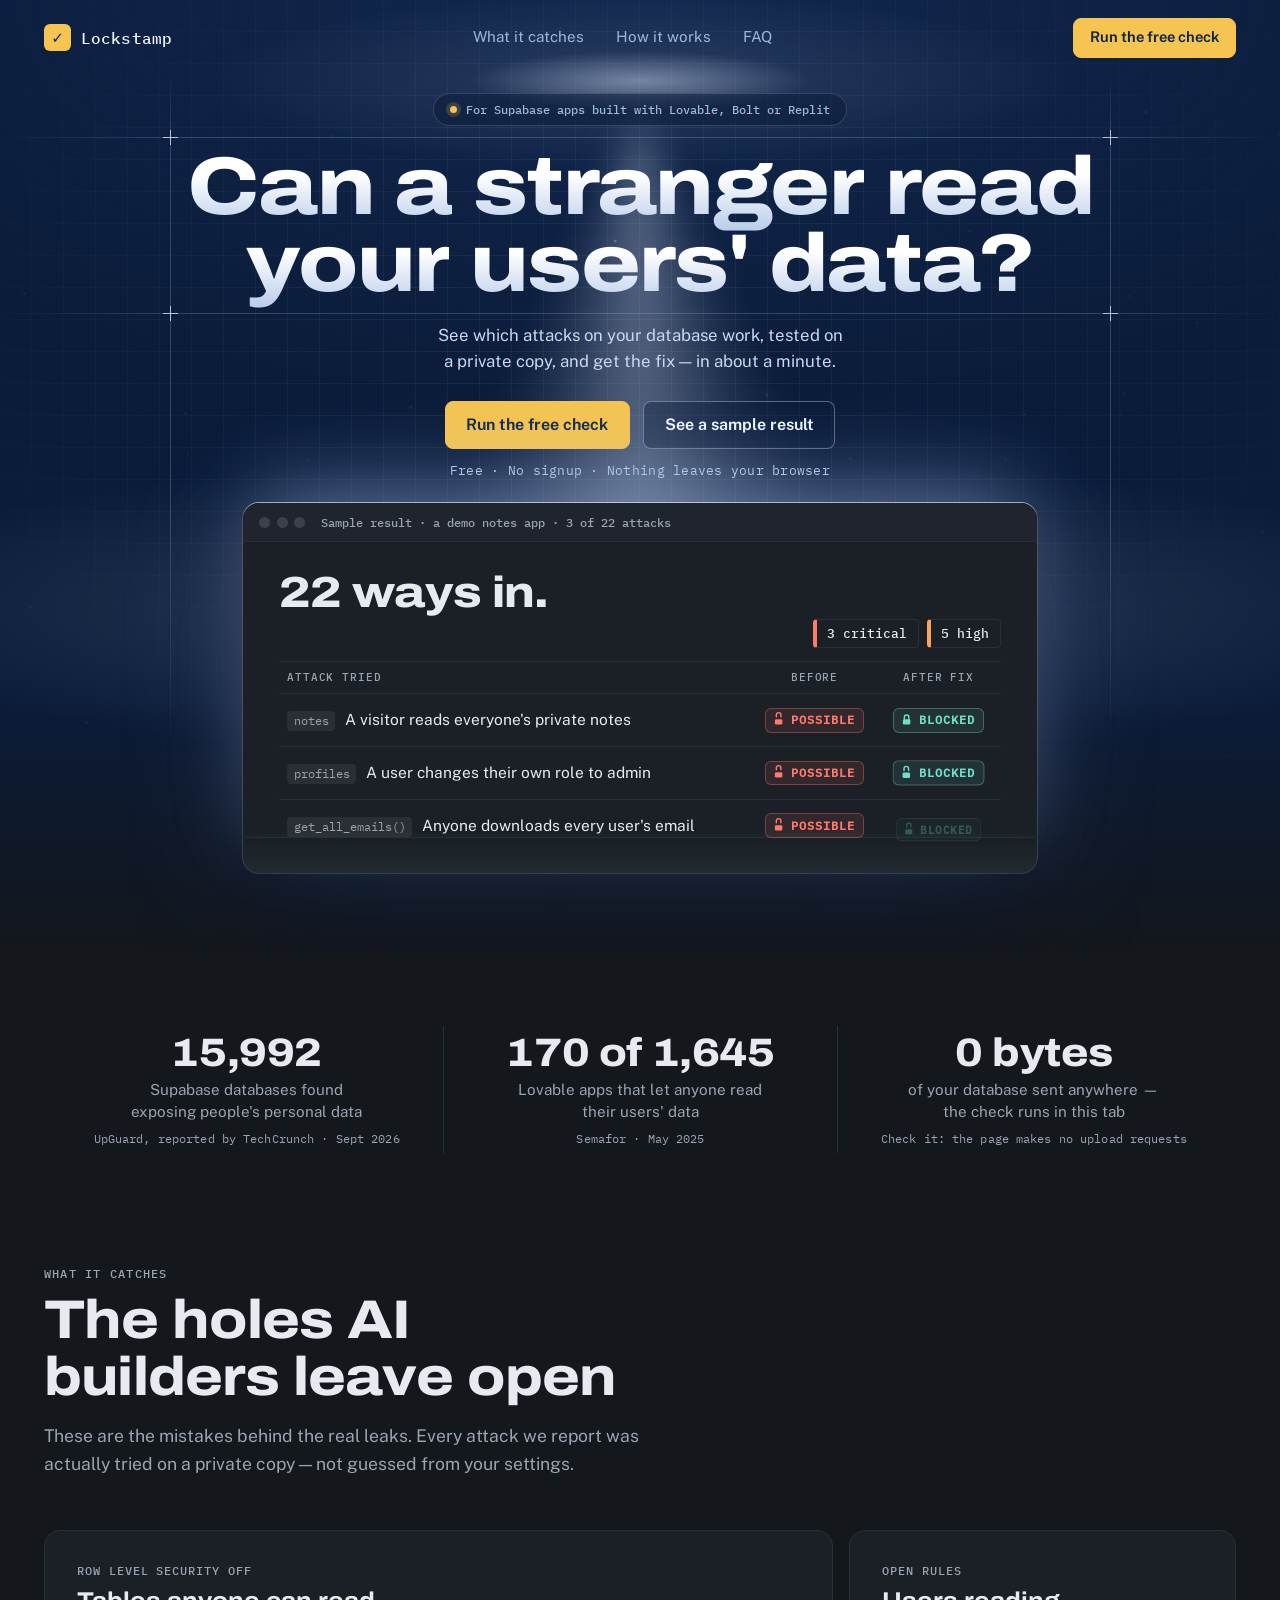
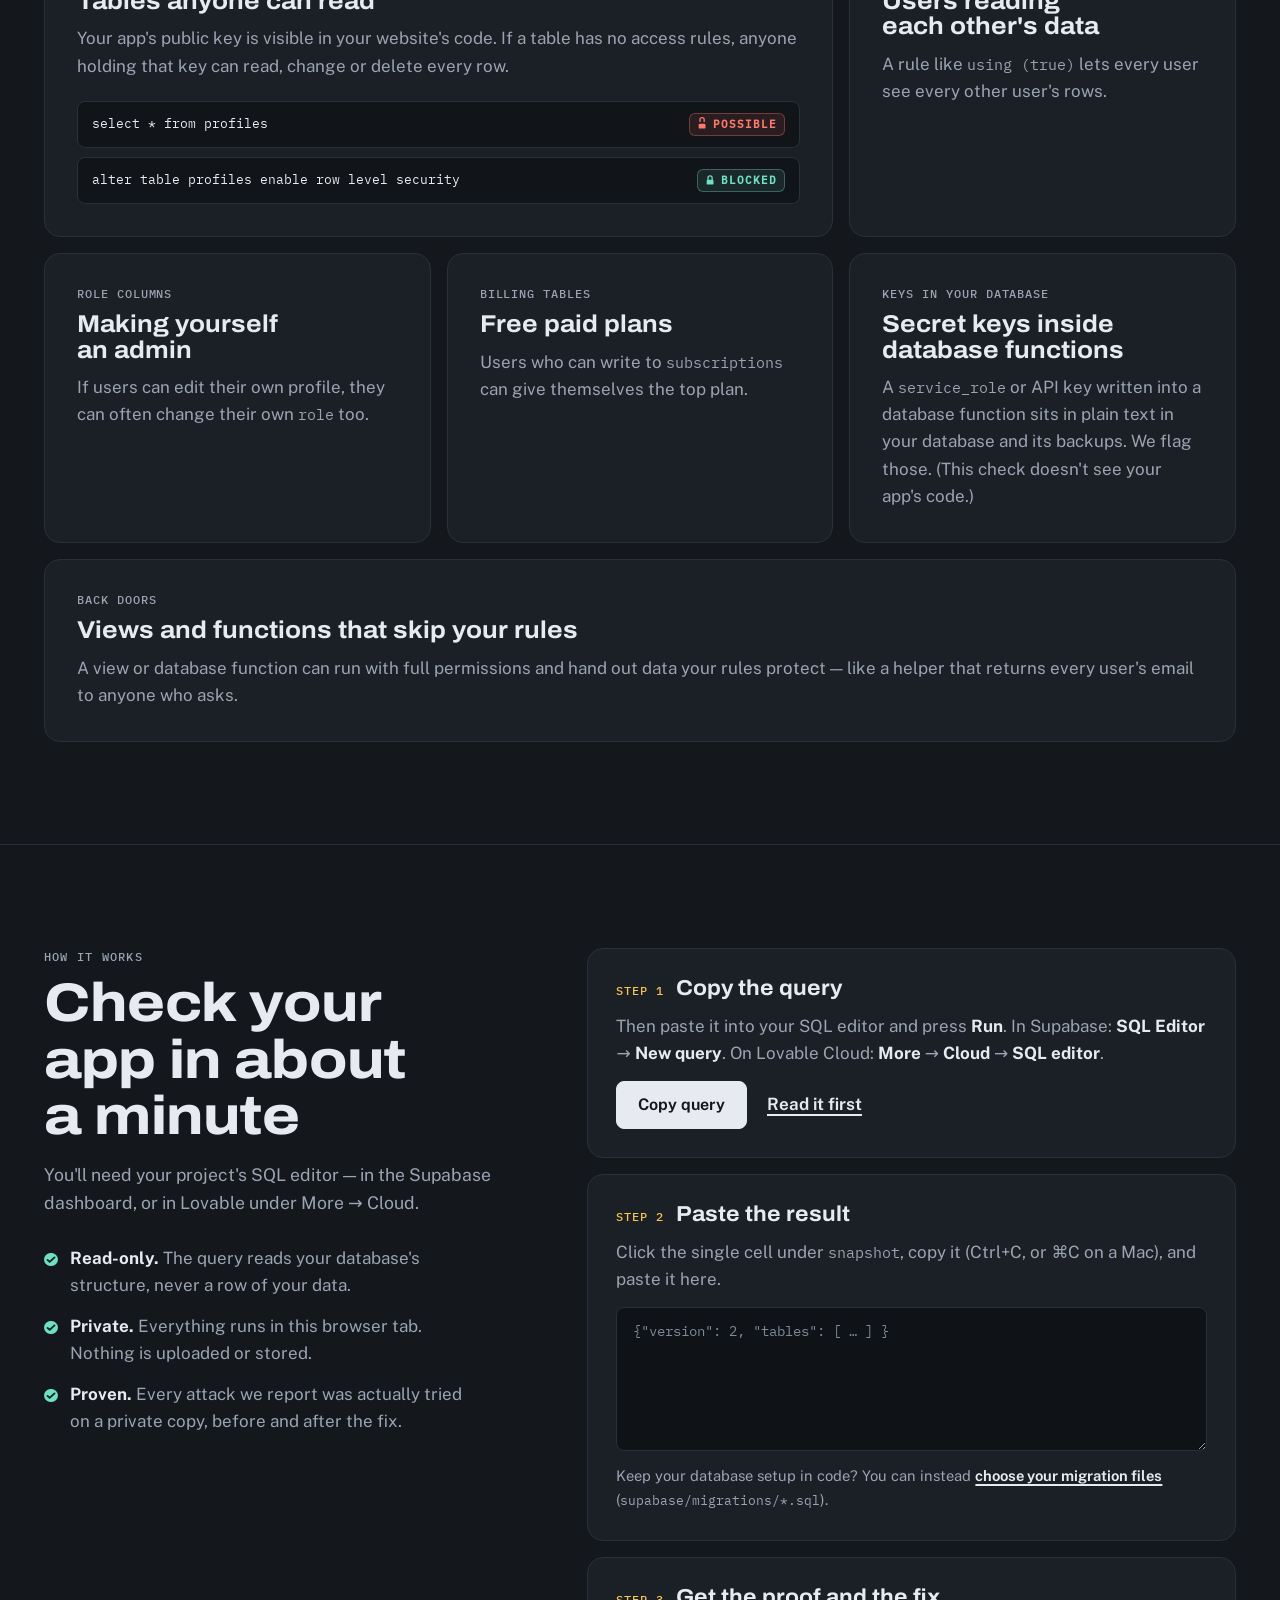
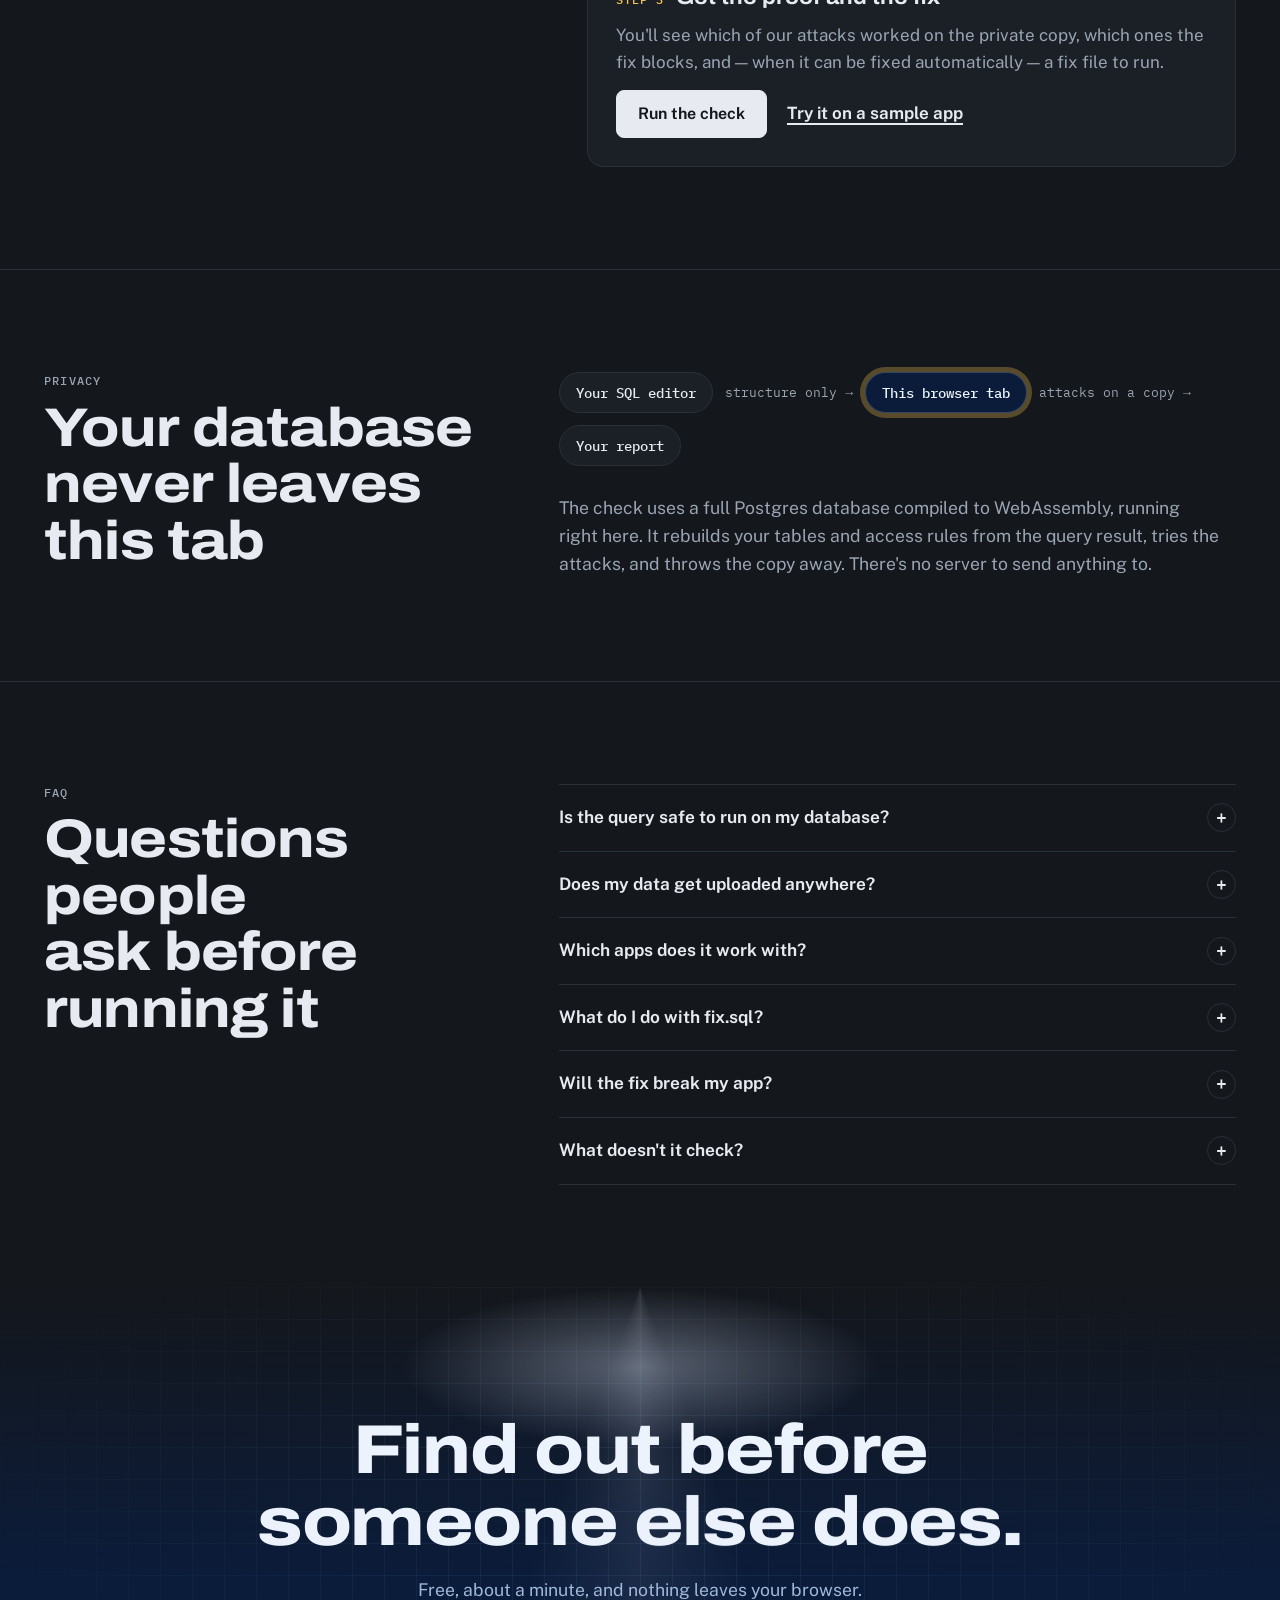
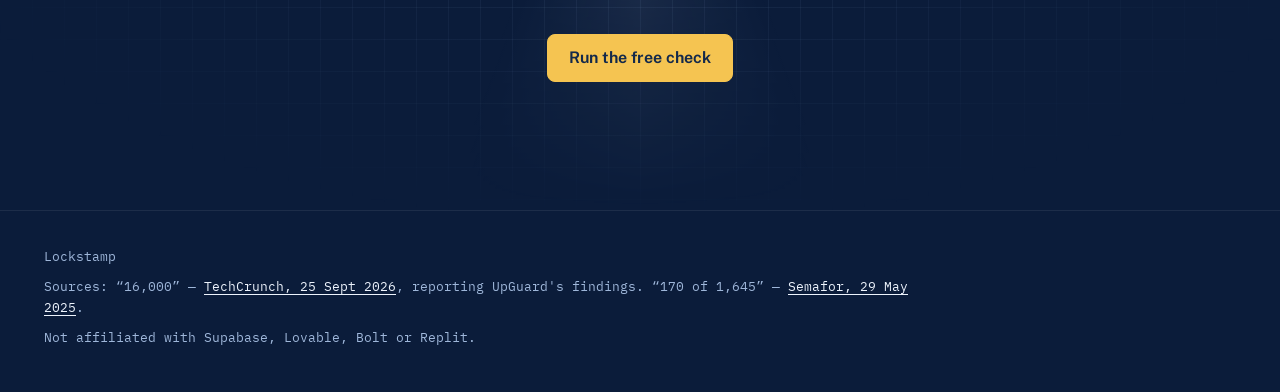
==== index.html @ 9f5d1e0c "Publish the Lockstamp website Co-Authored-By: Claude Opus 5.5 <noreply@anthropic.com>" ====
<!doctype html>
<html lang="en">
  <head>
    <meta charset="utf-8" />
    <meta name="viewport" content="width=device-width, initial-scale=1" />
    <title>Lockstamp — free security check for Supabase apps</title>
    <meta
      name="description"
      content="Check a Supabase app built with Lovable, Bolt or Replit for data leaks in about a minute. See which attacks work, tested on a private copy, plus the fix. Free, and nothing leaves your browser."
    />
    <link
      rel="icon"
      href="data:image/svg+xml,%3Csvg xmlns='http://www.w3.org/2000/svg' viewBox='0 0 32 32'%3E%3Crect width='32' height='32' rx='7' fill='%23F5C451'/%3E%3Cpath d='M9 16.5l4.5 4.5L23 11.5' stroke='%2313294B' stroke-width='3.5' fill='none' stroke-linecap='round' stroke-linejoin='round'/%3E%3C/svg%3E"
    />
    <script>
      // Hide animated elements until the opening sequence starts; show everything if it never does.
      document.documentElement.classList.add("js");
      setTimeout(function () {
        if (!window.__motionReady) document.documentElement.classList.add("motion-fallback");
      }, 1500);
    </script>
    <script type="module" crossorigin src="./assets/index-BMgknCKU.js"></script>
    <link rel="stylesheet" crossorigin href="./assets/index-CrYYg3Mc.css">
  </head>
  <body>
    <a class="skip" href="#check">Skip to the check</a>

    <div class="dark" id="top">
      <canvas class="dust" aria-hidden="true"></canvas>
      <div class="beam" aria-hidden="true"></div>
      <div class="drafting" aria-hidden="true">
        <span class="rule-h top"></span>
        <span class="rule-h bottom"></span>
        <span class="rule-v left"></span>
        <span class="rule-v right"></span>
        <span class="tick tl"></span>
        <span class="tick tr"></span>
        <span class="tick bl"></span>
        <span class="tick br"></span>
      </div>

      <header class="nav reveal">
        <a class="brand" href="./" aria-label="Lockstamp home">
          <span class="brand-mark" aria-hidden="true">✓</span>
          <span>Lockstamp</span>
        </a>
        <nav class="nav-links" aria-label="Sections">
          <a href="#catches">What it catches</a>
          <a href="#check">How it works</a>
          <a href="#faq">FAQ</a>
        </nav>
        <a class="button accent small" href="#check">Run the free check</a>
      </header>

      <section class="hero" aria-labelledby="hero-title">
        <p class="badge reveal">
          <span class="badge-dot" aria-hidden="true"></span>
          <span class="badge-long">For Supabase apps built with Lovable, Bolt or Replit</span>
          <span class="badge-short">Supabase apps · Lovable, Bolt, Replit</span>
        </p>
        <h1 id="hero-title" class="reveal">Can a stranger read your&nbsp;users' data?</h1>
        <p class="lede reveal">See which attacks on your database work, tested on a private copy, and get the fix — in about a minute.</p>
        <div class="hero-actions reveal">
          <a class="button accent" href="#check">Run the free check</a>
          <button type="button" class="button outline-light" data-demo>See a sample result</button>
        </div>
        <p class="fud reveal">Free · No signup · Nothing leaves your browser</p>

        <div class="stage">
          <figure class="side side-left reveal" aria-label="Sample fix file">
            <figcaption class="side-head"><span class="side-dot"></span>fix.sql</figcaption>
            <pre><code><span class="k">alter table</span> profiles
  <span class="k">enable row level security</span>;

<span class="k">create policy</span> <span class="s">"own notes"</span>
  <span class="k">on</span> notes <span class="k">for select</span>
  <span class="k">using</span> (auth.uid() = user_id);

<span class="k">revoke execute on function</span>
  get_all_emails() <span class="k">from</span> anon;</code></pre>
          </figure>

          <figure class="window reveal" aria-labelledby="window-caption">
            <div class="window-bar">
              <span class="window-dots" aria-hidden="true"><i></i><i></i><i></i></span>
              <span class="window-title" id="window-caption">Sample result<span class="window-app"> · a demo notes app</span> · 3 of 22 attacks</span>
            </div>
            <div class="window-body">
              <div class="window-head">
                <div>
                  <p class="mock-verdict">22 ways in.</p>
                  <p class="mock-detail">The fix blocks all of them.</p>
                </div>
                <ul class="mock-counts">
                  <li class="sev-critical">3 critical</li>
                  <li class="sev-high">5 high</li>
                </ul>
              </div>
              <table class="slip">
                <thead>
                  <tr>
                    <th scope="col">Attack tried</th>
                    <th scope="col">Before</th>
                    <th scope="col">After fix</th>
                  </tr>
                </thead>
                <tbody>
                  <tr>
                    <td><code>notes</code>A visitor reads everyone's private notes</td>
                    <td><span class="chip possible"><svg class="lock" viewBox="0 0 16 16" aria-hidden="true"><path class="shackle" d="M5.25 7.5V5.25a2.75 2.75 0 0 1 5.5 0V7.5"/><rect x="3.5" y="7.5" width="9" height="6.5" rx="1.6"/></svg>Possible</span></td>
                    <td><span class="chip blocked"><svg class="lock" viewBox="0 0 16 16" aria-hidden="true"><path class="shackle" d="M5.25 7.5V5.25a2.75 2.75 0 0 1 5.5 0V7.5"/><rect x="3.5" y="7.5" width="9" height="6.5" rx="1.6"/></svg>Blocked</span></td>
                  </tr>
                  <tr>
                    <td><code>profiles</code>A user changes their own role to admin</td>
                    <td><span class="chip possible"><svg class="lock" viewBox="0 0 16 16" aria-hidden="true"><path class="shackle" d="M5.25 7.5V5.25a2.75 2.75 0 0 1 5.5 0V7.5"/><rect x="3.5" y="7.5" width="9" height="6.5" rx="1.6"/></svg>Possible</span></td>
                    <td><span class="chip blocked"><svg class="lock" viewBox="0 0 16 16" aria-hidden="true"><path class="shackle" d="M5.25 7.5V5.25a2.75 2.75 0 0 1 5.5 0V7.5"/><rect x="3.5" y="7.5" width="9" height="6.5" rx="1.6"/></svg>Blocked</span></td>
                  </tr>
                  <tr>
                    <td><code>get_all_emails()</code>Anyone downloads every user's email</td>
                    <td><span class="chip possible"><svg class="lock" viewBox="0 0 16 16" aria-hidden="true"><path class="shackle" d="M5.25 7.5V5.25a2.75 2.75 0 0 1 5.5 0V7.5"/><rect x="3.5" y="7.5" width="9" height="6.5" rx="1.6"/></svg>Possible</span></td>
                    <td><span class="chip blocked"><svg class="lock" viewBox="0 0 16 16" aria-hidden="true"><path class="shackle" d="M5.25 7.5V5.25a2.75 2.75 0 0 1 5.5 0V7.5"/><rect x="3.5" y="7.5" width="9" height="6.5" rx="1.6"/></svg>Blocked</span></td>
                  </tr>
                </tbody>
              </table>
            </div>
          </figure>

          <figure class="side side-right reveal" aria-label="Sample findings">
            <figcaption class="side-head"><span class="side-dot"></span>What we found</figcaption>
            <ul class="side-findings">
              <li><span class="sev-tag sev-critical">Critical</span>Row Level Security is off for <code>profiles</code></li>
              <li><span class="sev-tag sev-high">High</span>Everyone can read every user's <code>notes</code></li>
              <li><span class="sev-tag sev-high">High</span><code>get_all_emails()</code> exposes your users table</li>
            </ul>
          </figure>
        </div>
      </section>
    </div>

    <main>
      <ul class="proof" aria-label="Why it matters">
        <li class="reveal">
          <strong data-count="16000">16,000</strong>
          <span>Supabase databases found exposing people's personal data</span>
          <small>UpGuard, reported by TechCrunch · Sept 2026</small>
        </li>
        <li class="reveal">
          <strong>170 of 1,645</strong>
          <span>Lovable apps that let anyone read their users' data</span>
          <small>Semafor · May 2025</small>
        </li>
        <li class="reveal">
          <strong>0 bytes</strong>
          <span>of your database sent anywhere — the check runs in this tab</span>
          <small>Check it: the page makes no upload requests</small>
        </li>
      </ul>

      <section id="catches" class="catches" aria-labelledby="catches-title">
        <p class="kicker">What it catches</p>
        <h2 id="catches-title">The holes AI builders leave open</h2>
        <p class="section-lede">These are the mistakes behind the real leaks. Every attack we report was actually tried on a private copy — not guessed from your settings.</p>

        <div class="bento">
          <article class="card wide reveal">
            <p class="card-kicker">Row Level Security off</p>
            <h3>Tables anyone can read</h3>
            <p>
              Your app's public key is visible in your website's code. If a table has no access rules, anyone holding
              that key can read, change or delete every row.
            </p>
            <div class="mini">
              <div class="mini-row"><code>select * from profiles</code><span class="chip possible small"><svg class="lock" viewBox="0 0 16 16" aria-hidden="true"><path class="shackle" d="M5.25 7.5V5.25a2.75 2.75 0 0 1 5.5 0V7.5"/><rect x="3.5" y="7.5" width="9" height="6.5" rx="1.6"/></svg>Possible</span></div>
              <div class="mini-row"><code>alter table profiles enable row level security</code><span class="chip blocked small"><svg class="lock" viewBox="0 0 16 16" aria-hidden="true"><path class="shackle" d="M5.25 7.5V5.25a2.75 2.75 0 0 1 5.5 0V7.5"/><rect x="3.5" y="7.5" width="9" height="6.5" rx="1.6"/></svg>Blocked</span></div>
            </div>
          </article>

          <article class="card reveal">
            <p class="card-kicker">Open rules</p>
            <h3>Users reading each other's data</h3>
            <p>A rule like <code>using (true)</code> lets every user see every other user's rows.</p>
          </article>

          <article class="card reveal">
            <p class="card-kicker">Role columns</p>
            <h3>Making yourself an admin</h3>
            <p>If users can edit their own profile, they can often change their own <code>role</code> too.</p>
          </article>

          <article class="card reveal">
            <p class="card-kicker">Billing tables</p>
            <h3>Free paid plans</h3>
            <p>Users who can write to <code>subscriptions</code> can give themselves the top plan.</p>
          </article>

          <article class="card reveal">
            <p class="card-kicker">Keys in your database</p>
            <h3>Secret keys inside database functions</h3>
            <p>A <code>service_role</code> or API key written into a database function sits in plain text in your database and its backups. We flag those. (This check doesn't see your app's code.)</p>
          </article>

          <article class="card wide reveal">
            <p class="card-kicker">Back doors</p>
            <h3>Views and functions that skip your rules</h3>
            <p>
              A view or database function can run with full permissions and hand out data your rules protect — like a
              helper that returns every user's email to anyone who asks.
            </p>
          </article>
        </div>
      </section>

      <section id="check" class="check" tabindex="-1" aria-labelledby="check-title">
        <div class="check-intro">
          <p class="kicker">How it works</p>
          <h2 id="check-title">Check your app in about a minute</h2>
          <p class="section-lede">You'll need your project's SQL editor — in the Supabase dashboard, or in Lovable under More → Cloud.</p>
          <ul class="assurances">
            <li><strong>Read-only.</strong> The query reads your database's structure, never a row of your data.</li>
            <li><strong>Private.</strong> Everything runs in this browser tab. Nothing is uploaded or stored.</li>
            <li><strong>Proven.</strong> Every attack we report was actually tried on a private copy, before and after the fix.</li>
          </ul>
        </div>

        <ol class="steps">
          <li class="step">
            <h3><span class="step-label">Step 1</span> Copy the query</h3>
            <p>
              Then paste it into your SQL editor and press <strong>Run</strong>. In Supabase: <strong>SQL Editor</strong> →
              <strong>New query</strong>. On Lovable Cloud: <strong>More</strong> → <strong>Cloud</strong> → <strong>SQL editor</strong>.
            </p>
            <div class="row">
              <button type="button" class="button primary" id="copy-query">Copy query</button>
              <button type="button" class="text-button" id="toggle-query" aria-expanded="false" aria-controls="query-preview">Read it first</button>
              <span class="copied" id="copied" role="status"></span>
            </div>
            <pre class="query" id="query-preview" hidden><code></code></pre>
          </li>

          <li class="step">
            <h3><span class="step-label">Step 2</span> Paste the result</h3>
            <p>Click the single cell under <code>snapshot</code>, copy it (Ctrl+C, or ⌘C on a Mac), and paste it here.</p>
            <label class="visually-hidden" for="snapshot-input">Snapshot result</label>
            <textarea id="snapshot-input" aria-describedby="input-error" spellcheck="false" autocomplete="off" placeholder='{"version": 2, "tables": [ … ] }'></textarea>
            <p class="error" id="input-error" role="alert" hidden></p>
            <p class="hint">
              Keep your database setup in code? You can instead
              <label class="text-button" for="sql-files">choose your migration files</label>
              <span class="nowrap">(<code>supabase/migrations/*.sql</code>).</span>
              <input type="file" id="sql-files" multiple accept=".sql" class="visually-hidden" />
            </p>
            <p class="file-list" id="file-list" hidden></p>
          </li>

          <li class="step">
            <h3><span class="step-label">Step 3</span> Get the proof and the fix</h3>
            <p>You'll see which of our attacks worked on the private copy, which ones the fix blocks, and — when it can be fixed automatically — a fix file to run.</p>
            <div class="row">
              <button type="button" class="button primary" id="run">Run the check</button>
              <button type="button" class="text-button" data-demo>Try it on a sample app</button>
            </div>
          </li>
        </ol>
      </section>

      <section id="progress" class="progress" aria-live="polite" hidden>
        <h2>Checking</h2>
        <ol class="progress-steps" id="progress-steps"></ol>
      </section>

      <section id="results" class="results" aria-labelledby="verdict" hidden>
        <div class="report">
          <p class="kicker" id="results-for"></p>
          <h2 id="verdict" tabindex="-1"></h2>
          <p class="verdict-detail" id="verdict-detail"></p>
          <ul class="counts" id="severity-counts"></ul>

          <div class="downloads" id="downloads">
            <a class="button primary" id="download-fix" download="fix.sql">Download fix.sql</a>
            <a class="button" id="download-report" download="lockstamp-report.md">Download the report</a>
            <a class="text-button" id="offer-inline" href="#" hidden>Have us apply it for you</a>
          </div>

          <div class="coverage" id="coverage" hidden>
            <h3>Not tested</h3>
            <p class="hint">These parts of your database couldn't be rebuilt in the test copy, so rules that depend on them weren't checked.</p>
            <ul id="coverage-list"></ul>
          </div>

          <div class="block" id="ledger-block">
            <h3>Attacks we tried</h3>
            <p class="hint">Tried on a private test copy with two fake users. Your real database was never touched.</p>
            <div id="ledger"></div>
          </div>

          <div class="block">
            <h3>What we found</h3>
            <div id="findings"></div>
          </div>

          <div class="results-foot">
            <button type="button" class="text-button" id="check-again">Check another project</button>
          </div>
        </div>

        <aside class="offer" id="offer" hidden>
          <h3 id="offer-title">Want it fixed and checked by a person?</h3>
          <p id="offer-text"></p>
          <p class="offer-note">Built with an AI-powered engineering workflow on Claude Code, Anthropic's AI coding agent: it writes the code, a second AI reviewer checks every delivery, and automated tests must pass before anything reaches you.</p>
          <a class="button accent" id="offer-link" href="#">Get it fixed</a>
        </aside>
      </section>

      <section class="privacy split" aria-labelledby="privacy-title">
        <div>
          <p class="kicker">Privacy</p>
          <h2 id="privacy-title">Your database never leaves this tab</h2>
        </div>
        <div>
          <div class="flow" aria-hidden="true">
            <span class="flow-node">Your SQL editor</span>
            <span class="flow-arrow">structure only</span>
            <span class="flow-node strong">This browser tab</span>
            <span class="flow-arrow">attacks on a copy</span>
            <span class="flow-node">Your report</span>
          </div>
          <p class="section-lede">
            The check uses a full Postgres database compiled to WebAssembly, running right here. It rebuilds your tables and
            access rules from the query result, tries the attacks, and throws the copy away. There's no server to send
            anything to.
          </p>
        </div>
      </section>

      <section id="faq" class="faq split" aria-labelledby="faq-title">
        <div>
          <p class="kicker">FAQ</p>
          <h2 id="faq-title">Questions people ask before running it</h2>
        </div>
        <div class="faq-list">
          <details>
            <summary>Is the query safe to run on my database?</summary>
            <p>Yes. It only reads your database's structure — tables, columns, access rules and functions. It doesn't read any rows, doesn't change anything, and doesn't need a password. You can read every line before you run it.</p>
          </details>
          <details>
            <summary>Does my data get uploaded anywhere?</summary>
            <p>No. The check runs inside this browser tab. What you paste is never sent to a server, and closing the tab deletes it.</p>
          </details>
          <details>
            <summary>Which apps does it work with?</summary>
            <p>Any app that uses Supabase for its database — including apps built with Lovable (on Lovable Cloud or your own Supabase), Bolt, Replit, v0 and Cursor.</p>
          </details>
          <details>
            <summary>What do I do with fix.sql?</summary>
            <p>Read it, then run it in the same SQL editor (or add it as a migration). Afterwards, try your app's main features while logged in as a normal user.</p>
          </details>
          <details>
            <summary>Will the fix break my app?</summary>
            <p>It changes who can see what, which is the point: a feature that showed other users' private data will stop doing that. Rules for data that might be meant to be public — like reviews or product listings — are left for you to decide.</p>
          </details>
          <details id="faq-fix" hidden>
            <summary>I'm not technical. Can you fix it for me?</summary>
            <p>
              Yes. <span data-seller></span> applies the fix to your project, tests your main features, and sends you the before-and-after proof,
              for a fixed price from $300. The work runs on an AI-powered engineering workflow built on Claude Code, Anthropic's AI coding agent:
              it writes the code, a second AI reviewer checks every delivery, and automated tests must pass before anything reaches you.
            </p>
          </details>
          <details>
            <summary>What doesn't it check?</summary>
            <p>It doesn't look at your app's code or website for leaked keys, test your live site, or check your login settings or payment flow — and no tool can guarantee an app has no other weaknesses.</p>
          </details>
        </div>
      </section>

      <section class="closing" aria-labelledby="closing-title">
        <h2 id="closing-title">Find out before someone else does.</h2>
        <p>Free, about a minute, and nothing leaves your browser.</p>
        <a class="button accent" href="#check">Run the free check</a>
      </section>
    </main>

    <footer class="footer">
      <p>Lockstamp</p>
      <p>
        Sources: “16,000” —
        <a href="https://techcrunch.com/2026/09/25/some-supabase-customers-are-publicly-exposing-reams-of-peoples-data-to-the-web/" rel="noopener">TechCrunch, 25 Sept 2026</a>,
        reporting UpGuard's findings. “170 of 1,645” —
        <a href="https://www.semafor.com/article/05/29/2025/the-hottest-new-vibe-coding-startup-lovable-is-a-sitting-duck-for-hackers" rel="noopener">Semafor, 29 May 2025</a>.
      </p>
      <p>Not affiliated with Supabase, Lovable, Bolt or Replit.</p>
    </footer>

  </body>
</html>
---- assets/index-CrYYg3Mc.css ----
@font-face{font-family:Archivo Variable;font-style:normal;font-display:swap;font-weight:100 900;font-stretch:62% 125%;src:url(./archivo-vietnamese-wdth-normal-rJmnGBSt.woff2)format("woff2-variations");unicode-range:U+102-103,U+110-111,U+128-129,U+168-169,U+1A0-1A1,U+1AF-1B0,U+300-301,U+303-304,U+308-309,U+323,U+329,U+1EA0-1EF9,U+20AB}@font-face{font-family:Archivo Variable;font-style:normal;font-display:swap;font-weight:100 900;font-stretch:62% 125%;src:url(./archivo-latin-ext-wdth-normal-7khWdh9v.woff2)format("woff2-variations");unicode-range:U+100-2BA,U+2BD-2C5,U+2C7-2CC,U+2CE-2D7,U+2DD-2FF,U+304,U+308,U+329,U+1D00-1DBF,U+1E00-1E9F,U+1EF2-1EFF,U+2020,U+20A0-20AB,U+20AD-20C0,U+2113,U+2C60-2C7F,U+A720-A7FF}@font-face{font-family:Archivo Variable;font-style:normal;font-display:swap;font-weight:100 900;font-stretch:62% 125%;src:url(./archivo-latin-wdth-normal-DY7AcnAa.woff2)format("woff2-variations");unicode-range:U+??,U+131,U+152-153,U+2BB-2BC,U+2C6,U+2DA,U+2DC,U+304,U+308,U+329,U+2000-206F,U+20AC,U+2122,U+2191,U+2193,U+2212,U+2215,U+FEFF,U+FFFD}@font-face{font-family:Public Sans Variable;font-style:normal;font-display:swap;font-weight:100 900;src:url(./public-sans-vietnamese-wght-normal-CtlIRbEm.woff2)format("woff2-variations");unicode-range:U+102-103,U+110-111,U+128-129,U+168-169,U+1A0-1A1,U+1AF-1B0,U+300-301,U+303-304,U+308-309,U+323,U+329,U+1EA0-1EF9,U+20AB}@font-face{font-family:Public Sans Variable;font-style:normal;font-display:swap;font-weight:100 900;src:url(./public-sans-latin-ext-wght-normal-MQgHevqp.woff2)format("woff2-variations");unicode-range:U+100-2BA,U+2BD-2C5,U+2C7-2CC,U+2CE-2D7,U+2DD-2FF,U+304,U+308,U+329,U+1D00-1DBF,U+1E00-1E9F,U+1EF2-1EFF,U+2020,U+20A0-20AB,U+20AD-20C0,U+2113,U+2C60-2C7F,U+A720-A7FF}@font-face{font-family:Public Sans Variable;font-style:normal;font-display:swap;font-weight:100 900;src:url(./public-sans-latin-wght-normal-DdeTHZLK.woff2)format("woff2-variations");unicode-range:U+??,U+131,U+152-153,U+2BB-2BC,U+2C6,U+2DA,U+2DC,U+304,U+308,U+329,U+2000-206F,U+20AC,U+2122,U+2191,U+2193,U+2212,U+2215,U+FEFF,U+FFFD}@font-face{font-family:IBM Plex Mono;font-style:normal;font-display:swap;font-weight:400;src:url(./ibm-plex-mono-cyrillic-ext-400-normal-xuaO2J-f.woff2)format("woff2"),url(./ibm-plex-mono-cyrillic-ext-400-normal-DMdlQ8Kv.woff)format("woff");unicode-range:U+460-52F,U+1C80-1C8A,U+20B4,U+2DE0-2DFF,U+A640-A69F,U+FE2E-FE2F}@font-face{font-family:IBM Plex Mono;font-style:normal;font-display:swap;font-weight:400;src:url(./ibm-plex-mono-cyrillic-400-normal-BSMlKf0J.woff2)format("woff2"),url(./ibm-plex-mono-cyrillic-400-normal-CEL4l2ZJ.woff)format("woff");unicode-range:U+301,U+400-45F,U+490-491,U+4B0-4B1,U+2116}@font-face{font-family:IBM Plex Mono;font-style:normal;font-display:swap;font-weight:400;src:url(./ibm-plex-mono-vietnamese-400-normal-BulugwFq.woff2)format("woff2"),url(./ibm-plex-mono-vietnamese-400-normal-DDuiU_S-.woff)format("woff");unicode-range:U+102-103,U+110-111,U+128-129,U+168-169,U+1A0-1A1,U+1AF-1B0,U+300-301,U+303-304,U+308-309,U+323,U+329,U+1EA0-1EF9,U+20AB}@font-face{font-family:IBM Plex Mono;font-style:normal;font-display:swap;font-weight:400;src:url(./ibm-plex-mono-latin-ext-400-normal-BmRBH3aV.woff2)format("woff2"),url(./ibm-plex-mono-latin-ext-400-normal-D3D2R8hC.woff)format("woff");unicode-range:U+100-2BA,U+2BD-2C5,U+2C7-2CC,U+2CE-2D7,U+2DD-2FF,U+304,U+308,U+329,U+1D00-1DBF,U+1E00-1E9F,U+1EF2-1EFF,U+2020,U+20A0-20AB,U+20AD-20C0,U+2113,U+2C60-2C7F,U+A720-A7FF}@font-face{font-family:IBM Plex Mono;font-style:normal;font-display:swap;font-weight:400;src:url(./ibm-plex-mono-latin-400-normal-DMJ8VG8y.woff2)format("woff2"),url(./ibm-plex-mono-latin-400-normal-CvHOgSBP.woff)format("woff");unicode-range:U+??,U+131,U+152-153,U+2BB-2BC,U+2C6,U+2DA,U+2DC,U+304,U+308,U+329,U+2000-206F,U+20AC,U+2122,U+2191,U+2193,U+2212,U+2215,U+FEFF,U+FFFD}@font-face{font-family:IBM Plex Mono;font-style:normal;font-display:swap;font-weight:500;src:url(./ibm-plex-mono-cyrillic-ext-500-normal-BqneJy0T.woff2)format("woff2"),url(./ibm-plex-mono-cyrillic-ext-500-normal-BIfNGwUT.woff)format("woff");unicode-range:U+460-52F,U+1C80-1C8A,U+20B4,U+2DE0-2DFF,U+A640-A69F,U+FE2E-FE2F}@font-face{font-family:IBM Plex Mono;font-style:normal;font-display:swap;font-weight:500;src:url(./ibm-plex-mono-cyrillic-500-normal-Bq9vWWag.woff2)format("woff2"),url(./ibm-plex-mono-cyrillic-500-normal-Ael50iVv.woff)format("woff");unicode-range:U+301,U+400-45F,U+490-491,U+4B0-4B1,U+2116}@font-face{font-family:IBM Plex Mono;font-style:normal;font-display:swap;font-weight:500;src:url(./ibm-plex-mono-vietnamese-500-normal-DZ4AoWbu.woff2)format("woff2"),url(./ibm-plex-mono-vietnamese-500-normal-C8zxqsMH.woff)format("woff");unicode-range:U+102-103,U+110-111,U+128-129,U+168-169,U+1A0-1A1,U+1AF-1B0,U+300-301,U+303-304,U+308-309,U+323,U+329,U+1EA0-1EF9,U+20AB}@font-face{font-family:IBM Plex Mono;font-style:normal;font-display:swap;font-weight:500;src:url(./ibm-plex-mono-latin-ext-500-normal-CAhNIIs5.woff2)format("woff2"),url(./ibm-plex-mono-latin-ext-500-normal-CZ70TYgx.woff)format("woff");unicode-range:U+100-2BA,U+2BD-2C5,U+2C7-2CC,U+2CE-2D7,U+2DD-2FF,U+304,U+308,U+329,U+1D00-1DBF,U+1E00-1E9F,U+1EF2-1EFF,U+2020,U+20A0-20AB,U+20AD-20C0,U+2113,U+2C60-2C7F,U+A720-A7FF}@font-face{font-family:IBM Plex Mono;font-style:normal;font-display:swap;font-weight:500;src:url(./ibm-plex-mono-latin-500-normal-DSY6xOcd.woff2)format("woff2"),url(./ibm-plex-mono-latin-500-normal-CB9ihrfo.woff)format("woff");unicode-range:U+??,U+131,U+152-153,U+2BB-2BC,U+2C6,U+2DA,U+2DC,U+304,U+308,U+329,U+2000-206F,U+20AC,U+2122,U+2191,U+2193,U+2212,U+2215,U+FEFF,U+FFFD}:root{--night:#0b1c3a;--ink:#e7ebf1;--ink-soft:#9aa4b3;--paper:#14171c;--sheet:#1b1f26;--sheet-raised:#232831;--rule:#2a3039;--on-accent:#13294b;--grid:#9ec0f013;--draft:#aac8f53d;--on-night:#edf3fc;--on-night-soft:#9fb7da;--lamp:222, 233, 255;--accent:#f5c451;--open-rgb:255, 122, 107;--shut-rgb:111, 224, 196;--amber-rgb:245, 196, 81;--possible:rgb(var(--open-rgb));--blocked:rgb(var(--shut-rgb));--decide:rgb(var(--amber-rgb));--font-display:"Archivo Variable", "Arial Narrow", system-ui, sans-serif;--font-body:"Public Sans Variable", system-ui, -apple-system, "Segoe UI", sans-serif;--font-mono:"IBM Plex Mono", ui-monospace, "Cascadia Mono", Consolas, monospace;--page:1240px;--gutter:clamp(1.1rem, 4vw, 2.75rem);--radius:8px;--radius-lg:16px;--ease-out:cubic-bezier(.16, 1, .3, 1);--window:min(clamp(760px, 62vw, 980px), 100%);--lightningcss-light: ;--lightningcss-dark:initial;color-scheme:dark}*,:before,:after{box-sizing:border-box}[hidden]{display:none!important}html{-webkit-text-size-adjust:100%}body{background:var(--paper);color:var(--ink);font:400 1.0625rem/1.6 var(--font-body);-webkit-font-smoothing:antialiased;margin:0;overflow-x:clip}h1,h2,h3{font-family:var(--font-display);text-wrap:balance;margin:0;line-height:1.04}p{margin:0}code,pre{font-family:var(--font-mono)}code{font-size:.86em}a{color:inherit}:focus-visible{outline:3px solid var(--accent);outline-offset:3px;border-radius:4px}#check:focus{outline:none}.visually-hidden{clip-path:inset(50%);white-space:nowrap;width:1px;height:1px;overflow:hidden;position:absolute!important}.nowrap{white-space:nowrap}.skip{left:var(--gutter);background:var(--sheet);border-radius:var(--radius);z-index:20;padding:.5rem .75rem;position:absolute;top:-4rem}.skip:focus{top:.75rem}.js .reveal,.js .side,.js .beam,.js .dust,.js .drafting{opacity:0}.motion-fallback .reveal,.motion-fallback .side,.motion-fallback .beam,.motion-fallback .dust,.motion-fallback .drafting{opacity:1!important}.motion-fallback .reveal{transform:none!important}.nav,.hero,.catches,.check,.progress,.results,.privacy,.faq,.closing,.footer{padding-inline:max(var(--gutter), calc((100% - var(--page)) / 2))}.dark{background:radial-gradient(120% 70% at 50% 0%, #12284f 0%, transparent 60%), var(--night);color:var(--on-night);isolation:isolate;position:relative;overflow:clip}.dark:before{content:"";z-index:-3;pointer-events:none;background-image:linear-gradient(var(--grid) 1px, transparent 1px), linear-gradient(90deg, var(--grid) 1px, transparent 1px);background-position:-1px -1px;background-size:32px 32px;position:absolute;inset:0;-webkit-mask-image:radial-gradient(75% 70% at 50% 35%,#000 25%,#0000 80%);mask-image:radial-gradient(75% 70% at 50% 35%,#000 25%,#0000 80%)}.dark:after{content:"";z-index:-1;pointer-events:none;background:linear-gradient(180deg, transparent, var(--paper));height:min(260px,30%);position:absolute;bottom:0;left:0;right:0}.beam{--apex:130px;z-index:-2;top:calc(var(--beam-top,4.5rem) - var(--apex));width:3600px;height:calc(100% - var(--beam-top,4.5rem) + var(--apex));transform-origin:50% var(--apex);rotate:var(--beam-angle,0deg);pointer-events:none;will-change:opacity;margin-left:-1800px;position:absolute;left:50%}.beam:before,.beam:after{content:"";position:absolute;inset:0}.beam:before{--s:var(--beam-spread,34deg);background:conic-gradient(from calc(180deg - var(--s)) at 50% var(--apex), transparent 0deg, rgba(var(--lamp), .06) calc(var(--s) * .25), rgba(var(--lamp), .17) calc(var(--s) * .55), rgba(var(--lamp), .28) calc(var(--s) * .8), rgba(var(--lamp), .34) var(--s), rgba(var(--lamp), .28) calc(var(--s) * 1.2), rgba(var(--lamp), .17) calc(var(--s) * 1.45), rgba(var(--lamp), .06) calc(var(--s) * 1.75), transparent calc(var(--s) * 2));filter:blur(16px);-webkit-mask-image:linear-gradient(180deg, transparent var(--apex), #000 calc(var(--apex) + 85px), #000 55%, transparent 90%);-webkit-mask-image:linear-gradient(180deg, transparent var(--apex), #000 calc(var(--apex) + 85px), #000 55%, transparent 90%);mask-image:linear-gradient(180deg, transparent var(--apex), #000 calc(var(--apex) + 85px), #000 55%, transparent 90%)}.beam:after{background:radial-gradient(closest-side, rgba(var(--lamp), .42), transparent) 50% calc(var(--apex) - 30px) / 340px 60px no-repeat, radial-gradient(closest-side, rgba(var(--lamp), .12), transparent) 50% calc(var(--apex) - 90px) / 900px 180px no-repeat}.dust{z-index:-1;pointer-events:none;width:100%;height:100%;position:absolute;inset:0}.drafting{z-index:-1;pointer-events:none;position:absolute;inset:0}.drafting:not(.measured){display:none}.drafting>span{display:block;position:absolute}.rule-h{background:linear-gradient(90deg, transparent, var(--draft) 14%, var(--draft) 86%, transparent);height:1px;left:0;right:0}.rule-h.top{top:var(--h1-top)}.rule-h.bottom{top:var(--h1-bottom)}.rule-v{transform-origin:50% 30%;background:linear-gradient(180deg, transparent 4.5rem, var(--draft) 9rem, var(--draft) 55%, transparent 80%);width:1px;top:0;bottom:0}.rule-v.left{left:var(--h1-left)}.rule-v.right{left:var(--h1-right)}.tick{width:15px;height:15px;margin:-7px 0 0 -7px}.tick:before,.tick:after{content:"";background:#e2ecffbf;position:absolute}.tick:before{width:1px;height:15px;top:0;left:7px}.tick:after{width:15px;height:1px;top:7px;left:0}.tick.tl,.tick.bl{left:var(--h1-left)}.tick.tr,.tick.br{left:var(--h1-right)}.tick.tl,.tick.tr{top:var(--h1-top)}.tick.bl,.tick.br{top:var(--h1-bottom)}.nav{justify-content:space-between;align-items:center;gap:1rem;padding-block:1.1rem;display:flex;position:relative}.brand{font:500 .98rem var(--font-mono);letter-spacing:.01em;align-items:center;gap:.6rem;text-decoration:none;display:inline-flex}.brand-mark{background:var(--accent);width:1.7rem;height:1.7rem;color:var(--on-accent);font:800 .95rem var(--font-body);border-radius:6px;place-items:center;display:inline-grid}.nav-links{gap:clamp(1rem,2.5vw,2.25rem);font-size:.95rem;display:flex}.nav-links a{color:var(--on-night-soft);text-decoration:none;transition:color .16s}.nav-links a:hover{color:var(--on-night)}.hero{text-align:center;flex-direction:column;align-items:center;padding-top:clamp(.75rem,2vh,2.5rem);display:flex;position:relative}.badge{font:500 .78rem/1.35 var(--font-mono);color:var(--on-night-soft);background:#0b1c3a8c;border:1px solid #edf3fc29;border-radius:999px;align-items:center;gap:.6rem;max-width:100%;padding:.45rem .95rem;display:inline-flex}.badge-short{display:none}@media (max-width:480px){.badge-long{display:none}.badge-short{display:inline}}.badge-dot{background:var(--accent);border-radius:50%;flex:none;width:.45rem;height:.45rem;box-shadow:0 0 0 4px #f5c4512e}.hero{--h1-size:clamp(2.5rem, min(6.4vw, 9.6vh), 8rem)}.hero h1{font-size:var(--h1-size);letter-spacing:-.02em;color:#f2f6fd;max-width:11.6em;margin-top:clamp(.9rem,2.4vh,1.6rem);font-weight:790;font-stretch:118%;line-height:.94}.hero h1.is-split .word{background:linear-gradient(#fff 30%,#b3c7e8 100%);color:#0000;will-change:transform, opacity, filter;-webkit-background-clip:text;background-clip:text;margin-bottom:-.14em;padding-bottom:.14em}.lede{color:#c9d8ee;text-wrap:balance;max-width:50ch;margin-top:clamp(.9rem,2.2vh,1.5rem);font-size:clamp(1.05rem,1.3vw,1.28rem);line-height:1.55}.hero-actions{flex-wrap:wrap;justify-content:center;gap:.8rem;margin-top:clamp(1.1rem,3vh,2rem);display:flex}.fud{font:400 .82rem var(--font-mono);color:#b9cbe6;letter-spacing:.02em;text-wrap:balance;margin-top:clamp(.6rem,1.5vh,1rem)}.stage{justify-content:center;width:100%;margin-top:clamp(1rem,2.6vh,2.5rem);padding-bottom:clamp(3rem,9vh,6.5rem);display:flex;position:relative}.stage:before{content:"";z-index:-1;pointer-events:none;background:radial-gradient(closest-side, rgba(var(--lamp), .16), transparent);width:min(1700px,160%);height:70%;position:absolute;top:-12%;left:50%;translate:-50%}.window{z-index:2;width:var(--window);border-radius:var(--radius-lg);background:var(--sheet);color:var(--ink);text-align:left;transform-origin:50% 0;margin:0;position:relative;box-shadow:0 0 0 1px #ffffff24,0 -1px #ffffff80,0 -30px 80px -20px #b4cdff61,0 0 130px #96b9ff29,0 50px 120px -30px #020a1ad9,0 20px 40px -20px #020a1a99}.window-bar{border-bottom:1px solid var(--rule);border-radius:var(--radius-lg) var(--radius-lg) 0 0;background:#20252d;align-items:center;gap:1rem;padding:.7rem 1rem;display:flex}.window-dots{gap:.4rem;display:inline-flex}.window-dots i{background:#3a414d;border-radius:50%;width:.7rem;height:.7rem}.window-title{font:500 .78rem var(--font-mono);color:var(--ink-soft)}.window-body{border-radius:0 0 var(--radius-lg) var(--radius-lg);padding:clamp(1rem,3.2vh,2rem) clamp(1.25rem,3vw,2.25rem) clamp(.75rem,2.4vh,1.5rem);position:relative;overflow:hidden}.window-head{flex-wrap:wrap;justify-content:space-between;align-items:flex-end;gap:1rem 2rem;padding-bottom:clamp(.5rem,1.4vh,1rem);display:flex}.mock-verdict{font:790 clamp(1.9rem, min(3.4vw, 5vh), 3rem)/1 var(--font-display);letter-spacing:-.015em;font-stretch:116%}.mock-verdict.scanning{color:var(--ink-soft);font-weight:600;font-stretch:108%}.mock-detail{color:var(--ink-soft);margin-top:.4rem;font-size:1.05rem}.mock-counts{gap:.5rem;margin:0;padding:0;list-style:none;display:flex}.mock-counts li,.count{font:500 .82rem var(--font-mono);border:1px solid var(--rule);border-left:4px solid var(--sev);background:var(--sheet);border-radius:4px;padding:.3rem .65rem}.scanline{pointer-events:none;opacity:0;background:linear-gradient(180deg, transparent, rgba(var(--open-rgb), .08) 70%, rgba(var(--open-rgb), .3) 100%);border-bottom:1.5px solid rgba(var(--open-rgb), .85);height:3.5rem;box-shadow:0 6px 18px -6px rgba(var(--open-rgb), .6);position:absolute;top:0;left:0;right:0}.scanline.fixing{background:linear-gradient(180deg, transparent, rgba(var(--shut-rgb), .07) 70%, rgba(var(--shut-rgb), .26) 100%);border-bottom-color:rgba(var(--shut-rgb), .85);box-shadow:0 6px 18px -6px rgba(var(--shut-rgb), .6)}.slip{border-collapse:collapse;width:100%;font-size:.97rem}.slip th{font:500 .7rem var(--font-mono);text-transform:uppercase;letter-spacing:.08em;color:var(--ink-soft);text-align:left;border-top:1px solid var(--rule);padding:.55rem .5rem}.slip td{border-top:1px solid var(--rule);vertical-align:middle;padding:clamp(.6rem,1.5vh,.85rem) .5rem;line-height:1.35}.slip td:first-child code{color:var(--ink-soft);background:#ffffff12;border-radius:4px;margin-right:.6rem;padding:.12rem .42rem;font-size:.76rem;display:inline-block}.slip th:not(:first-child),.slip td:not(:first-child){text-align:center;white-space:nowrap;width:7.75rem}.side{z-index:1;width:clamp(200px, calc((100vw - var(--window)) / 2 - 3rem), 21.25rem);color:#d6e3f7;text-align:left;background:linear-gradient(#282e38f5,#181c23eb);border:1px solid #ffffff1a;border-radius:14px;max-height:19rem;margin:0;position:absolute;top:clamp(1.75rem,5vh,3.25rem);overflow:hidden;box-shadow:inset 0 1px #fff6,inset 0 34px 40px -34px #bed4ff59;-webkit-mask-image:linear-gradient(#000 62%,#0000 100%);mask-image:linear-gradient(#000 62%,#0000 100%)}.side-left{right:calc(50% + var(--window) / 2 - 1.25rem);transform-origin:100% 100%;transform:rotate(-6deg)}.side-right{left:calc(50% + var(--window) / 2 - 1.25rem);transform-origin:0 100%;transform:rotate(6deg)}.side-head{font:500 .74rem var(--font-mono);color:var(--on-night-soft);border-bottom:1px solid #d6e4ff1a;align-items:center;gap:.55rem;padding:.7rem 1rem;display:flex}.side-dot{background:var(--accent);border-radius:50%;width:.45rem;height:.45rem}.side pre{white-space:pre;color:#cfdcf2;margin:0;padding:.9rem 1rem 0;font-size:clamp(.64rem,.55vw + .15rem,.74rem);line-height:1.65;overflow:hidden}.side .k{color:#9cc1ff}.side .s{color:var(--accent)}.side-findings{gap:.6rem;margin:0;padding:.75rem 1rem 0;font-size:.8rem;line-height:1.4;list-style:none;display:grid}.side-findings li{border-bottom:1px solid #d6e4ff14;gap:.3rem;padding-bottom:.6rem;display:grid}.side-findings code{color:#fff}.sev-tag{background:var(--sev-bright);color:var(--night);font:600 .62rem var(--font-mono);letter-spacing:.08em;text-transform:uppercase;border-radius:3px;justify-self:start;padding:.12rem .42rem}.sev-tag.sev-critical{--sev-bright:#ff8f78}.sev-tag.sev-high{--sev-bright:#ffb56b}.chip{--tone:var(--open-rgb);border:1px solid rgba(var(--tone), .34);background:rgba(var(--tone), .1);color:rgb(var(--tone));font:600 .72rem/1 var(--font-mono);letter-spacing:.09em;text-transform:uppercase;white-space:nowrap;border-radius:6px;align-items:center;gap:.45em;padding:.42em .7em .42em .55em;display:inline-flex}.chip .lock{flex:none;width:1.15em;height:1.15em;overflow:visible}.chip .lock .shackle{fill:none;stroke:currentColor;stroke-width:1.7px;stroke-linecap:round;transition:transform .22s ease-in}.chip .lock rect{fill:currentColor}.chip:not(.blocked) .shackle{transform:translateY(-3px)}.chip.blocked{--tone:var(--shut-rgb)}.chip.decide{--tone:var(--amber-rgb)}.chip.open{background:rgba(var(--tone), .18);border-color:rgba(var(--tone), .6)}.chip.untested{--tone:155, 165, 180;background:0 0;border-style:dashed}.chip.small{font-size:.66rem}.chip.flash{animation:.7s ease-out chip-flash}@keyframes chip-flash{0%{box-shadow:0 0 0 0 rgba(var(--tone), .7)}to{box-shadow:0 0 0 9px rgba(var(--tone), 0)}}.chip.press{animation:.38s cubic-bezier(.2,.9,.3,1.2) both chip-in;animation-delay:calc(var(--base,0s) + var(--i,0) * var(--step,.11s))}.chip.blocked.press .shackle{animation:.24s ease-in both shackle-shut;animation-delay:calc(var(--base,0s) + var(--i,0) * var(--step,.11s) + .26s)}@keyframes chip-in{0%{opacity:0;transform:translateY(5px)scale(.92)}to{opacity:1;transform:none}}@keyframes shackle-shut{0%{transform:translateY(-3px)}to{transform:none}}.proof{padding:clamp(3rem, 6vw, 4.5rem) var(--gutter) 0;max-width:calc(1180px + 2 * var(--gutter));grid-template-columns:repeat(3,minmax(0,1fr));margin:0 auto;list-style:none;display:grid}.proof li{text-align:center;align-content:start;justify-items:center;gap:.45rem;padding:.4rem 1.4rem;display:grid}.proof li+li{border-left:1px solid var(--rule)}.proof strong{font:790 clamp(1.9rem, 3.1vw, 2.9rem)/1 var(--font-display);letter-spacing:-.01em;font-variant-numeric:tabular-nums;white-space:nowrap;color:var(--ink);font-stretch:112%}.proof span{color:var(--ink-soft);max-width:28ch;font-size:.95rem;line-height:1.45}.proof small{font:400 .72rem/1.4 var(--font-mono);color:var(--ink-soft);letter-spacing:.01em}.button{border-radius:var(--radius);min-height:3rem;color:var(--ink);font:650 1rem/1 var(--font-body);cursor:pointer;transition:transform .2s var(--ease-out), background-color .16s ease, box-shadow .2s ease, color .16s ease;background:0 0;border:1.5px solid #e7ebf152;justify-content:center;align-items:center;gap:.5rem;padding:.7rem 1.3rem;text-decoration:none;display:inline-flex}.button:hover{background:#ffffff0f;transform:translateY(-2px)}.button:active{transform:translateY(0)}.button.primary{border-color:var(--ink);background:var(--ink);color:var(--paper)}.button.primary:hover{background:#fff;border-color:#fff;box-shadow:0 10px 28px -12px #ffffff59}.button.accent{background:var(--accent);border-color:var(--accent);color:var(--on-accent)}.button.accent:hover{background:#ffd36a;border-color:#ffd36a;box-shadow:0 12px 32px -10px #f5c4518c}.button.outline-light{color:var(--on-night);background:#0b1c3a66;border-color:#edf3fc59}.button.outline-light:hover{background:#edf3fc1a}.button.small{min-height:2.5rem;padding:.5rem 1rem;font-size:.92rem}.button:disabled{opacity:.55;cursor:progress;transform:none}.text-button{color:var(--ink);font:inherit;text-underline-offset:.22em;cursor:pointer;background:0 0;border:0;padding:0;font-weight:650;text-decoration:underline;text-decoration-thickness:1.5px}.hint:has(#sql-files:focus-visible) label[for=sql-files]{outline:3px solid var(--accent);outline-offset:3px;border-radius:4px}.catches{padding-top:clamp(4.5rem,9vw,7rem);padding-bottom:clamp(4rem,8vw,6.5rem)}.kicker{font:500 .78rem var(--font-mono);letter-spacing:.1em;text-transform:uppercase;color:var(--ink-soft)}.catches h2,.check h2,.privacy h2,.faq h2{letter-spacing:-.015em;max-width:20ch;margin-top:.7rem;font-size:clamp(2rem,4.4vw,3.4rem);font-weight:760;font-stretch:114%}.section-lede{color:var(--ink-soft);max-width:60ch;margin-top:1rem;font-size:1.1rem}.bento{grid-template-columns:repeat(3,minmax(0,1fr));gap:1rem;margin-top:clamp(2rem,5vw,3.25rem);display:grid}.card{background:var(--sheet);border:1px solid var(--rule);border-radius:var(--radius-lg);transition:transform .26s var(--ease-out), box-shadow .26s var(--ease-out), border-color .2s ease;align-content:start;gap:.7rem;padding:clamp(1.4rem,2.6vw,2rem);display:grid;position:relative}.card:hover{border-color:#3b4350;transform:translateY(-4px);box-shadow:0 24px 48px -28px #0009}.card.wide{grid-column:span 2}.card:last-child{grid-column:1/-1}.card h3{font-size:clamp(1.3rem,1.9vw,1.6rem);font-weight:700;font-stretch:108%}.card p{color:var(--ink-soft)}.card-kicker{font:500 .74rem var(--font-mono);letter-spacing:.08em;text-transform:uppercase;color:var(--possible)}.mini{gap:.55rem;margin-top:.6rem;display:grid}.mini-row{border:1px solid var(--rule);border-radius:var(--radius);color:var(--ink);background:#111419;justify-content:space-between;align-items:center;gap:1rem;padding:.7rem .9rem;display:flex}.mini-row code{overflow-wrap:anywhere;font-size:.8rem}.check{border-top:1px solid var(--rule);grid-template-columns:minmax(0,.85fr) minmax(0,1.15fr);align-items:start;gap:clamp(2rem,5vw,4.5rem);padding-block:clamp(4rem,8vw,6.5rem);display:grid}.check-intro{position:sticky;top:2rem}.assurances{gap:.85rem;max-width:44ch;margin:1.75rem 0 0;padding:0;list-style:none;display:grid}.assurances li{color:var(--ink-soft);padding-left:1.6rem;position:relative}.assurances li:before{content:"";background:var(--blocked) url("data:image/svg+xml,%3Csvg xmlns='http://www.w3.org/2000/svg' viewBox='0 0 16 16'%3E%3Cpath d='M4 8.5l2.5 2.5L12 5.5' stroke='%230e2a23' stroke-width='2.2' fill='none' stroke-linecap='round' stroke-linejoin='round'/%3E%3C/svg%3E") center / 100% no-repeat;border-radius:50%;width:.85rem;height:.85rem;position:absolute;top:.45em;left:0}.assurances strong{color:var(--ink)}.steps{gap:1rem;margin:0;padding:0;list-style:none;display:grid}.step{background:var(--sheet);border:1px solid var(--rule);border-radius:var(--radius-lg);gap:.85rem;padding:clamp(1.25rem,2.6vw,1.75rem);display:grid}.step h3{flex-wrap:wrap;align-items:baseline;gap:.75rem;font-size:1.35rem;font-weight:700;font-stretch:106%;display:flex}.step p{color:var(--ink-soft)}.step p strong{color:var(--ink)}.step-label{font:500 .74rem var(--font-mono);letter-spacing:.08em;text-transform:uppercase;color:var(--accent)}.row{flex-wrap:wrap;align-items:center;gap:.75rem 1.25rem;display:flex}.hint{color:var(--ink-soft);font-size:.92rem}.copied{font:500 .85rem var(--font-mono);color:var(--blocked)}.query{border:1px solid var(--rule);border-radius:var(--radius);color:#d3dbe7;background:#0f1216;max-height:18rem;margin:0;padding:1rem 1.1rem;font-size:.78rem;line-height:1.55;overflow:auto}textarea{resize:vertical;border:1.5px solid var(--rule);border-radius:var(--radius);width:100%;min-height:9rem;color:var(--ink);font:400 .85rem/1.5 var(--font-mono);background:#0f1216;padding:.85rem 1rem;transition:border-color .16s,box-shadow .16s}textarea::placeholder{color:#7f8a99}textarea:focus-visible{border-color:var(--accent);outline:none;box-shadow:0 0 0 4px #f5c45133}textarea[aria-invalid=true]{border-color:var(--possible)}.file-list{font:500 .88rem var(--font-mono)}.error{border-left:4px solid var(--possible);background:rgba(var(--open-rgb), .09);color:#ffc2b8;border-radius:0 var(--radius) var(--radius) 0;padding:.75rem 1rem}.progress{border-top:1px solid var(--rule);padding-block:clamp(3rem,6vw,4.5rem)}.progress h2{font-size:clamp(1.8rem,3.4vw,2.5rem);font-weight:760;font-stretch:112%}.progress-steps{gap:.9rem;max-width:640px;margin:1.75rem 0 0;padding:0;list-style:none;display:grid}.progress-steps li{color:var(--ink-soft);align-items:center;gap:.85rem;display:flex}.progress-steps li:before{content:"";border:2px solid var(--rule);border-radius:50%;flex:none;width:1.1rem;height:1.1rem}.progress-steps li.active{color:var(--ink);font-weight:600}.progress-steps li.active:before{border-color:var(--ink) var(--rule) var(--rule) var(--rule);animation:.8s linear infinite spin}.progress-steps li.done{color:var(--ink)}.progress-steps li.done:before{border-color:var(--blocked);background:var(--blocked) url("data:image/svg+xml,%3Csvg xmlns='http://www.w3.org/2000/svg' viewBox='0 0 16 16'%3E%3Cpath d='M4 8.5l2.5 2.5L12 5.5' stroke='%230e2a23' stroke-width='2' fill='none' stroke-linecap='round' stroke-linejoin='round'/%3E%3C/svg%3E") center / 100% no-repeat}@keyframes spin{to{transform:rotate(360deg)}}.results{border-top:1px solid var(--rule);padding-block:clamp(3rem,6vw,5rem)}.report{background:var(--sheet);border:1px solid var(--rule);border-radius:var(--radius-lg);padding:clamp(1.4rem,4vw,3rem)}.results h2{letter-spacing:-.015em;margin-top:.6rem;font-size:clamp(2.4rem,5.4vw,4.2rem);font-weight:790;font-stretch:116%}.results h2:focus{outline:none}.verdict-detail{max-width:60ch;margin-top:.8rem;font-size:1.15rem}.counts{flex-wrap:wrap;gap:.5rem;margin:1.5rem 0 0;padding:0;list-style:none;display:flex}.sev-critical{--sev:var(--possible)}.sev-high{--sev:#ffa35c}.sev-medium{--sev:var(--decide)}.sev-low{--sev:var(--ink-soft)}.sev-info{--sev:#7f8a99}.downloads{border-top:1px solid var(--rule);flex-wrap:wrap;align-items:center;gap:.75rem 1.25rem;margin-top:1.75rem;padding-top:1.5rem;display:flex}.coverage{border-radius:var(--radius);background:#9ba5b40d;border:1px dashed #9ba5b466;border-left:4px solid #9ba5b4;gap:.5rem;margin-top:1.75rem;padding:1.1rem 1.25rem;display:grid}.coverage h3{font-size:1.15rem;font-weight:700}.coverage ul{gap:.5rem;margin:.3rem 0 0;padding-left:1.1rem;display:grid}.coverage strong{font-weight:650}.coverage code{word-break:break-word;font-size:.78rem}.coverage li span{color:var(--ink-soft);font-size:.86rem;display:block}.block{gap:.75rem;margin-top:2.75rem;display:grid}.block h3,.offer h3{font-size:1.45rem;font-weight:700;font-stretch:106%}.ledger{border-collapse:collapse;border:1px solid var(--rule);border-radius:var(--radius);width:100%;font-size:.97rem}.ledger th{font:500 .72rem var(--font-mono);text-transform:uppercase;letter-spacing:.08em;color:var(--ink-soft);text-align:left;border-bottom:1px solid var(--rule);background:var(--sheet-raised);padding:.75rem 1rem}.ledger td{border-top:1px solid var(--rule);vertical-align:middle;padding:.9rem 1rem}.ledger td.where code{color:var(--ink-soft);word-break:break-word;font-size:.8rem}.ledger th:nth-child(n+3),.ledger td:nth-child(n+3){text-align:center;white-space:nowrap}.ledger-more{margin-top:.85rem}.finding{border-top:1px solid var(--rule);padding:.95rem 0}.finding:last-child{border-bottom:1px solid var(--rule)}.finding summary{cursor:pointer;align-items:baseline;gap:.9rem;font-weight:650;list-style:none;display:flex}.finding summary::-webkit-details-marker{display:none}.finding .sev{min-width:5.5rem;font:500 .74rem var(--font-mono);text-transform:uppercase;letter-spacing:.08em;color:var(--sev);flex:none}.finding p{max-width:70ch;color:var(--ink-soft);margin-top:.6rem;margin-left:6.4rem}.finding p strong{color:var(--ink)}.finding .where{word-break:break-word;font-size:.86rem}.results-foot{margin-top:2rem}.offer{border-radius:var(--radius-lg);background:var(--night);color:var(--on-night);isolation:isolate;border:1px solid #d6e4ff1f;justify-items:start;gap:.9rem;margin-top:1.5rem;padding:clamp(1.6rem,4vw,2.5rem);display:grid;position:relative;overflow:hidden}.offer:before{content:"";z-index:-1;background-image:linear-gradient(var(--grid) 1px, transparent 1px), linear-gradient(90deg, var(--grid) 1px, transparent 1px);background-size:32px 32px;position:absolute;inset:0}.offer p{color:#c9d8ee;max-width:58ch}.offer .offer-note{color:var(--on-night-soft);font-size:.88rem}.split{border-top:1px solid var(--rule);grid-template-columns:minmax(0,.8fr) minmax(0,1.2fr);align-items:start;gap:clamp(2rem,5vw,5rem);padding-block:clamp(4rem,8vw,6.5rem);display:grid}.flow{flex-wrap:wrap;align-items:center;gap:.75rem;display:flex}.flow-node{border:1px solid var(--rule);background:var(--sheet);font:500 .88rem var(--font-mono);border-radius:999px;padding:.65rem 1rem}.flow-node.strong{background:var(--night);color:var(--on-night);border-color:#d6e4ff33;box-shadow:0 0 0 5px #f5c4514d}.flow-arrow{font:400 .82rem var(--font-mono);color:var(--ink-soft)}.flow-arrow:after{content:" →"}.privacy .section-lede{margin-top:1.75rem}.faq-list{border-top:1px solid var(--rule)}.faq details{border-bottom:1px solid var(--rule)}.faq summary{cursor:pointer;justify-content:space-between;align-items:center;gap:1rem;padding:1.15rem 0;font-size:1.08rem;font-weight:650;list-style:none;display:flex}.faq summary::-webkit-details-marker{display:none}.faq summary:after{content:"+";border:1px solid var(--rule);width:1.8rem;height:1.8rem;font:500 1.1rem/1 var(--font-mono);transition:transform .26s var(--ease-out), background-color .16s ease;border-radius:50%;flex:none;place-items:center;display:grid}.faq details[open] summary:after{background:var(--accent);border-color:var(--accent);color:var(--on-accent);transform:rotate(45deg)}.faq details p{color:var(--ink-soft);max-width:68ch;padding:0 0 1.25rem}.closing{background:linear-gradient(180deg, var(--paper) 0%, var(--night) 55%);color:var(--on-night);text-align:center;isolation:isolate;justify-items:center;gap:1.1rem;padding-block:clamp(4.5rem,10vw,8rem);display:grid;position:relative;overflow:hidden}.closing:before{content:"";z-index:-2;background-image:linear-gradient(var(--grid) 1px, transparent 1px), linear-gradient(90deg, var(--grid) 1px, transparent 1px);background-size:32px 32px;position:absolute;inset:0;-webkit-mask-image:radial-gradient(70% 80% at 50% 40%,#000 20%,#0000 80%);mask-image:radial-gradient(70% 80% at 50% 40%,#000 20%,#0000 80%)}.closing:after{content:"";z-index:-1;pointer-events:none;background:radial-gradient(closest-side, rgba(var(--lamp), .35), transparent) 50% 0 / 480px 160px no-repeat, conic-gradient(from 158deg at 50% 0%, transparent 0deg, rgba(var(--lamp), .11) 22deg, transparent 44deg);width:1800px;height:100%;margin-left:-900px;position:absolute;top:0;left:50%;-webkit-mask-image:linear-gradient(#000 35%,#0000 100%);mask-image:linear-gradient(#000 35%,#0000 100%)}.closing h2{letter-spacing:-.02em;max-width:18ch;font-size:clamp(2.2rem,5.4vw,4.4rem);font-weight:790;font-stretch:116%}.closing p{color:var(--on-night-soft);font-size:1.1rem}.closing .button{margin-top:.75rem}.footer{background:var(--night);color:var(--on-night-soft);font:400 .8rem/1.6 var(--font-mono);border-top:1px solid #edf3fc14;gap:.6rem;padding-block:2.25rem 2.75rem;display:grid}.footer p{max-width:110ch}.footer a{color:var(--on-night);text-underline-offset:.2em}@media (min-width:1600px){:root{--page:1360px}}@media (min-width:2200px){html{font-size:112.5%}:root{--page:min(1760px, 68vw);--window:min(1180px, 46vw)}}@media (min-width:3000px){html{font-size:150%}:root{--page:min(2300px, 66vw);--window:min(1600px, 46vw)}}@media (min-width:900px) and (max-height:799px){.side{max-height:17rem;top:.25rem}}@media (min-width:900px) and (max-height:860px){.nav{padding-block:.75rem}.lede{max-width:min(52rem, calc(var(--h1-size) * 11.2));font-size:1rem}.hero-actions .button{min-height:2.75rem}.mock-verdict{font-size:min(3vw,4.6vh)}.window-head>div{flex-wrap:wrap;align-items:baseline;gap:.25rem 1rem;display:flex}.mock-detail{margin-top:0}}@media (max-width:1299px){.side{display:none}}@media (max-width:960px){.check,.split{grid-template-columns:1fr}.check-intro,.split>:first-child{position:static}.bento{grid-template-columns:repeat(2,minmax(0,1fr))}.card.wide,.card:last-child{grid-column:1/-1}}@media (max-width:720px){.nav-links{display:none}.proof{grid-template-columns:1fr}.proof li+li{border-left:0;border-top:1px solid var(--rule)}.proof li{padding-block:1.1rem}.bento{grid-template-columns:1fr}.slip td:first-child{font-size:.9rem}.slip td:first-child code{margin:0 0 .3rem;display:table}.slip th:not(:first-child),.slip td:not(:first-child){width:auto;padding-inline:.25rem}.chip{letter-spacing:.06em;font-size:.64rem}}@media (max-width:640px){.hero h1{letter-spacing:-.01em;font-size:clamp(2.3rem,11vw,3.4rem);font-stretch:104%}.hero-actions{flex-direction:column;align-self:stretch}.hero-actions .button{width:100%}.window-app,.ledger thead{display:none}.ledger,.ledger tbody,.ledger tr,.ledger td{display:block}.ledger tr{border-top:1px solid var(--rule);padding:.9rem 1rem}.ledger tr:first-child{border-top:0}.ledger td{border:0;padding:.2rem 0}.ledger td:nth-child(n+3){margin:.5rem .9rem 0 0;display:inline-block}.ledger td:nth-child(n+3):before{content:attr(data-label);font:500 .68rem var(--font-mono);text-transform:uppercase;letter-spacing:.08em;color:var(--ink-soft);text-align:left;margin-bottom:.35rem;display:block}.finding summary{flex-direction:column;gap:.3rem}.finding .sev{min-width:0}.finding p{margin-left:0}.nav .button.small{display:none}.flow{flex-direction:column;align-items:flex-start;gap:.4rem}.flow-arrow{padding-left:1rem}.flow-arrow:after{content:" ↓"}}@media (prefers-reduced-motion:reduce){*,:before,:after{scroll-behavior:auto!important;transition:none!important;animation:none!important}}
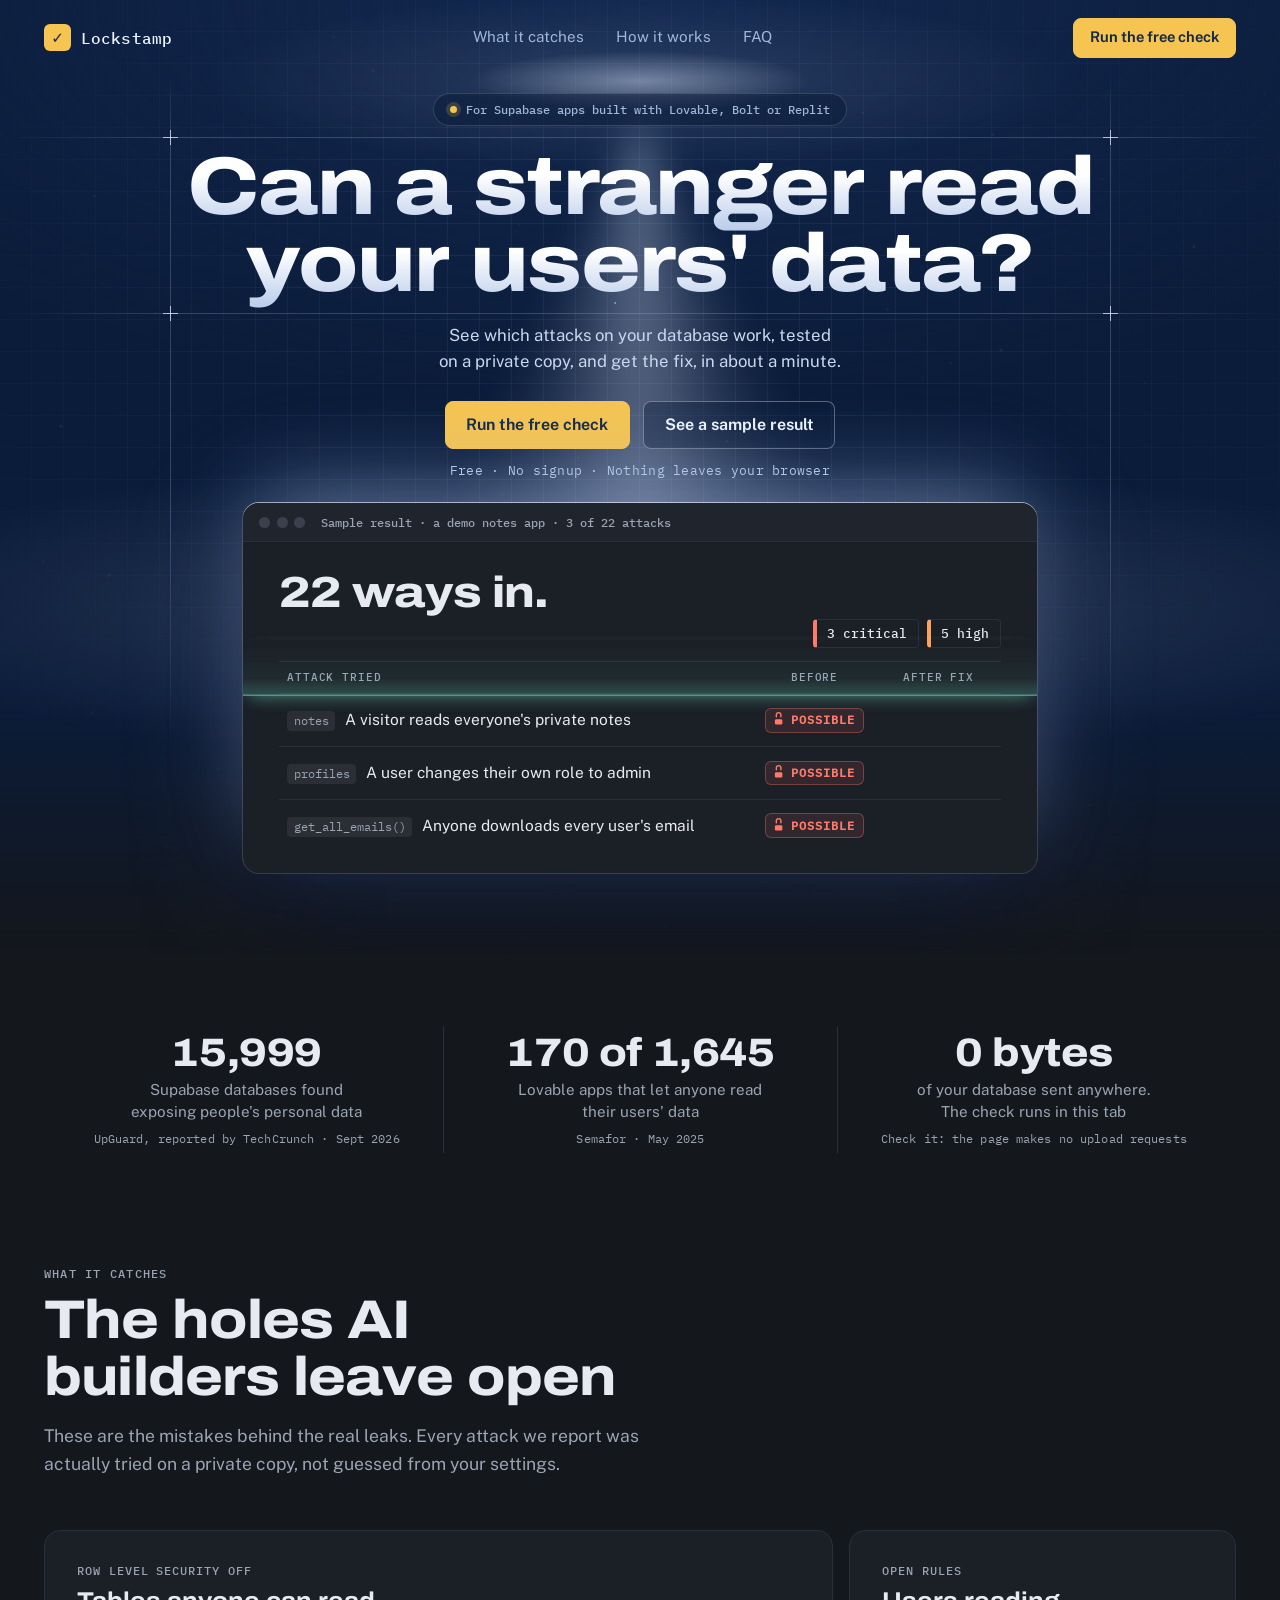
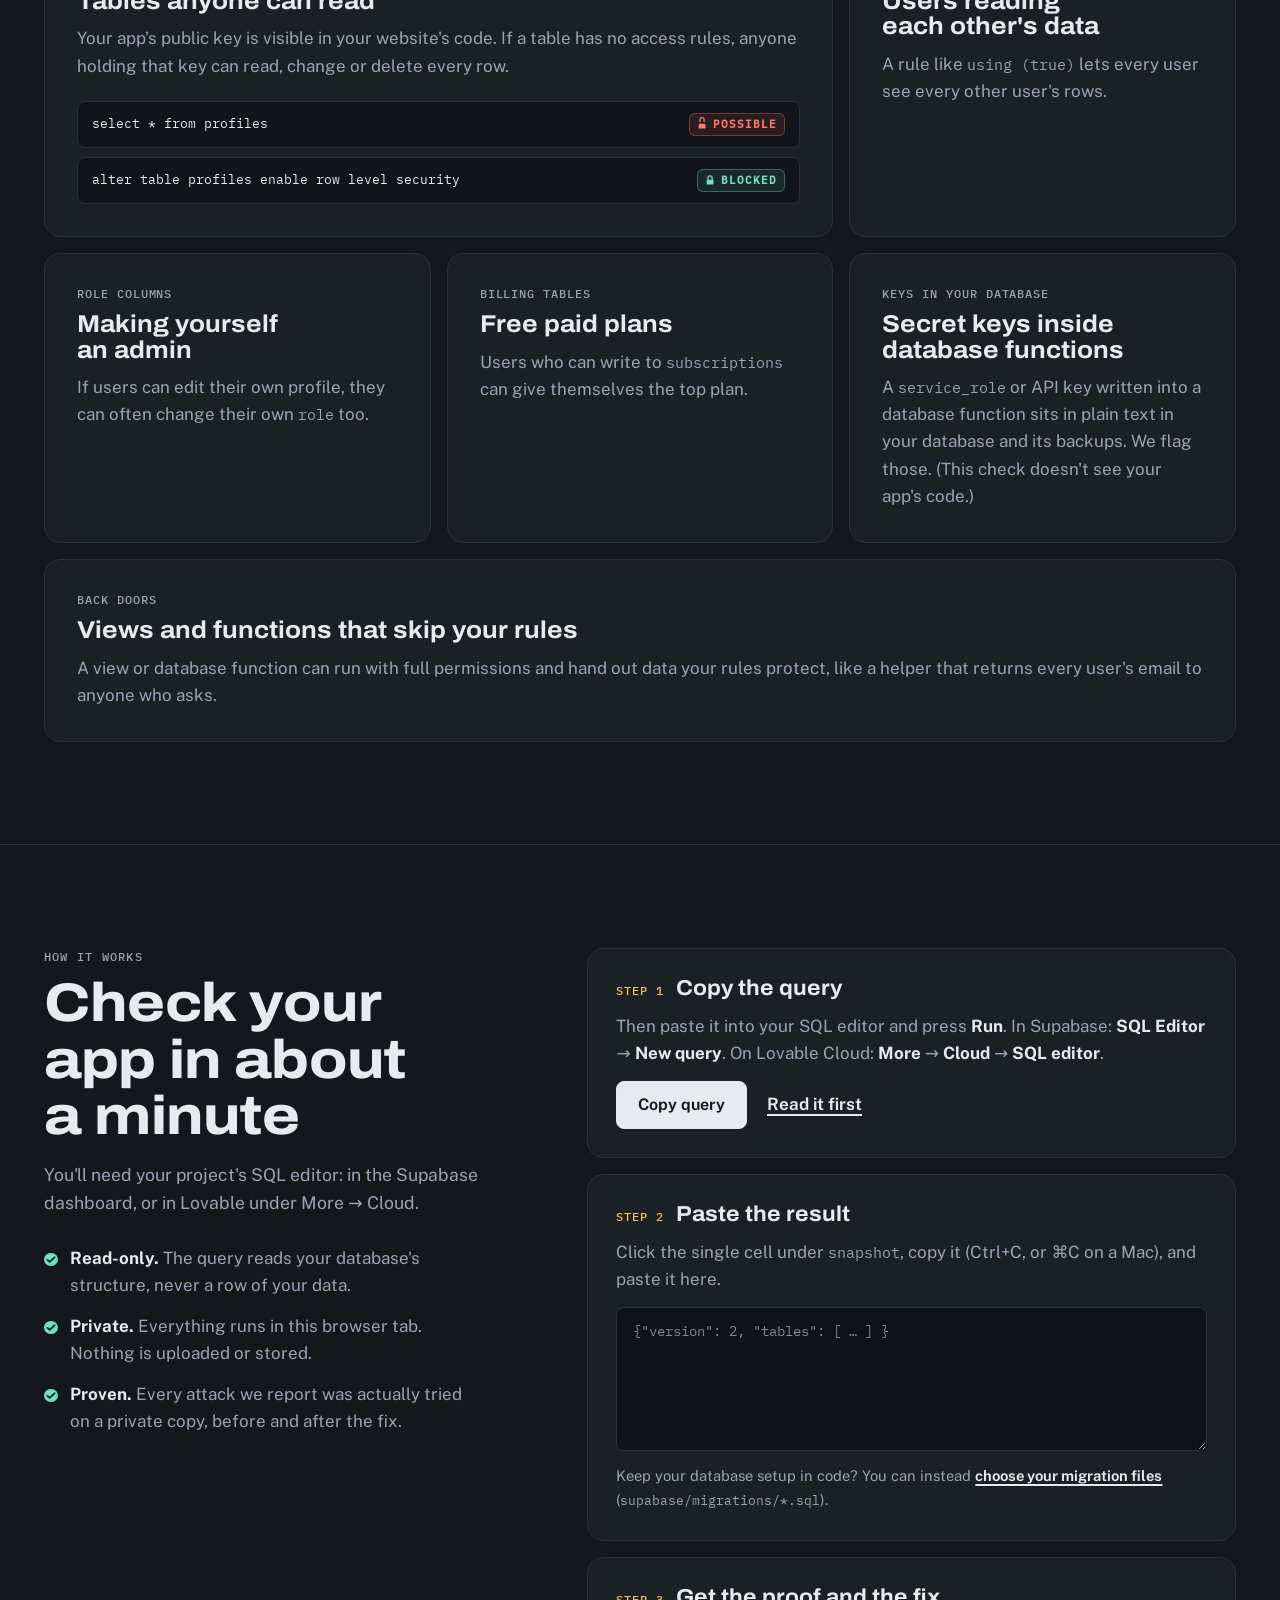
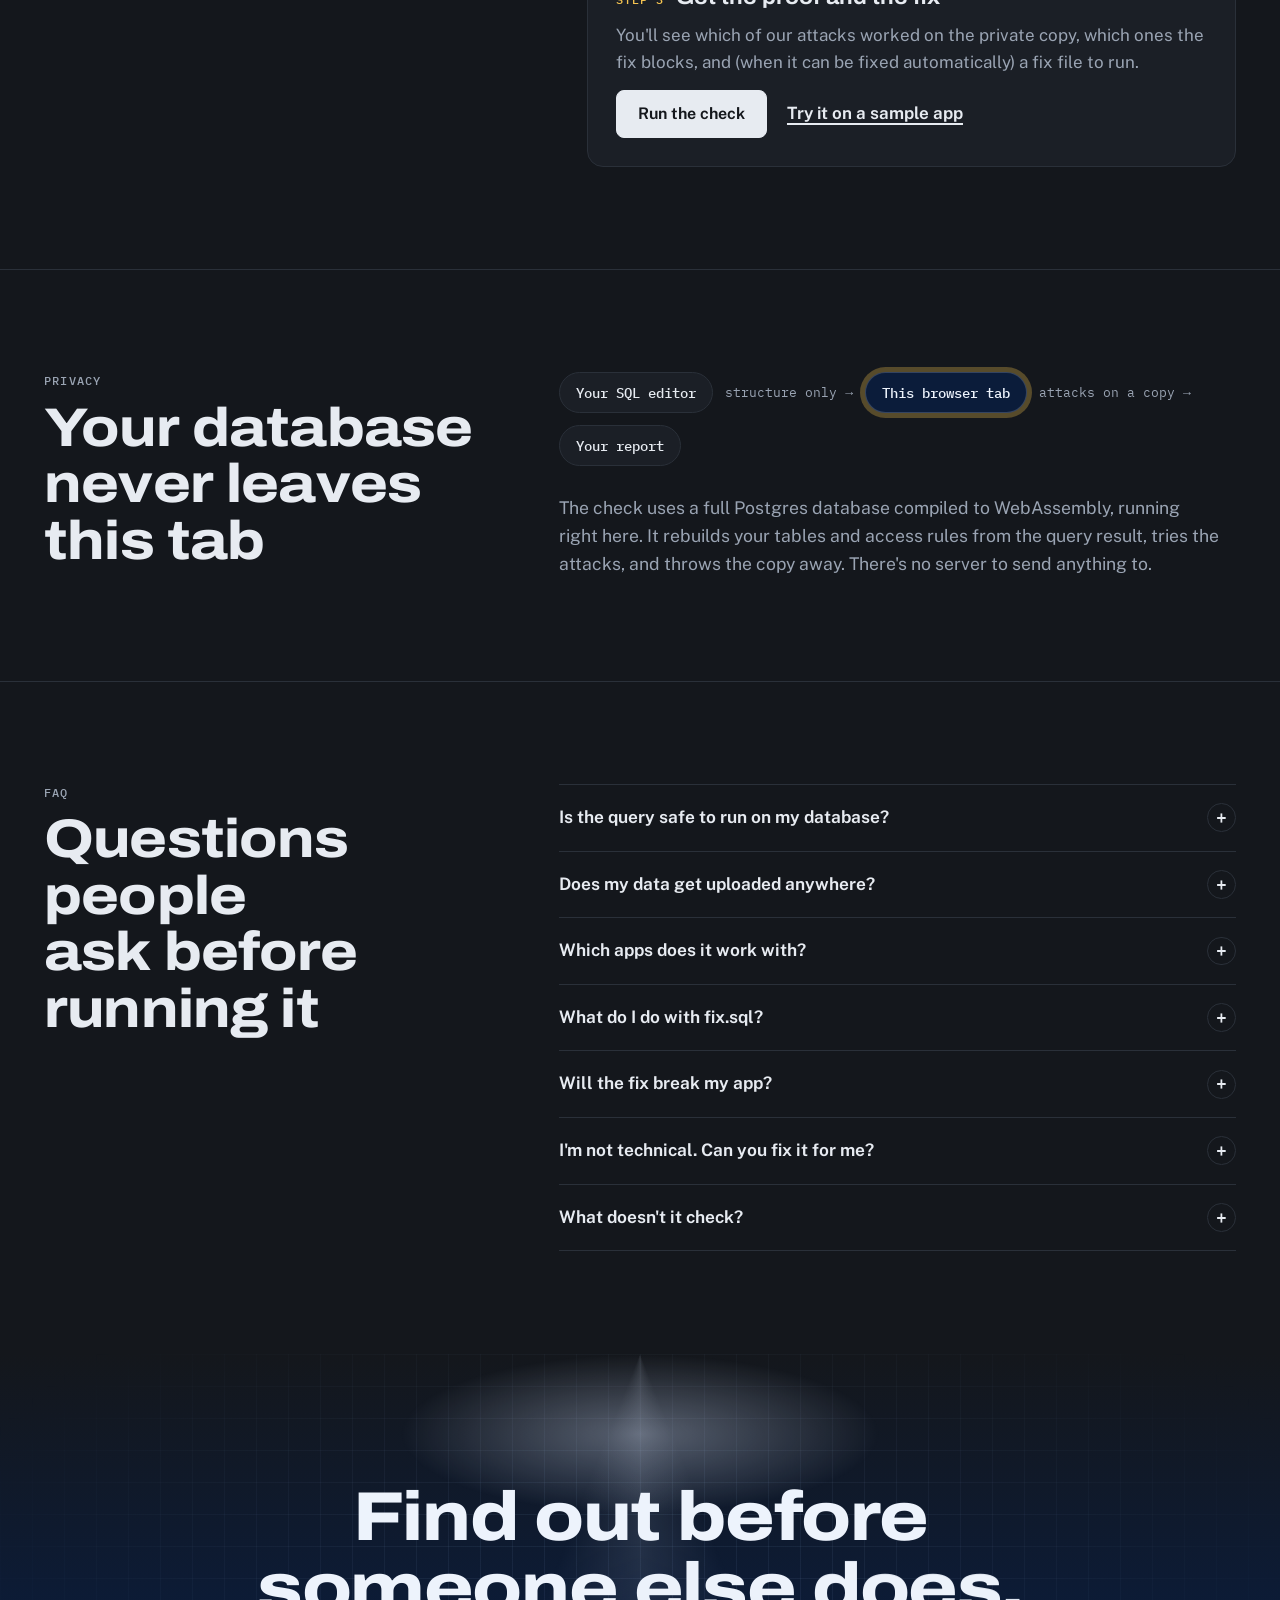
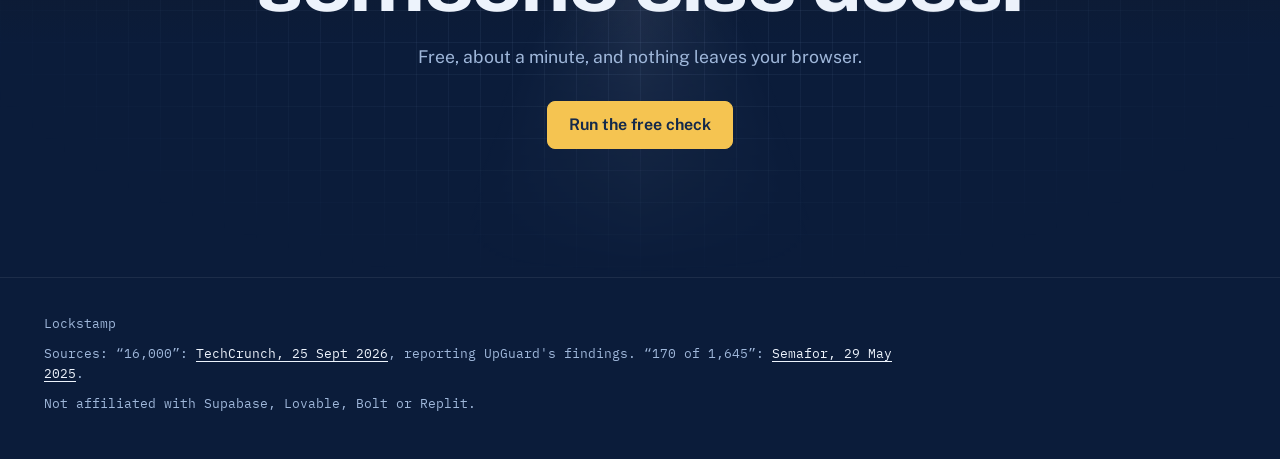
==== commit acb12c05: "Turn on the paid fix offer (Upwork), intro price, remove em dashes Co-Authored-By: Claude Opus 5.5 <" ====
--- a/index.html
+++ b/index.html
@@ -1,395 +1,397 @@
-<!doctype html>
-<html lang="en">
-  <head>
-    <meta charset="utf-8" />
-    <meta name="viewport" content="width=device-width, initial-scale=1" />
-    <title>Lockstamp — free security check for Supabase apps</title>
-    <meta
-      name="description"
-      content="Check a Supabase app built with Lovable, Bolt or Replit for data leaks in about a minute. See which attacks work, tested on a private copy, plus the fix. Free, and nothing leaves your browser."
-    />
-    <link
-      rel="icon"
-      href="data:image/svg+xml,%3Csvg xmlns='http://www.w3.org/2000/svg' viewBox='0 0 32 32'%3E%3Crect width='32' height='32' rx='7' fill='%23F5C451'/%3E%3Cpath d='M9 16.5l4.5 4.5L23 11.5' stroke='%2313294B' stroke-width='3.5' fill='none' stroke-linecap='round' stroke-linejoin='round'/%3E%3C/svg%3E"
-    />
-    <script>
-      // Hide animated elements until the opening sequence starts; show everything if it never does.
-      document.documentElement.classList.add("js");
-      setTimeout(function () {
-        if (!window.__motionReady) document.documentElement.classList.add("motion-fallback");
-      }, 1500);
-    </script>
-    <script type="module" crossorigin src="./assets/index-BMgknCKU.js"></script>
-    <link rel="stylesheet" crossorigin href="./assets/index-CrYYg3Mc.css">
-  </head>
-  <body>
-    <a class="skip" href="#check">Skip to the check</a>
-
-    <div class="dark" id="top">
-      <canvas class="dust" aria-hidden="true"></canvas>
-      <div class="beam" aria-hidden="true"></div>
-      <div class="drafting" aria-hidden="true">
-        <span class="rule-h top"></span>
-        <span class="rule-h bottom"></span>
-        <span class="rule-v left"></span>
-        <span class="rule-v right"></span>
-        <span class="tick tl"></span>
-        <span class="tick tr"></span>
-        <span class="tick bl"></span>
-        <span class="tick br"></span>
-      </div>
-
-      <header class="nav reveal">
-        <a class="brand" href="./" aria-label="Lockstamp home">
-          <span class="brand-mark" aria-hidden="true">✓</span>
-          <span>Lockstamp</span>
-        </a>
-        <nav class="nav-links" aria-label="Sections">
-          <a href="#catches">What it catches</a>
-          <a href="#check">How it works</a>
-          <a href="#faq">FAQ</a>
-        </nav>
-        <a class="button accent small" href="#check">Run the free check</a>
-      </header>
-
-      <section class="hero" aria-labelledby="hero-title">
-        <p class="badge reveal">
-          <span class="badge-dot" aria-hidden="true"></span>
-          <span class="badge-long">For Supabase apps built with Lovable, Bolt or Replit</span>
-          <span class="badge-short">Supabase apps · Lovable, Bolt, Replit</span>
-        </p>
-        <h1 id="hero-title" class="reveal">Can a stranger read your&nbsp;users' data?</h1>
-        <p class="lede reveal">See which attacks on your database work, tested on a private copy, and get the fix — in about a minute.</p>
-        <div class="hero-actions reveal">
-          <a class="button accent" href="#check">Run the free check</a>
-          <button type="button" class="button outline-light" data-demo>See a sample result</button>
-        </div>
-        <p class="fud reveal">Free · No signup · Nothing leaves your browser</p>
-
-        <div class="stage">
-          <figure class="side side-left reveal" aria-label="Sample fix file">
-            <figcaption class="side-head"><span class="side-dot"></span>fix.sql</figcaption>
-            <pre><code><span class="k">alter table</span> profiles
-  <span class="k">enable row level security</span>;
-
-<span class="k">create policy</span> <span class="s">"own notes"</span>
-  <span class="k">on</span> notes <span class="k">for select</span>
-  <span class="k">using</span> (auth.uid() = user_id);
-
-<span class="k">revoke execute on function</span>
-  get_all_emails() <span class="k">from</span> anon;</code></pre>
-          </figure>
-
-          <figure class="window reveal" aria-labelledby="window-caption">
-            <div class="window-bar">
-              <span class="window-dots" aria-hidden="true"><i></i><i></i><i></i></span>
-              <span class="window-title" id="window-caption">Sample result<span class="window-app"> · a demo notes app</span> · 3 of 22 attacks</span>
-            </div>
-            <div class="window-body">
-              <div class="window-head">
-                <div>
-                  <p class="mock-verdict">22 ways in.</p>
-                  <p class="mock-detail">The fix blocks all of them.</p>
-                </div>
-                <ul class="mock-counts">
-                  <li class="sev-critical">3 critical</li>
-                  <li class="sev-high">5 high</li>
-                </ul>
-              </div>
-              <table class="slip">
-                <thead>
-                  <tr>
-                    <th scope="col">Attack tried</th>
-                    <th scope="col">Before</th>
-                    <th scope="col">After fix</th>
-                  </tr>
-                </thead>
-                <tbody>
-                  <tr>
-                    <td><code>notes</code>A visitor reads everyone's private notes</td>
-                    <td><span class="chip possible"><svg class="lock" viewBox="0 0 16 16" aria-hidden="true"><path class="shackle" d="M5.25 7.5V5.25a2.75 2.75 0 0 1 5.5 0V7.5"/><rect x="3.5" y="7.5" width="9" height="6.5" rx="1.6"/></svg>Possible</span></td>
-                    <td><span class="chip blocked"><svg class="lock" viewBox="0 0 16 16" aria-hidden="true"><path class="shackle" d="M5.25 7.5V5.25a2.75 2.75 0 0 1 5.5 0V7.5"/><rect x="3.5" y="7.5" width="9" height="6.5" rx="1.6"/></svg>Blocked</span></td>
-                  </tr>
-                  <tr>
-                    <td><code>profiles</code>A user changes their own role to admin</td>
-                    <td><span class="chip possible"><svg class="lock" viewBox="0 0 16 16" aria-hidden="true"><path class="shackle" d="M5.25 7.5V5.25a2.75 2.75 0 0 1 5.5 0V7.5"/><rect x="3.5" y="7.5" width="9" height="6.5" rx="1.6"/></svg>Possible</span></td>
-                    <td><span class="chip blocked"><svg class="lock" viewBox="0 0 16 16" aria-hidden="true"><path class="shackle" d="M5.25 7.5V5.25a2.75 2.75 0 0 1 5.5 0V7.5"/><rect x="3.5" y="7.5" width="9" height="6.5" rx="1.6"/></svg>Blocked</span></td>
-                  </tr>
-                  <tr>
-                    <td><code>get_all_emails()</code>Anyone downloads every user's email</td>
-                    <td><span class="chip possible"><svg class="lock" viewBox="0 0 16 16" aria-hidden="true"><path class="shackle" d="M5.25 7.5V5.25a2.75 2.75 0 0 1 5.5 0V7.5"/><rect x="3.5" y="7.5" width="9" height="6.5" rx="1.6"/></svg>Possible</span></td>
-                    <td><span class="chip blocked"><svg class="lock" viewBox="0 0 16 16" aria-hidden="true"><path class="shackle" d="M5.25 7.5V5.25a2.75 2.75 0 0 1 5.5 0V7.5"/><rect x="3.5" y="7.5" width="9" height="6.5" rx="1.6"/></svg>Blocked</span></td>
-                  </tr>
-                </tbody>
-              </table>
-            </div>
-          </figure>
-
-          <figure class="side side-right reveal" aria-label="Sample findings">
-            <figcaption class="side-head"><span class="side-dot"></span>What we found</figcaption>
-            <ul class="side-findings">
-              <li><span class="sev-tag sev-critical">Critical</span>Row Level Security is off for <code>profiles</code></li>
-              <li><span class="sev-tag sev-high">High</span>Everyone can read every user's <code>notes</code></li>
-              <li><span class="sev-tag sev-high">High</span><code>get_all_emails()</code> exposes your users table</li>
-            </ul>
-          </figure>
-        </div>
-      </section>
-    </div>
-
-    <main>
-      <ul class="proof" aria-label="Why it matters">
-        <li class="reveal">
-          <strong data-count="16000">16,000</strong>
-          <span>Supabase databases found exposing people's personal data</span>
-          <small>UpGuard, reported by TechCrunch · Sept 2026</small>
-        </li>
-        <li class="reveal">
-          <strong>170 of 1,645</strong>
-          <span>Lovable apps that let anyone read their users' data</span>
-          <small>Semafor · May 2025</small>
-        </li>
-        <li class="reveal">
-          <strong>0 bytes</strong>
-          <span>of your database sent anywhere — the check runs in this tab</span>
-          <small>Check it: the page makes no upload requests</small>
-        </li>
-      </ul>
-
-      <section id="catches" class="catches" aria-labelledby="catches-title">
-        <p class="kicker">What it catches</p>
-        <h2 id="catches-title">The holes AI builders leave open</h2>
-        <p class="section-lede">These are the mistakes behind the real leaks. Every attack we report was actually tried on a private copy — not guessed from your settings.</p>
-
-        <div class="bento">
-          <article class="card wide reveal">
-            <p class="card-kicker">Row Level Security off</p>
-            <h3>Tables anyone can read</h3>
-            <p>
-              Your app's public key is visible in your website's code. If a table has no access rules, anyone holding
-              that key can read, change or delete every row.
-            </p>
-            <div class="mini">
-              <div class="mini-row"><code>select * from profiles</code><span class="chip possible small"><svg class="lock" viewBox="0 0 16 16" aria-hidden="true"><path class="shackle" d="M5.25 7.5V5.25a2.75 2.75 0 0 1 5.5 0V7.5"/><rect x="3.5" y="7.5" width="9" height="6.5" rx="1.6"/></svg>Possible</span></div>
-              <div class="mini-row"><code>alter table profiles enable row level security</code><span class="chip blocked small"><svg class="lock" viewBox="0 0 16 16" aria-hidden="true"><path class="shackle" d="M5.25 7.5V5.25a2.75 2.75 0 0 1 5.5 0V7.5"/><rect x="3.5" y="7.5" width="9" height="6.5" rx="1.6"/></svg>Blocked</span></div>
-            </div>
-          </article>
-
-          <article class="card reveal">
-            <p class="card-kicker">Open rules</p>
-            <h3>Users reading each other's data</h3>
-            <p>A rule like <code>using (true)</code> lets every user see every other user's rows.</p>
-          </article>
-
-          <article class="card reveal">
-            <p class="card-kicker">Role columns</p>
-            <h3>Making yourself an admin</h3>
-            <p>If users can edit their own profile, they can often change their own <code>role</code> too.</p>
-          </article>
-
-          <article class="card reveal">
-            <p class="card-kicker">Billing tables</p>
-            <h3>Free paid plans</h3>
-            <p>Users who can write to <code>subscriptions</code> can give themselves the top plan.</p>
-          </article>
-
-          <article class="card reveal">
-            <p class="card-kicker">Keys in your database</p>
-            <h3>Secret keys inside database functions</h3>
-            <p>A <code>service_role</code> or API key written into a database function sits in plain text in your database and its backups. We flag those. (This check doesn't see your app's code.)</p>
-          </article>
-
-          <article class="card wide reveal">
-            <p class="card-kicker">Back doors</p>
-            <h3>Views and functions that skip your rules</h3>
-            <p>
-              A view or database function can run with full permissions and hand out data your rules protect — like a
-              helper that returns every user's email to anyone who asks.
-            </p>
-          </article>
-        </div>
-      </section>
-
-      <section id="check" class="check" tabindex="-1" aria-labelledby="check-title">
-        <div class="check-intro">
-          <p class="kicker">How it works</p>
-          <h2 id="check-title">Check your app in about a minute</h2>
-          <p class="section-lede">You'll need your project's SQL editor — in the Supabase dashboard, or in Lovable under More → Cloud.</p>
-          <ul class="assurances">
-            <li><strong>Read-only.</strong> The query reads your database's structure, never a row of your data.</li>
-            <li><strong>Private.</strong> Everything runs in this browser tab. Nothing is uploaded or stored.</li>
-            <li><strong>Proven.</strong> Every attack we report was actually tried on a private copy, before and after the fix.</li>
-          </ul>
-        </div>
-
-        <ol class="steps">
-          <li class="step">
-            <h3><span class="step-label">Step 1</span> Copy the query</h3>
-            <p>
-              Then paste it into your SQL editor and press <strong>Run</strong>. In Supabase: <strong>SQL Editor</strong> →
-              <strong>New query</strong>. On Lovable Cloud: <strong>More</strong> → <strong>Cloud</strong> → <strong>SQL editor</strong>.
-            </p>
-            <div class="row">
-              <button type="button" class="button primary" id="copy-query">Copy query</button>
-              <button type="button" class="text-button" id="toggle-query" aria-expanded="false" aria-controls="query-preview">Read it first</button>
-              <span class="copied" id="copied" role="status"></span>
-            </div>
-            <pre class="query" id="query-preview" hidden><code></code></pre>
-          </li>
-
-          <li class="step">
-            <h3><span class="step-label">Step 2</span> Paste the result</h3>
-            <p>Click the single cell under <code>snapshot</code>, copy it (Ctrl+C, or ⌘C on a Mac), and paste it here.</p>
-            <label class="visually-hidden" for="snapshot-input">Snapshot result</label>
-            <textarea id="snapshot-input" aria-describedby="input-error" spellcheck="false" autocomplete="off" placeholder='{"version": 2, "tables": [ … ] }'></textarea>
-            <p class="error" id="input-error" role="alert" hidden></p>
-            <p class="hint">
-              Keep your database setup in code? You can instead
-              <label class="text-button" for="sql-files">choose your migration files</label>
-              <span class="nowrap">(<code>supabase/migrations/*.sql</code>).</span>
-              <input type="file" id="sql-files" multiple accept=".sql" class="visually-hidden" />
-            </p>
-            <p class="file-list" id="file-list" hidden></p>
-          </li>
-
-          <li class="step">
-            <h3><span class="step-label">Step 3</span> Get the proof and the fix</h3>
-            <p>You'll see which of our attacks worked on the private copy, which ones the fix blocks, and — when it can be fixed automatically — a fix file to run.</p>
-            <div class="row">
-              <button type="button" class="button primary" id="run">Run the check</button>
-              <button type="button" class="text-button" data-demo>Try it on a sample app</button>
-            </div>
-          </li>
-        </ol>
-      </section>
-
-      <section id="progress" class="progress" aria-live="polite" hidden>
-        <h2>Checking</h2>
-        <ol class="progress-steps" id="progress-steps"></ol>
-      </section>
-
-      <section id="results" class="results" aria-labelledby="verdict" hidden>
-        <div class="report">
-          <p class="kicker" id="results-for"></p>
-          <h2 id="verdict" tabindex="-1"></h2>
-          <p class="verdict-detail" id="verdict-detail"></p>
-          <ul class="counts" id="severity-counts"></ul>
-
-          <div class="downloads" id="downloads">
-            <a class="button primary" id="download-fix" download="fix.sql">Download fix.sql</a>
-            <a class="button" id="download-report" download="lockstamp-report.md">Download the report</a>
-            <a class="text-button" id="offer-inline" href="#" hidden>Have us apply it for you</a>
-          </div>
-
-          <div class="coverage" id="coverage" hidden>
-            <h3>Not tested</h3>
-            <p class="hint">These parts of your database couldn't be rebuilt in the test copy, so rules that depend on them weren't checked.</p>
-            <ul id="coverage-list"></ul>
-          </div>
-
-          <div class="block" id="ledger-block">
-            <h3>Attacks we tried</h3>
-            <p class="hint">Tried on a private test copy with two fake users. Your real database was never touched.</p>
-            <div id="ledger"></div>
-          </div>
-
-          <div class="block">
-            <h3>What we found</h3>
-            <div id="findings"></div>
-          </div>
-
-          <div class="results-foot">
-            <button type="button" class="text-button" id="check-again">Check another project</button>
-          </div>
-        </div>
-
-        <aside class="offer" id="offer" hidden>
-          <h3 id="offer-title">Want it fixed and checked by a person?</h3>
-          <p id="offer-text"></p>
-          <p class="offer-note">Built with an AI-powered engineering workflow on Claude Code, Anthropic's AI coding agent: it writes the code, a second AI reviewer checks every delivery, and automated tests must pass before anything reaches you.</p>
-          <a class="button accent" id="offer-link" href="#">Get it fixed</a>
-        </aside>
-      </section>
-
-      <section class="privacy split" aria-labelledby="privacy-title">
-        <div>
-          <p class="kicker">Privacy</p>
-          <h2 id="privacy-title">Your database never leaves this tab</h2>
-        </div>
-        <div>
-          <div class="flow" aria-hidden="true">
-            <span class="flow-node">Your SQL editor</span>
-            <span class="flow-arrow">structure only</span>
-            <span class="flow-node strong">This browser tab</span>
-            <span class="flow-arrow">attacks on a copy</span>
-            <span class="flow-node">Your report</span>
-          </div>
-          <p class="section-lede">
-            The check uses a full Postgres database compiled to WebAssembly, running right here. It rebuilds your tables and
-            access rules from the query result, tries the attacks, and throws the copy away. There's no server to send
-            anything to.
-          </p>
-        </div>
-      </section>
-
-      <section id="faq" class="faq split" aria-labelledby="faq-title">
-        <div>
-          <p class="kicker">FAQ</p>
-          <h2 id="faq-title">Questions people ask before running it</h2>
-        </div>
-        <div class="faq-list">
-          <details>
-            <summary>Is the query safe to run on my database?</summary>
-            <p>Yes. It only reads your database's structure — tables, columns, access rules and functions. It doesn't read any rows, doesn't change anything, and doesn't need a password. You can read every line before you run it.</p>
-          </details>
-          <details>
-            <summary>Does my data get uploaded anywhere?</summary>
-            <p>No. The check runs inside this browser tab. What you paste is never sent to a server, and closing the tab deletes it.</p>
-          </details>
-          <details>
-            <summary>Which apps does it work with?</summary>
-            <p>Any app that uses Supabase for its database — including apps built with Lovable (on Lovable Cloud or your own Supabase), Bolt, Replit, v0 and Cursor.</p>
-          </details>
-          <details>
-            <summary>What do I do with fix.sql?</summary>
-            <p>Read it, then run it in the same SQL editor (or add it as a migration). Afterwards, try your app's main features while logged in as a normal user.</p>
-          </details>
-          <details>
-            <summary>Will the fix break my app?</summary>
-            <p>It changes who can see what, which is the point: a feature that showed other users' private data will stop doing that. Rules for data that might be meant to be public — like reviews or product listings — are left for you to decide.</p>
-          </details>
-          <details id="faq-fix" hidden>
-            <summary>I'm not technical. Can you fix it for me?</summary>
-            <p>
-              Yes. <span data-seller></span> applies the fix to your project, tests your main features, and sends you the before-and-after proof,
-              for a fixed price from $300. The work runs on an AI-powered engineering workflow built on Claude Code, Anthropic's AI coding agent:
-              it writes the code, a second AI reviewer checks every delivery, and automated tests must pass before anything reaches you.
-            </p>
-          </details>
-          <details>
-            <summary>What doesn't it check?</summary>
-            <p>It doesn't look at your app's code or website for leaked keys, test your live site, or check your login settings or payment flow — and no tool can guarantee an app has no other weaknesses.</p>
-          </details>
-        </div>
-      </section>
-
-      <section class="closing" aria-labelledby="closing-title">
-        <h2 id="closing-title">Find out before someone else does.</h2>
-        <p>Free, about a minute, and nothing leaves your browser.</p>
-        <a class="button accent" href="#check">Run the free check</a>
-      </section>
-    </main>
-
-    <footer class="footer">
-      <p>Lockstamp</p>
-      <p>
-        Sources: “16,000” —
-        <a href="https://techcrunch.com/2026/09/25/some-supabase-customers-are-publicly-exposing-reams-of-peoples-data-to-the-web/" rel="noopener">TechCrunch, 25 Sept 2026</a>,
-        reporting UpGuard's findings. “170 of 1,645” —
-        <a href="https://www.semafor.com/article/05/29/2025/the-hottest-new-vibe-coding-startup-lovable-is-a-sitting-duck-for-hackers" rel="noopener">Semafor, 29 May 2025</a>.
-      </p>
-      <p>Not affiliated with Supabase, Lovable, Bolt or Replit.</p>
-    </footer>
-
-  </body>
-</html>
+<!doctype html>
+<html lang="en">
+  <head>
+    <meta charset="utf-8" />
+    <meta name="viewport" content="width=device-width, initial-scale=1" />
+    <title>Lockstamp: free security check for Supabase apps</title>
+    <meta
+      name="description"
+      content="Check a Supabase app built with Lovable, Bolt or Replit for data leaks in about a minute. See which attacks work, tested on a private copy, plus the fix. Free, and nothing leaves your browser."
+    />
+    <link
+      rel="icon"
+      href="data:image/svg+xml,%3Csvg xmlns='http://www.w3.org/2000/svg' viewBox='0 0 32 32'%3E%3Crect width='32' height='32' rx='7' fill='%23F5C451'/%3E%3Cpath d='M9 16.5l4.5 4.5L23 11.5' stroke='%2313294B' stroke-width='3.5' fill='none' stroke-linecap='round' stroke-linejoin='round'/%3E%3C/svg%3E"
+    />
+    <script>
+      // Hide animated elements until the opening sequence starts; show everything if it never does.
+      document.documentElement.classList.add("js");
+      setTimeout(function () {
+        if (!window.__motionReady) document.documentElement.classList.add("motion-fallback");
+      }, 1500);
+    </script>
+    <script type="module" crossorigin src="./assets/index-BmFe8hY4.js"></script>
+    <link rel="stylesheet" crossorigin href="./assets/index-CRaeb3iP.css">
+  </head>
+  <body>
+    <a class="skip" href="#check">Skip to the check</a>
+
+    <div class="dark" id="top">
+      <canvas class="dust" aria-hidden="true"></canvas>
+      <div class="beam" aria-hidden="true"></div>
+      <div class="drafting" aria-hidden="true">
+        <span class="rule-h top"></span>
+        <span class="rule-h bottom"></span>
+        <span class="rule-v left"></span>
+        <span class="rule-v right"></span>
+        <span class="tick tl"></span>
+        <span class="tick tr"></span>
+        <span class="tick bl"></span>
+        <span class="tick br"></span>
+      </div>
+
+      <header class="nav reveal">
+        <a class="brand" href="./" aria-label="Lockstamp home">
+          <span class="brand-mark" aria-hidden="true">✓</span>
+          <span>Lockstamp</span>
+        </a>
+        <nav class="nav-links" aria-label="Sections">
+          <a href="#catches">What it catches</a>
+          <a href="#check">How it works</a>
+          <a href="#faq">FAQ</a>
+        </nav>
+        <a class="button accent small" href="#check">Run the free check</a>
+      </header>
+
+      <section class="hero" aria-labelledby="hero-title">
+        <p class="badge reveal">
+          <span class="badge-dot" aria-hidden="true"></span>
+          <span class="badge-long">For Supabase apps built with Lovable, Bolt or Replit</span>
+          <span class="badge-short">Supabase apps · Lovable, Bolt, Replit</span>
+        </p>
+        <h1 id="hero-title" class="reveal">Can a stranger read your&nbsp;users' data?</h1>
+        <p class="lede reveal">See which attacks on your database work, tested on a private copy, and get the fix, in about a minute.</p>
+        <div class="hero-actions reveal">
+          <a class="button accent" href="#check">Run the free check</a>
+          <button type="button" class="button outline-light" data-demo>See a sample result</button>
+        </div>
+        <p class="fud reveal">Free · No signup · Nothing leaves your browser</p>
+
+        <div class="stage">
+          <figure class="side side-left reveal" aria-label="Sample fix file">
+            <figcaption class="side-head"><span class="side-dot"></span>fix.sql</figcaption>
+            <pre><code><span class="k">alter table</span> profiles
+  <span class="k">enable row level security</span>;
+
+<span class="k">create policy</span> <span class="s">"own notes"</span>
+  <span class="k">on</span> notes <span class="k">for select</span>
+  <span class="k">using</span> (auth.uid() = user_id);
+
+<span class="k">revoke execute on function</span>
+  get_all_emails() <span class="k">from</span> anon;</code></pre>
+          </figure>
+
+          <figure class="window reveal" aria-labelledby="window-caption">
+            <div class="window-bar">
+              <span class="window-dots" aria-hidden="true"><i></i><i></i><i></i></span>
+              <span class="window-title" id="window-caption">Sample result<span class="window-app"> · a demo notes app</span> · 3 of 22 attacks</span>
+            </div>
+            <div class="window-body">
+              <div class="window-head">
+                <div>
+                  <p class="mock-verdict">22 ways in.</p>
+                  <p class="mock-detail">The fix blocks all of them.</p>
+                </div>
+                <ul class="mock-counts">
+                  <li class="sev-critical">3 critical</li>
+                  <li class="sev-high">5 high</li>
+                </ul>
+              </div>
+              <table class="slip">
+                <thead>
+                  <tr>
+                    <th scope="col">Attack tried</th>
+                    <th scope="col">Before</th>
+                    <th scope="col">After fix</th>
+                  </tr>
+                </thead>
+                <tbody>
+                  <tr>
+                    <td><code>notes</code>A visitor reads everyone's private notes</td>
+                    <td><span class="chip possible"><svg class="lock" viewBox="0 0 16 16" aria-hidden="true"><path class="shackle" d="M5.25 7.5V5.25a2.75 2.75 0 0 1 5.5 0V7.5"/><rect x="3.5" y="7.5" width="9" height="6.5" rx="1.6"/></svg>Possible</span></td>
+                    <td><span class="chip blocked"><svg class="lock" viewBox="0 0 16 16" aria-hidden="true"><path class="shackle" d="M5.25 7.5V5.25a2.75 2.75 0 0 1 5.5 0V7.5"/><rect x="3.5" y="7.5" width="9" height="6.5" rx="1.6"/></svg>Blocked</span></td>
+                  </tr>
+                  <tr>
+                    <td><code>profiles</code>A user changes their own role to admin</td>
+                    <td><span class="chip possible"><svg class="lock" viewBox="0 0 16 16" aria-hidden="true"><path class="shackle" d="M5.25 7.5V5.25a2.75 2.75 0 0 1 5.5 0V7.5"/><rect x="3.5" y="7.5" width="9" height="6.5" rx="1.6"/></svg>Possible</span></td>
+                    <td><span class="chip blocked"><svg class="lock" viewBox="0 0 16 16" aria-hidden="true"><path class="shackle" d="M5.25 7.5V5.25a2.75 2.75 0 0 1 5.5 0V7.5"/><rect x="3.5" y="7.5" width="9" height="6.5" rx="1.6"/></svg>Blocked</span></td>
+                  </tr>
+                  <tr>
+                    <td><code>get_all_emails()</code>Anyone downloads every user's email</td>
+                    <td><span class="chip possible"><svg class="lock" viewBox="0 0 16 16" aria-hidden="true"><path class="shackle" d="M5.25 7.5V5.25a2.75 2.75 0 0 1 5.5 0V7.5"/><rect x="3.5" y="7.5" width="9" height="6.5" rx="1.6"/></svg>Possible</span></td>
+                    <td><span class="chip blocked"><svg class="lock" viewBox="0 0 16 16" aria-hidden="true"><path class="shackle" d="M5.25 7.5V5.25a2.75 2.75 0 0 1 5.5 0V7.5"/><rect x="3.5" y="7.5" width="9" height="6.5" rx="1.6"/></svg>Blocked</span></td>
+                  </tr>
+                </tbody>
+              </table>
+            </div>
+          </figure>
+
+          <figure class="side side-right reveal" aria-label="Sample findings">
+            <figcaption class="side-head"><span class="side-dot"></span>What we found</figcaption>
+            <ul class="side-findings">
+              <li><span class="sev-tag sev-critical">Critical</span>Row Level Security is off for <code>profiles</code></li>
+              <li><span class="sev-tag sev-high">High</span>Everyone can read every user's <code>notes</code></li>
+              <li><span class="sev-tag sev-high">High</span><code>get_all_emails()</code> exposes your users table</li>
+            </ul>
+          </figure>
+        </div>
+      </section>
+    </div>
+
+    <main>
+      <ul class="proof" aria-label="Why it matters">
+        <li class="reveal">
+          <strong data-count="16000">16,000</strong>
+          <span>Supabase databases found exposing people's personal data</span>
+          <small>UpGuard, reported by TechCrunch · Sept 2026</small>
+        </li>
+        <li class="reveal">
+          <strong>170 of 1,645</strong>
+          <span>Lovable apps that let anyone read their users' data</span>
+          <small>Semafor · May 2025</small>
+        </li>
+        <li class="reveal">
+          <strong>0 bytes</strong>
+          <span>of your database sent anywhere. The check runs in this tab</span>
+          <small>Check it: the page makes no upload requests</small>
+        </li>
+      </ul>
+
+      <section id="catches" class="catches" aria-labelledby="catches-title">
+        <p class="kicker">What it catches</p>
+        <h2 id="catches-title">The holes AI builders leave open</h2>
+        <p class="section-lede">These are the mistakes behind the real leaks. Every attack we report was actually tried on a private copy, not guessed from your settings.</p>
+
+        <div class="bento">
+          <article class="card wide reveal">
+            <p class="card-kicker">Row Level Security off</p>
+            <h3>Tables anyone can read</h3>
+            <p>
+              Your app's public key is visible in your website's code. If a table has no access rules, anyone holding
+              that key can read, change or delete every row.
+            </p>
+            <div class="mini">
+              <div class="mini-row"><code>select * from profiles</code><span class="chip possible small"><svg class="lock" viewBox="0 0 16 16" aria-hidden="true"><path class="shackle" d="M5.25 7.5V5.25a2.75 2.75 0 0 1 5.5 0V7.5"/><rect x="3.5" y="7.5" width="9" height="6.5" rx="1.6"/></svg>Possible</span></div>
+              <div class="mini-row"><code>alter table profiles enable row level security</code><span class="chip blocked small"><svg class="lock" viewBox="0 0 16 16" aria-hidden="true"><path class="shackle" d="M5.25 7.5V5.25a2.75 2.75 0 0 1 5.5 0V7.5"/><rect x="3.5" y="7.5" width="9" height="6.5" rx="1.6"/></svg>Blocked</span></div>
+            </div>
+          </article>
+
+          <article class="card reveal">
+            <p class="card-kicker">Open rules</p>
+            <h3>Users reading each other's data</h3>
+            <p>A rule like <code>using (true)</code> lets every user see every other user's rows.</p>
+          </article>
+
+          <article class="card reveal">
+            <p class="card-kicker">Role columns</p>
+            <h3>Making yourself an admin</h3>
+            <p>If users can edit their own profile, they can often change their own <code>role</code> too.</p>
+          </article>
+
+          <article class="card reveal">
+            <p class="card-kicker">Billing tables</p>
+            <h3>Free paid plans</h3>
+            <p>Users who can write to <code>subscriptions</code> can give themselves the top plan.</p>
+          </article>
+
+          <article class="card reveal">
+            <p class="card-kicker">Keys in your database</p>
+            <h3>Secret keys inside database functions</h3>
+            <p>A <code>service_role</code> or API key written into a database function sits in plain text in your database and its backups. We flag those. (This check doesn't see your app's code.)</p>
+          </article>
+
+          <article class="card wide reveal">
+            <p class="card-kicker">Back doors</p>
+            <h3>Views and functions that skip your rules</h3>
+            <p>
+              A view or database function can run with full permissions and hand out data your rules protect, like a
+              helper that returns every user's email to anyone who asks.
+            </p>
+          </article>
+        </div>
+      </section>
+
+      <section id="check" class="check" tabindex="-1" aria-labelledby="check-title">
+        <div class="check-intro">
+          <p class="kicker">How it works</p>
+          <h2 id="check-title">Check your app in about a minute</h2>
+          <p class="section-lede">You'll need your project's SQL editor: in the Supabase dashboard, or in Lovable under More → Cloud.</p>
+          <ul class="assurances">
+            <li><strong>Read-only.</strong> The query reads your database's structure, never a row of your data.</li>
+            <li><strong>Private.</strong> Everything runs in this browser tab. Nothing is uploaded or stored.</li>
+            <li><strong>Proven.</strong> Every attack we report was actually tried on a private copy, before and after the fix.</li>
+          </ul>
+        </div>
+
+        <ol class="steps">
+          <li class="step">
+            <h3><span class="step-label">Step 1</span> Copy the query</h3>
+            <p>
+              Then paste it into your SQL editor and press <strong>Run</strong>. In Supabase: <strong>SQL Editor</strong> →
+              <strong>New query</strong>. On Lovable Cloud: <strong>More</strong> → <strong>Cloud</strong> → <strong>SQL editor</strong>.
+            </p>
+            <div class="row">
+              <button type="button" class="button primary" id="copy-query">Copy query</button>
+              <button type="button" class="text-button" id="toggle-query" aria-expanded="false" aria-controls="query-preview">Read it first</button>
+              <span class="copied" id="copied" role="status"></span>
+            </div>
+            <pre class="query" id="query-preview" hidden><code></code></pre>
+          </li>
+
+          <li class="step">
+            <h3><span class="step-label">Step 2</span> Paste the result</h3>
+            <p>Click the single cell under <code>snapshot</code>, copy it (Ctrl+C, or ⌘C on a Mac), and paste it here.</p>
+            <label class="visually-hidden" for="snapshot-input">Snapshot result</label>
+            <textarea id="snapshot-input" aria-describedby="input-error" spellcheck="false" autocomplete="off" placeholder='{"version": 2, "tables": [ … ] }'></textarea>
+            <p class="error" id="input-error" role="alert" hidden></p>
+            <p class="hint">
+              Keep your database setup in code? You can instead
+              <label class="text-button" for="sql-files">choose your migration files</label>
+              <span class="nowrap">(<code>supabase/migrations/*.sql</code>).</span>
+              <input type="file" id="sql-files" multiple accept=".sql" class="visually-hidden" />
+            </p>
+            <p class="file-list" id="file-list" hidden></p>
+          </li>
+
+          <li class="step">
+            <h3><span class="step-label">Step 3</span> Get the proof and the fix</h3>
+            <p>You'll see which of our attacks worked on the private copy, which ones the fix blocks, and (when it can be fixed automatically) a fix file to run.</p>
+            <div class="row">
+              <button type="button" class="button primary" id="run">Run the check</button>
+              <button type="button" class="text-button" data-demo>Try it on a sample app</button>
+            </div>
+          </li>
+        </ol>
+      </section>
+
+      <section id="progress" class="progress" aria-live="polite" hidden>
+        <h2>Checking</h2>
+        <ol class="progress-steps" id="progress-steps"></ol>
+      </section>
+
+      <section id="results" class="results" aria-labelledby="verdict" hidden>
+        <div class="report">
+          <p class="kicker" id="results-for"></p>
+          <h2 id="verdict" tabindex="-1"></h2>
+          <p class="verdict-detail" id="verdict-detail"></p>
+          <ul class="counts" id="severity-counts"></ul>
+
+          <div class="downloads" id="downloads">
+            <a class="button primary" id="download-fix" download="fix.sql">Download fix.sql</a>
+            <a class="button" id="download-report" download="lockstamp-report.md">Download the report</a>
+            <a class="text-button" id="offer-inline" href="#" target="_blank" rel="noopener" hidden>Have us apply it for you</a>
+          </div>
+
+          <div class="coverage" id="coverage" hidden>
+            <h3>Not tested</h3>
+            <p class="hint">These parts of your database couldn't be rebuilt in the test copy, so rules that depend on them weren't checked.</p>
+            <ul id="coverage-list"></ul>
+          </div>
+
+          <div class="block" id="ledger-block">
+            <h3>Attacks we tried</h3>
+            <p class="hint">Tried on a private test copy with two fake users. Your real database was never touched.</p>
+            <div id="ledger"></div>
+          </div>
+
+          <div class="block">
+            <h3>What we found</h3>
+            <div id="findings"></div>
+          </div>
+
+          <div class="results-foot">
+            <button type="button" class="text-button" id="check-again">Check another project</button>
+          </div>
+        </div>
+
+        <aside class="offer" id="offer" hidden>
+          <h3 id="offer-title">Want it fixed for you?</h3>
+          <p id="offer-text"></p>
+          <p class="offer-note">The work runs on an app build system where AI agents write the code, a separate AI reviewer checks every change, and automated tests must pass before anything reaches you.</p>
+          <a class="button accent" id="offer-link" href="#" target="_blank" rel="noopener">Get it fixed<span class="sr-only"> (opens Upwork in a new tab)</span></a>
+        </aside>
+      </section>
+
+      <section class="privacy split" aria-labelledby="privacy-title">
+        <div>
+          <p class="kicker">Privacy</p>
+          <h2 id="privacy-title">Your database never leaves this tab</h2>
+        </div>
+        <div>
+          <div class="flow" aria-hidden="true">
+            <span class="flow-node">Your SQL editor</span>
+            <span class="flow-arrow">structure only</span>
+            <span class="flow-node strong">This browser tab</span>
+            <span class="flow-arrow">attacks on a copy</span>
+            <span class="flow-node">Your report</span>
+          </div>
+          <p class="section-lede">
+            The check uses a full Postgres database compiled to WebAssembly, running right here. It rebuilds your tables and
+            access rules from the query result, tries the attacks, and throws the copy away. There's no server to send
+            anything to.
+          </p>
+        </div>
+      </section>
+
+      <section id="faq" class="faq split" aria-labelledby="faq-title">
+        <div>
+          <p class="kicker">FAQ</p>
+          <h2 id="faq-title">Questions people ask before running it</h2>
+        </div>
+        <div class="faq-list">
+          <details>
+            <summary>Is the query safe to run on my database?</summary>
+            <p>Yes. It only reads your database's structure: tables, columns, access rules and functions. It doesn't read any rows, doesn't change anything, and doesn't need a password. You can read every line before you run it.</p>
+          </details>
+          <details>
+            <summary>Does my data get uploaded anywhere?</summary>
+            <p>No. The check runs inside this browser tab. What you paste is never sent to a server, and closing the tab deletes it.</p>
+          </details>
+          <details>
+            <summary>Which apps does it work with?</summary>
+            <p>Any app that uses Supabase for its database, including apps built with Lovable (on Lovable Cloud or your own Supabase), Bolt, Replit, v0 and Cursor.</p>
+          </details>
+          <details>
+            <summary>What do I do with fix.sql?</summary>
+            <p>Read it, then run it in the same SQL editor (or add it as a migration). Afterwards, try your app's main features while logged in as a normal user.</p>
+          </details>
+          <details>
+            <summary>Will the fix break my app?</summary>
+            <p>It changes who can see what, which is the point: a feature that showed other users' private data will stop doing that. Rules for data that might be meant to be public (like reviews or product listings) are left for you to decide.</p>
+          </details>
+          <details id="faq-fix" hidden>
+            <summary>I'm not technical. Can you fix it for me?</summary>
+            <p>
+              Yes. <span data-seller></span> applies the fix to your project, tests your main features, and sends you the before-and-after proof,
+              at an intro price from $150 for the first few clients. You hire and pay through <a data-fix-link href="#" target="_blank" rel="noopener">Upwork<span class="sr-only"> (opens in a new tab)</span></a>, so your payment is protected.
+              The work runs on an app build system where AI agents write the code, a separate AI reviewer checks every change,
+              and automated tests must pass before anything reaches you.
+            </p>
+          </details>
+          <details>
+            <summary>What doesn't it check?</summary>
+            <p>It doesn't look at your app's code or website for leaked keys, test your live site, or check your login settings or payment flow, and no tool can guarantee an app has no other weaknesses.</p>
+          </details>
+        </div>
+      </section>
+
+      <section class="closing" aria-labelledby="closing-title">
+        <h2 id="closing-title">Find out before someone else does.</h2>
+        <p>Free, about a minute, and nothing leaves your browser.</p>
+        <a class="button accent" href="#check">Run the free check</a>
+      </section>
+    </main>
+
+    <footer class="footer">
+      <p>Lockstamp</p>
+      <p>
+        Sources: “16,000”:
+        <a href="https://techcrunch.com/2026/09/25/some-supabase-customers-are-publicly-exposing-reams-of-peoples-data-to-the-web/" rel="noopener">TechCrunch, 25 Sept 2026</a>,
+        reporting UpGuard's findings. “170 of 1,645”:
+        <a href="https://www.semafor.com/article/05/29/2025/the-hottest-new-vibe-coding-startup-lovable-is-a-sitting-duck-for-hackers" rel="noopener">Semafor, 29 May 2025</a>.
+      </p>
+      <p>Not affiliated with Supabase, Lovable, Bolt or Replit.</p>
+    </footer>
++
+  </body>
+</html>
--- a/assets/index-CRaeb3iP.css
+++ b/assets/index-CRaeb3iP.css
@@ -0,0 +1 @@
+@font-face{font-family:Archivo Variable;font-style:normal;font-display:swap;font-weight:100 900;font-stretch:62% 125%;src:url(./archivo-vietnamese-wdth-normal-rJmnGBSt.woff2)format("woff2-variations");unicode-range:U+102-103,U+110-111,U+128-129,U+168-169,U+1A0-1A1,U+1AF-1B0,U+300-301,U+303-304,U+308-309,U+323,U+329,U+1EA0-1EF9,U+20AB}@font-face{font-family:Archivo Variable;font-style:normal;font-display:swap;font-weight:100 900;font-stretch:62% 125%;src:url(./archivo-latin-ext-wdth-normal-7khWdh9v.woff2)format("woff2-variations");unicode-range:U+100-2BA,U+2BD-2C5,U+2C7-2CC,U+2CE-2D7,U+2DD-2FF,U+304,U+308,U+329,U+1D00-1DBF,U+1E00-1E9F,U+1EF2-1EFF,U+2020,U+20A0-20AB,U+20AD-20C0,U+2113,U+2C60-2C7F,U+A720-A7FF}@font-face{font-family:Archivo Variable;font-style:normal;font-display:swap;font-weight:100 900;font-stretch:62% 125%;src:url(./archivo-latin-wdth-normal-DY7AcnAa.woff2)format("woff2-variations");unicode-range:U+??,U+131,U+152-153,U+2BB-2BC,U+2C6,U+2DA,U+2DC,U+304,U+308,U+329,U+2000-206F,U+20AC,U+2122,U+2191,U+2193,U+2212,U+2215,U+FEFF,U+FFFD}@font-face{font-family:Public Sans Variable;font-style:normal;font-display:swap;font-weight:100 900;src:url(./public-sans-vietnamese-wght-normal-CtlIRbEm.woff2)format("woff2-variations");unicode-range:U+102-103,U+110-111,U+128-129,U+168-169,U+1A0-1A1,U+1AF-1B0,U+300-301,U+303-304,U+308-309,U+323,U+329,U+1EA0-1EF9,U+20AB}@font-face{font-family:Public Sans Variable;font-style:normal;font-display:swap;font-weight:100 900;src:url(./public-sans-latin-ext-wght-normal-MQgHevqp.woff2)format("woff2-variations");unicode-range:U+100-2BA,U+2BD-2C5,U+2C7-2CC,U+2CE-2D7,U+2DD-2FF,U+304,U+308,U+329,U+1D00-1DBF,U+1E00-1E9F,U+1EF2-1EFF,U+2020,U+20A0-20AB,U+20AD-20C0,U+2113,U+2C60-2C7F,U+A720-A7FF}@font-face{font-family:Public Sans Variable;font-style:normal;font-display:swap;font-weight:100 900;src:url(./public-sans-latin-wght-normal-DdeTHZLK.woff2)format("woff2-variations");unicode-range:U+??,U+131,U+152-153,U+2BB-2BC,U+2C6,U+2DA,U+2DC,U+304,U+308,U+329,U+2000-206F,U+20AC,U+2122,U+2191,U+2193,U+2212,U+2215,U+FEFF,U+FFFD}@font-face{font-family:IBM Plex Mono;font-style:normal;font-display:swap;font-weight:400;src:url(./ibm-plex-mono-cyrillic-ext-400-normal-xuaO2J-f.woff2)format("woff2"),url(./ibm-plex-mono-cyrillic-ext-400-normal-DMdlQ8Kv.woff)format("woff");unicode-range:U+460-52F,U+1C80-1C8A,U+20B4,U+2DE0-2DFF,U+A640-A69F,U+FE2E-FE2F}@font-face{font-family:IBM Plex Mono;font-style:normal;font-display:swap;font-weight:400;src:url(./ibm-plex-mono-cyrillic-400-normal-BSMlKf0J.woff2)format("woff2"),url(./ibm-plex-mono-cyrillic-400-normal-CEL4l2ZJ.woff)format("woff");unicode-range:U+301,U+400-45F,U+490-491,U+4B0-4B1,U+2116}@font-face{font-family:IBM Plex Mono;font-style:normal;font-display:swap;font-weight:400;src:url(./ibm-plex-mono-vietnamese-400-normal-BulugwFq.woff2)format("woff2"),url(./ibm-plex-mono-vietnamese-400-normal-DDuiU_S-.woff)format("woff");unicode-range:U+102-103,U+110-111,U+128-129,U+168-169,U+1A0-1A1,U+1AF-1B0,U+300-301,U+303-304,U+308-309,U+323,U+329,U+1EA0-1EF9,U+20AB}@font-face{font-family:IBM Plex Mono;font-style:normal;font-display:swap;font-weight:400;src:url(./ibm-plex-mono-latin-ext-400-normal-BmRBH3aV.woff2)format("woff2"),url(./ibm-plex-mono-latin-ext-400-normal-D3D2R8hC.woff)format("woff");unicode-range:U+100-2BA,U+2BD-2C5,U+2C7-2CC,U+2CE-2D7,U+2DD-2FF,U+304,U+308,U+329,U+1D00-1DBF,U+1E00-1E9F,U+1EF2-1EFF,U+2020,U+20A0-20AB,U+20AD-20C0,U+2113,U+2C60-2C7F,U+A720-A7FF}@font-face{font-family:IBM Plex Mono;font-style:normal;font-display:swap;font-weight:400;src:url(./ibm-plex-mono-latin-400-normal-DMJ8VG8y.woff2)format("woff2"),url(./ibm-plex-mono-latin-400-normal-CvHOgSBP.woff)format("woff");unicode-range:U+??,U+131,U+152-153,U+2BB-2BC,U+2C6,U+2DA,U+2DC,U+304,U+308,U+329,U+2000-206F,U+20AC,U+2122,U+2191,U+2193,U+2212,U+2215,U+FEFF,U+FFFD}@font-face{font-family:IBM Plex Mono;font-style:normal;font-display:swap;font-weight:500;src:url(./ibm-plex-mono-cyrillic-ext-500-normal-BqneJy0T.woff2)format("woff2"),url(./ibm-plex-mono-cyrillic-ext-500-normal-BIfNGwUT.woff)format("woff");unicode-range:U+460-52F,U+1C80-1C8A,U+20B4,U+2DE0-2DFF,U+A640-A69F,U+FE2E-FE2F}@font-face{font-family:IBM Plex Mono;font-style:normal;font-display:swap;font-weight:500;src:url(./ibm-plex-mono-cyrillic-500-normal-Bq9vWWag.woff2)format("woff2"),url(./ibm-plex-mono-cyrillic-500-normal-Ael50iVv.woff)format("woff");unicode-range:U+301,U+400-45F,U+490-491,U+4B0-4B1,U+2116}@font-face{font-family:IBM Plex Mono;font-style:normal;font-display:swap;font-weight:500;src:url(./ibm-plex-mono-vietnamese-500-normal-DZ4AoWbu.woff2)format("woff2"),url(./ibm-plex-mono-vietnamese-500-normal-C8zxqsMH.woff)format("woff");unicode-range:U+102-103,U+110-111,U+128-129,U+168-169,U+1A0-1A1,U+1AF-1B0,U+300-301,U+303-304,U+308-309,U+323,U+329,U+1EA0-1EF9,U+20AB}@font-face{font-family:IBM Plex Mono;font-style:normal;font-display:swap;font-weight:500;src:url(./ibm-plex-mono-latin-ext-500-normal-CAhNIIs5.woff2)format("woff2"),url(./ibm-plex-mono-latin-ext-500-normal-CZ70TYgx.woff)format("woff");unicode-range:U+100-2BA,U+2BD-2C5,U+2C7-2CC,U+2CE-2D7,U+2DD-2FF,U+304,U+308,U+329,U+1D00-1DBF,U+1E00-1E9F,U+1EF2-1EFF,U+2020,U+20A0-20AB,U+20AD-20C0,U+2113,U+2C60-2C7F,U+A720-A7FF}@font-face{font-family:IBM Plex Mono;font-style:normal;font-display:swap;font-weight:500;src:url(./ibm-plex-mono-latin-500-normal-DSY6xOcd.woff2)format("woff2"),url(./ibm-plex-mono-latin-500-normal-CB9ihrfo.woff)format("woff");unicode-range:U+??,U+131,U+152-153,U+2BB-2BC,U+2C6,U+2DA,U+2DC,U+304,U+308,U+329,U+2000-206F,U+20AC,U+2122,U+2191,U+2193,U+2212,U+2215,U+FEFF,U+FFFD}:root{--night:#0b1c3a;--ink:#e7ebf1;--ink-soft:#9aa4b3;--paper:#14171c;--sheet:#1b1f26;--sheet-raised:#232831;--rule:#2a3039;--on-accent:#13294b;--grid:#9ec0f013;--draft:#aac8f53d;--on-night:#edf3fc;--on-night-soft:#9fb7da;--lamp:222, 233, 255;--accent:#f5c451;--open-rgb:255, 122, 107;--shut-rgb:111, 224, 196;--amber-rgb:245, 196, 81;--possible:rgb(var(--open-rgb));--blocked:rgb(var(--shut-rgb));--decide:rgb(var(--amber-rgb));--font-display:"Archivo Variable", "Arial Narrow", system-ui, sans-serif;--font-body:"Public Sans Variable", system-ui, -apple-system, "Segoe UI", sans-serif;--font-mono:"IBM Plex Mono", ui-monospace, "Cascadia Mono", Consolas, monospace;--page:1240px;--gutter:clamp(1.1rem, 4vw, 2.75rem);--radius:8px;--radius-lg:16px;--ease-out:cubic-bezier(.16, 1, .3, 1);--window:min(clamp(760px, 62vw, 980px), 100%);--lightningcss-light: ;--lightningcss-dark:initial;color-scheme:dark}*,:before,:after{box-sizing:border-box}[hidden]{display:none!important}html{-webkit-text-size-adjust:100%}body{background:var(--paper);color:var(--ink);font:400 1.0625rem/1.6 var(--font-body);-webkit-font-smoothing:antialiased;margin:0;overflow-x:clip}h1,h2,h3{font-family:var(--font-display);text-wrap:balance;margin:0;line-height:1.04}p{margin:0}code,pre{font-family:var(--font-mono)}code{font-size:.86em}a{color:inherit}:focus-visible{outline:3px solid var(--accent);outline-offset:3px;border-radius:4px}#check:focus{outline:none}.visually-hidden{clip-path:inset(50%);white-space:nowrap;width:1px;height:1px;overflow:hidden;position:absolute!important}.nowrap{white-space:nowrap}.skip{left:var(--gutter);background:var(--sheet);border-radius:var(--radius);z-index:20;padding:.5rem .75rem;position:absolute;top:-4rem}.skip:focus{top:.75rem}.js .reveal,.js .side,.js .beam,.js .dust,.js .drafting{opacity:0}.motion-fallback .reveal,.motion-fallback .side,.motion-fallback .beam,.motion-fallback .dust,.motion-fallback .drafting{opacity:1!important}.motion-fallback .reveal{transform:none!important}.nav,.hero,.catches,.check,.progress,.results,.privacy,.faq,.closing,.footer{padding-inline:max(var(--gutter), calc((100% - var(--page)) / 2))}.dark{background:radial-gradient(120% 70% at 50% 0%, #12284f 0%, transparent 60%), var(--night);color:var(--on-night);isolation:isolate;position:relative;overflow:clip}.dark:before{content:"";z-index:-3;pointer-events:none;background-image:linear-gradient(var(--grid) 1px, transparent 1px), linear-gradient(90deg, var(--grid) 1px, transparent 1px);background-position:-1px -1px;background-size:32px 32px;position:absolute;inset:0;-webkit-mask-image:radial-gradient(75% 70% at 50% 35%,#000 25%,#0000 80%);mask-image:radial-gradient(75% 70% at 50% 35%,#000 25%,#0000 80%)}.dark:after{content:"";z-index:-1;pointer-events:none;background:linear-gradient(180deg, transparent, var(--paper));height:min(260px,30%);position:absolute;bottom:0;left:0;right:0}.beam{--apex:130px;z-index:-2;top:calc(var(--beam-top,4.5rem) - var(--apex));width:3600px;height:calc(100% - var(--beam-top,4.5rem) + var(--apex));transform-origin:50% var(--apex);rotate:var(--beam-angle,0deg);pointer-events:none;will-change:opacity;margin-left:-1800px;position:absolute;left:50%}.beam:before,.beam:after{content:"";position:absolute;inset:0}.beam:before{--s:var(--beam-spread,34deg);background:conic-gradient(from calc(180deg - var(--s)) at 50% var(--apex), transparent 0deg, rgba(var(--lamp), .06) calc(var(--s) * .25), rgba(var(--lamp), .17) calc(var(--s) * .55), rgba(var(--lamp), .28) calc(var(--s) * .8), rgba(var(--lamp), .34) var(--s), rgba(var(--lamp), .28) calc(var(--s) * 1.2), rgba(var(--lamp), .17) calc(var(--s) * 1.45), rgba(var(--lamp), .06) calc(var(--s) * 1.75), transparent calc(var(--s) * 2));filter:blur(16px);-webkit-mask-image:linear-gradient(180deg, transparent var(--apex), #000 calc(var(--apex) + 85px), #000 55%, transparent 90%);-webkit-mask-image:linear-gradient(180deg, transparent var(--apex), #000 calc(var(--apex) + 85px), #000 55%, transparent 90%);mask-image:linear-gradient(180deg, transparent var(--apex), #000 calc(var(--apex) + 85px), #000 55%, transparent 90%)}.beam:after{background:radial-gradient(closest-side, rgba(var(--lamp), .42), transparent) 50% calc(var(--apex) - 30px) / 340px 60px no-repeat, radial-gradient(closest-side, rgba(var(--lamp), .12), transparent) 50% calc(var(--apex) - 90px) / 900px 180px no-repeat}.dust{z-index:-1;pointer-events:none;width:100%;height:100%;position:absolute;inset:0}.drafting{z-index:-1;pointer-events:none;position:absolute;inset:0}.drafting:not(.measured){display:none}.drafting>span{display:block;position:absolute}.rule-h{background:linear-gradient(90deg, transparent, var(--draft) 14%, var(--draft) 86%, transparent);height:1px;left:0;right:0}.rule-h.top{top:var(--h1-top)}.rule-h.bottom{top:var(--h1-bottom)}.rule-v{transform-origin:50% 30%;background:linear-gradient(180deg, transparent 4.5rem, var(--draft) 9rem, var(--draft) 55%, transparent 80%);width:1px;top:0;bottom:0}.rule-v.left{left:var(--h1-left)}.rule-v.right{left:var(--h1-right)}.tick{width:15px;height:15px;margin:-7px 0 0 -7px}.tick:before,.tick:after{content:"";background:#e2ecffbf;position:absolute}.tick:before{width:1px;height:15px;top:0;left:7px}.tick:after{width:15px;height:1px;top:7px;left:0}.tick.tl,.tick.bl{left:var(--h1-left)}.tick.tr,.tick.br{left:var(--h1-right)}.tick.tl,.tick.tr{top:var(--h1-top)}.tick.bl,.tick.br{top:var(--h1-bottom)}.nav{justify-content:space-between;align-items:center;gap:1rem;padding-block:1.1rem;display:flex;position:relative}.brand{font:500 .98rem var(--font-mono);letter-spacing:.01em;align-items:center;gap:.6rem;text-decoration:none;display:inline-flex}.brand-mark{background:var(--accent);width:1.7rem;height:1.7rem;color:var(--on-accent);font:800 .95rem var(--font-body);border-radius:6px;place-items:center;display:inline-grid}.nav-links{gap:clamp(1rem,2.5vw,2.25rem);font-size:.95rem;display:flex}.nav-links a{color:var(--on-night-soft);text-decoration:none;transition:color .16s}.nav-links a:hover{color:var(--on-night)}.hero{text-align:center;flex-direction:column;align-items:center;padding-top:clamp(.75rem,2vh,2.5rem);display:flex;position:relative}.badge{font:500 .78rem/1.35 var(--font-mono);color:var(--on-night-soft);background:#0b1c3a8c;border:1px solid #edf3fc29;border-radius:999px;align-items:center;gap:.6rem;max-width:100%;padding:.45rem .95rem;display:inline-flex}.badge-short{display:none}@media (max-width:480px){.badge-long{display:none}.badge-short{display:inline}}.badge-dot{background:var(--accent);border-radius:50%;flex:none;width:.45rem;height:.45rem;box-shadow:0 0 0 4px #f5c4512e}.hero{--h1-size:clamp(2.5rem, min(6.4vw, 9.6vh), 8rem)}.hero h1{font-size:var(--h1-size);letter-spacing:-.02em;color:#f2f6fd;max-width:11.6em;margin-top:clamp(.9rem,2.4vh,1.6rem);font-weight:790;font-stretch:118%;line-height:.94}.hero h1.is-split .word{background:linear-gradient(#fff 30%,#b3c7e8 100%);color:#0000;will-change:transform, opacity, filter;-webkit-background-clip:text;background-clip:text;margin-bottom:-.14em;padding-bottom:.14em}.lede{color:#c9d8ee;text-wrap:balance;max-width:50ch;margin-top:clamp(.9rem,2.2vh,1.5rem);font-size:clamp(1.05rem,1.3vw,1.28rem);line-height:1.55}.hero-actions{flex-wrap:wrap;justify-content:center;gap:.8rem;margin-top:clamp(1.1rem,3vh,2rem);display:flex}.fud{font:400 .82rem var(--font-mono);color:#b9cbe6;letter-spacing:.02em;text-wrap:balance;margin-top:clamp(.6rem,1.5vh,1rem)}.stage{justify-content:center;width:100%;margin-top:clamp(1rem,2.6vh,2.5rem);padding-bottom:clamp(3rem,9vh,6.5rem);display:flex;position:relative}.stage:before{content:"";z-index:-1;pointer-events:none;background:radial-gradient(closest-side, rgba(var(--lamp), .16), transparent);width:min(1700px,160%);height:70%;position:absolute;top:-12%;left:50%;translate:-50%}.window{z-index:2;width:var(--window);border-radius:var(--radius-lg);background:var(--sheet);color:var(--ink);text-align:left;transform-origin:50% 0;margin:0;position:relative;box-shadow:0 0 0 1px #ffffff24,0 -1px #ffffff80,0 -30px 80px -20px #b4cdff61,0 0 130px #96b9ff29,0 50px 120px -30px #020a1ad9,0 20px 40px -20px #020a1a99}.window-bar{border-bottom:1px solid var(--rule);border-radius:var(--radius-lg) var(--radius-lg) 0 0;background:#20252d;align-items:center;gap:1rem;padding:.7rem 1rem;display:flex}.window-dots{gap:.4rem;display:inline-flex}.window-dots i{background:#3a414d;border-radius:50%;width:.7rem;height:.7rem}.window-title{font:500 .78rem var(--font-mono);color:var(--ink-soft)}.window-body{border-radius:0 0 var(--radius-lg) var(--radius-lg);padding:clamp(1rem,3.2vh,2rem) clamp(1.25rem,3vw,2.25rem) clamp(.75rem,2.4vh,1.5rem);position:relative;overflow:hidden}.window-head{flex-wrap:wrap;justify-content:space-between;align-items:flex-end;gap:1rem 2rem;padding-bottom:clamp(.5rem,1.4vh,1rem);display:flex}.mock-verdict{font:790 clamp(1.9rem, min(3.4vw, 5vh), 3rem)/1 var(--font-display);letter-spacing:-.015em;font-stretch:116%}.mock-verdict.scanning{color:var(--ink-soft);font-weight:600;font-stretch:108%}.mock-detail{color:var(--ink-soft);margin-top:.4rem;font-size:1.05rem}.mock-counts{gap:.5rem;margin:0;padding:0;list-style:none;display:flex}.mock-counts li,.count{font:500 .82rem var(--font-mono);border:1px solid var(--rule);border-left:4px solid var(--sev);background:var(--sheet);border-radius:4px;padding:.3rem .65rem}.scanline{pointer-events:none;opacity:0;background:linear-gradient(180deg, transparent, rgba(var(--open-rgb), .08) 70%, rgba(var(--open-rgb), .3) 100%);border-bottom:1.5px solid rgba(var(--open-rgb), .85);height:3.5rem;box-shadow:0 6px 18px -6px rgba(var(--open-rgb), .6);position:absolute;top:0;left:0;right:0}.scanline.fixing{background:linear-gradient(180deg, transparent, rgba(var(--shut-rgb), .07) 70%, rgba(var(--shut-rgb), .26) 100%);border-bottom-color:rgba(var(--shut-rgb), .85);box-shadow:0 6px 18px -6px rgba(var(--shut-rgb), .6)}.slip{border-collapse:collapse;width:100%;font-size:.97rem}.slip th{font:500 .7rem var(--font-mono);text-transform:uppercase;letter-spacing:.08em;color:var(--ink-soft);text-align:left;border-top:1px solid var(--rule);padding:.55rem .5rem}.slip td{border-top:1px solid var(--rule);vertical-align:middle;padding:clamp(.6rem,1.5vh,.85rem) .5rem;line-height:1.35}.slip td:first-child code{color:var(--ink-soft);background:#ffffff12;border-radius:4px;margin-right:.6rem;padding:.12rem .42rem;font-size:.76rem;display:inline-block}.slip th:not(:first-child),.slip td:not(:first-child){text-align:center;white-space:nowrap;width:7.75rem}.side{z-index:1;width:clamp(200px, calc((100vw - var(--window)) / 2 - 3rem), 21.25rem);color:#d6e3f7;text-align:left;background:linear-gradient(#282e38f5,#181c23eb);border:1px solid #ffffff1a;border-radius:14px;max-height:19rem;margin:0;position:absolute;top:clamp(1.75rem,5vh,3.25rem);overflow:hidden;box-shadow:inset 0 1px #fff6,inset 0 34px 40px -34px #bed4ff59;-webkit-mask-image:linear-gradient(#000 62%,#0000 100%);mask-image:linear-gradient(#000 62%,#0000 100%)}.side-left{right:calc(50% + var(--window) / 2 - 1.25rem);transform-origin:100% 100%;transform:rotate(-6deg)}.side-right{left:calc(50% + var(--window) / 2 - 1.25rem);transform-origin:0 100%;transform:rotate(6deg)}.side-head{font:500 .74rem var(--font-mono);color:var(--on-night-soft);border-bottom:1px solid #d6e4ff1a;align-items:center;gap:.55rem;padding:.7rem 1rem;display:flex}.side-dot{background:var(--accent);border-radius:50%;width:.45rem;height:.45rem}.side pre{white-space:pre;color:#cfdcf2;margin:0;padding:.9rem 1rem 0;font-size:clamp(.64rem,.55vw + .15rem,.74rem);line-height:1.65;overflow:hidden}.side .k{color:#9cc1ff}.side .s{color:var(--accent)}.side-findings{gap:.6rem;margin:0;padding:.75rem 1rem 0;font-size:.8rem;line-height:1.4;list-style:none;display:grid}.side-findings li{border-bottom:1px solid #d6e4ff14;gap:.3rem;padding-bottom:.6rem;display:grid}.side-findings code{color:#fff}.sev-tag{background:var(--sev-bright);color:var(--night);font:600 .62rem var(--font-mono);letter-spacing:.08em;text-transform:uppercase;border-radius:3px;justify-self:start;padding:.12rem .42rem}.sev-tag.sev-critical{--sev-bright:#ff8f78}.sev-tag.sev-high{--sev-bright:#ffb56b}.chip{--tone:var(--open-rgb);border:1px solid rgba(var(--tone), .34);background:rgba(var(--tone), .1);color:rgb(var(--tone));font:600 .72rem/1 var(--font-mono);letter-spacing:.09em;text-transform:uppercase;white-space:nowrap;border-radius:6px;align-items:center;gap:.45em;padding:.42em .7em .42em .55em;display:inline-flex}.chip .lock{flex:none;width:1.15em;height:1.15em;overflow:visible}.chip .lock .shackle{fill:none;stroke:currentColor;stroke-width:1.7px;stroke-linecap:round;transition:transform .22s ease-in}.chip .lock rect{fill:currentColor}.chip:not(.blocked) .shackle{transform:translateY(-3px)}.chip.blocked{--tone:var(--shut-rgb)}.chip.decide{--tone:var(--amber-rgb)}.chip.open{background:rgba(var(--tone), .18);border-color:rgba(var(--tone), .6)}.chip.untested{--tone:155, 165, 180;background:0 0;border-style:dashed}.chip.small{font-size:.66rem}.chip.flash{animation:.7s ease-out chip-flash}@keyframes chip-flash{0%{box-shadow:0 0 0 0 rgba(var(--tone), .7)}to{box-shadow:0 0 0 9px rgba(var(--tone), 0)}}.chip.press{animation:.38s cubic-bezier(.2,.9,.3,1.2) both chip-in;animation-delay:calc(var(--base,0s) + var(--i,0) * var(--step,.11s))}.chip.blocked.press .shackle{animation:.24s ease-in both shackle-shut;animation-delay:calc(var(--base,0s) + var(--i,0) * var(--step,.11s) + .26s)}@keyframes chip-in{0%{opacity:0;transform:translateY(5px)scale(.92)}to{opacity:1;transform:none}}@keyframes shackle-shut{0%{transform:translateY(-3px)}to{transform:none}}.proof{padding:clamp(3rem, 6vw, 4.5rem) var(--gutter) 0;max-width:calc(1180px + 2 * var(--gutter));grid-template-columns:repeat(3,minmax(0,1fr));margin:0 auto;list-style:none;display:grid}.proof li{text-align:center;align-content:start;justify-items:center;gap:.45rem;padding:.4rem 1.4rem;display:grid}.proof li+li{border-left:1px solid var(--rule)}.proof strong{font:790 clamp(1.9rem, 3.1vw, 2.9rem)/1 var(--font-display);letter-spacing:-.01em;font-variant-numeric:tabular-nums;white-space:nowrap;color:var(--ink);font-stretch:112%}.proof span{color:var(--ink-soft);max-width:28ch;font-size:.95rem;line-height:1.45}.proof small{font:400 .72rem/1.4 var(--font-mono);color:var(--ink-soft);letter-spacing:.01em}.button{border-radius:var(--radius);min-height:3rem;color:var(--ink);font:650 1rem/1 var(--font-body);cursor:pointer;transition:transform .2s var(--ease-out), background-color .16s ease, box-shadow .2s ease, color .16s ease;background:0 0;border:1.5px solid #e7ebf152;justify-content:center;align-items:center;gap:.5rem;padding:.7rem 1.3rem;text-decoration:none;display:inline-flex}.button:hover{background:#ffffff0f;transform:translateY(-2px)}.button:active{transform:translateY(0)}.button.primary{border-color:var(--ink);background:var(--ink);color:var(--paper)}.button.primary:hover{background:#fff;border-color:#fff;box-shadow:0 10px 28px -12px #ffffff59}.button.accent{background:var(--accent);border-color:var(--accent);color:var(--on-accent)}.button.accent:hover{background:#ffd36a;border-color:#ffd36a;box-shadow:0 12px 32px -10px #f5c4518c}.button.outline-light{color:var(--on-night);background:#0b1c3a66;border-color:#edf3fc59}.button.outline-light:hover{background:#edf3fc1a}.button.small{min-height:2.5rem;padding:.5rem 1rem;font-size:.92rem}.button:disabled{opacity:.55;cursor:progress;transform:none}.text-button{color:var(--ink);font:inherit;text-underline-offset:.22em;cursor:pointer;background:0 0;border:0;padding:0;font-weight:650;text-decoration:underline;text-decoration-thickness:1.5px}.hint:has(#sql-files:focus-visible) label[for=sql-files]{outline:3px solid var(--accent);outline-offset:3px;border-radius:4px}.catches{padding-top:clamp(4.5rem,9vw,7rem);padding-bottom:clamp(4rem,8vw,6.5rem)}.kicker{font:500 .78rem var(--font-mono);letter-spacing:.1em;text-transform:uppercase;color:var(--ink-soft)}.catches h2,.check h2,.privacy h2,.faq h2{letter-spacing:-.015em;max-width:20ch;margin-top:.7rem;font-size:clamp(2rem,4.4vw,3.4rem);font-weight:760;font-stretch:114%}.section-lede{color:var(--ink-soft);max-width:60ch;margin-top:1rem;font-size:1.1rem}.bento{grid-template-columns:repeat(3,minmax(0,1fr));gap:1rem;margin-top:clamp(2rem,5vw,3.25rem);display:grid}.card{background:var(--sheet);border:1px solid var(--rule);border-radius:var(--radius-lg);transition:transform .26s var(--ease-out), box-shadow .26s var(--ease-out), border-color .2s ease;align-content:start;gap:.7rem;padding:clamp(1.4rem,2.6vw,2rem);display:grid;position:relative}.card:hover{border-color:#3b4350;transform:translateY(-4px);box-shadow:0 24px 48px -28px #0009}.card.wide{grid-column:span 2}.card:last-child{grid-column:1/-1}.card h3{font-size:clamp(1.3rem,1.9vw,1.6rem);font-weight:700;font-stretch:108%}.card p{color:var(--ink-soft)}.card-kicker{font:500 .74rem var(--font-mono);letter-spacing:.08em;text-transform:uppercase;color:var(--possible)}.mini{gap:.55rem;margin-top:.6rem;display:grid}.mini-row{border:1px solid var(--rule);border-radius:var(--radius);color:var(--ink);background:#111419;justify-content:space-between;align-items:center;gap:1rem;padding:.7rem .9rem;display:flex}.mini-row code{overflow-wrap:anywhere;font-size:.8rem}.check{border-top:1px solid var(--rule);grid-template-columns:minmax(0,.85fr) minmax(0,1.15fr);align-items:start;gap:clamp(2rem,5vw,4.5rem);padding-block:clamp(4rem,8vw,6.5rem);display:grid}.check-intro{position:sticky;top:2rem}.assurances{gap:.85rem;max-width:44ch;margin:1.75rem 0 0;padding:0;list-style:none;display:grid}.assurances li{color:var(--ink-soft);padding-left:1.6rem;position:relative}.assurances li:before{content:"";background:var(--blocked) url("data:image/svg+xml,%3Csvg xmlns='http://www.w3.org/2000/svg' viewBox='0 0 16 16'%3E%3Cpath d='M4 8.5l2.5 2.5L12 5.5' stroke='%230e2a23' stroke-width='2.2' fill='none' stroke-linecap='round' stroke-linejoin='round'/%3E%3C/svg%3E") center / 100% no-repeat;border-radius:50%;width:.85rem;height:.85rem;position:absolute;top:.45em;left:0}.assurances strong{color:var(--ink)}.steps{gap:1rem;margin:0;padding:0;list-style:none;display:grid}.step{background:var(--sheet);border:1px solid var(--rule);border-radius:var(--radius-lg);gap:.85rem;padding:clamp(1.25rem,2.6vw,1.75rem);display:grid}.step h3{flex-wrap:wrap;align-items:baseline;gap:.75rem;font-size:1.35rem;font-weight:700;font-stretch:106%;display:flex}.step p{color:var(--ink-soft)}.step p strong{color:var(--ink)}.step-label{font:500 .74rem var(--font-mono);letter-spacing:.08em;text-transform:uppercase;color:var(--accent)}.row{flex-wrap:wrap;align-items:center;gap:.75rem 1.25rem;display:flex}.hint{color:var(--ink-soft);font-size:.92rem}.copied{font:500 .85rem var(--font-mono);color:var(--blocked)}.query{border:1px solid var(--rule);border-radius:var(--radius);color:#d3dbe7;background:#0f1216;max-height:18rem;margin:0;padding:1rem 1.1rem;font-size:.78rem;line-height:1.55;overflow:auto}textarea{resize:vertical;border:1.5px solid var(--rule);border-radius:var(--radius);width:100%;min-height:9rem;color:var(--ink);font:400 .85rem/1.5 var(--font-mono);background:#0f1216;padding:.85rem 1rem;transition:border-color .16s,box-shadow .16s}textarea::placeholder{color:#7f8a99}textarea:focus-visible{border-color:var(--accent);outline:none;box-shadow:0 0 0 4px #f5c45133}textarea[aria-invalid=true]{border-color:var(--possible)}.file-list{font:500 .88rem var(--font-mono)}.error{border-left:4px solid var(--possible);background:rgba(var(--open-rgb), .09);color:#ffc2b8;border-radius:0 var(--radius) var(--radius) 0;padding:.75rem 1rem}.progress{border-top:1px solid var(--rule);padding-block:clamp(3rem,6vw,4.5rem)}.progress h2{font-size:clamp(1.8rem,3.4vw,2.5rem);font-weight:760;font-stretch:112%}.progress-steps{gap:.9rem;max-width:640px;margin:1.75rem 0 0;padding:0;list-style:none;display:grid}.progress-steps li{color:var(--ink-soft);align-items:center;gap:.85rem;display:flex}.progress-steps li:before{content:"";border:2px solid var(--rule);border-radius:50%;flex:none;width:1.1rem;height:1.1rem}.progress-steps li.active{color:var(--ink);font-weight:600}.progress-steps li.active:before{border-color:var(--ink) var(--rule) var(--rule) var(--rule);animation:.8s linear infinite spin}.progress-steps li.done{color:var(--ink)}.progress-steps li.done:before{border-color:var(--blocked);background:var(--blocked) url("data:image/svg+xml,%3Csvg xmlns='http://www.w3.org/2000/svg' viewBox='0 0 16 16'%3E%3Cpath d='M4 8.5l2.5 2.5L12 5.5' stroke='%230e2a23' stroke-width='2' fill='none' stroke-linecap='round' stroke-linejoin='round'/%3E%3C/svg%3E") center / 100% no-repeat}@keyframes spin{to{transform:rotate(360deg)}}.results{border-top:1px solid var(--rule);padding-block:clamp(3rem,6vw,5rem)}.report{background:var(--sheet);border:1px solid var(--rule);border-radius:var(--radius-lg);padding:clamp(1.4rem,4vw,3rem)}.results h2{letter-spacing:-.015em;margin-top:.6rem;font-size:clamp(2.4rem,5.4vw,4.2rem);font-weight:790;font-stretch:116%}.results h2:focus{outline:none}.verdict-detail{max-width:60ch;margin-top:.8rem;font-size:1.15rem}.counts{flex-wrap:wrap;gap:.5rem;margin:1.5rem 0 0;padding:0;list-style:none;display:flex}.sev-critical{--sev:var(--possible)}.sev-high{--sev:#ffa35c}.sev-medium{--sev:var(--decide)}.sev-low{--sev:var(--ink-soft)}.sev-info{--sev:#7f8a99}.downloads{border-top:1px solid var(--rule);flex-wrap:wrap;align-items:center;gap:.75rem 1.25rem;margin-top:1.75rem;padding-top:1.5rem;display:flex}.coverage{border-radius:var(--radius);background:#9ba5b40d;border:1px dashed #9ba5b466;border-left:4px solid #9ba5b4;gap:.5rem;margin-top:1.75rem;padding:1.1rem 1.25rem;display:grid}.coverage h3{font-size:1.15rem;font-weight:700}.coverage ul{gap:.5rem;margin:.3rem 0 0;padding-left:1.1rem;display:grid}.coverage strong{font-weight:650}.coverage code{word-break:break-word;font-size:.78rem}.coverage li span{color:var(--ink-soft);font-size:.86rem;display:block}.block{gap:.75rem;margin-top:2.75rem;display:grid}.block h3,.offer h3{font-size:1.45rem;font-weight:700;font-stretch:106%}.ledger{border-collapse:collapse;border:1px solid var(--rule);border-radius:var(--radius);width:100%;font-size:.97rem}.ledger th{font:500 .72rem var(--font-mono);text-transform:uppercase;letter-spacing:.08em;color:var(--ink-soft);text-align:left;border-bottom:1px solid var(--rule);background:var(--sheet-raised);padding:.75rem 1rem}.ledger td{border-top:1px solid var(--rule);vertical-align:middle;padding:.9rem 1rem}.ledger td.where code{color:var(--ink-soft);word-break:break-word;font-size:.8rem}.ledger th:nth-child(n+3),.ledger td:nth-child(n+3){text-align:center;white-space:nowrap}.ledger-more{margin-top:.85rem}.finding{border-top:1px solid var(--rule);padding:.95rem 0}.finding:last-child{border-bottom:1px solid var(--rule)}.finding summary{cursor:pointer;align-items:baseline;gap:.9rem;font-weight:650;list-style:none;display:flex}.finding summary::-webkit-details-marker{display:none}.finding .sev{min-width:5.5rem;font:500 .74rem var(--font-mono);text-transform:uppercase;letter-spacing:.08em;color:var(--sev);flex:none}.finding p{max-width:70ch;color:var(--ink-soft);margin-top:.6rem;margin-left:6.4rem}.finding p strong{color:var(--ink)}.finding .where{word-break:break-word;font-size:.86rem}.results-foot{margin-top:2rem}.offer{border-radius:var(--radius-lg);background:var(--night);color:var(--on-night);isolation:isolate;border:1px solid #d6e4ff1f;justify-items:start;gap:.9rem;margin-top:1.5rem;padding:clamp(1.6rem,4vw,2.5rem);display:grid;position:relative;overflow:hidden}.offer:before{content:"";z-index:-1;background-image:linear-gradient(var(--grid) 1px, transparent 1px), linear-gradient(90deg, var(--grid) 1px, transparent 1px);background-size:32px 32px;position:absolute;inset:0}.offer p{color:#c9d8ee;max-width:58ch}.offer .offer-note{color:var(--on-night-soft);font-size:.88rem}.split{border-top:1px solid var(--rule);grid-template-columns:minmax(0,.8fr) minmax(0,1.2fr);align-items:start;gap:clamp(2rem,5vw,5rem);padding-block:clamp(4rem,8vw,6.5rem);display:grid}.flow{flex-wrap:wrap;align-items:center;gap:.75rem;display:flex}.flow-node{border:1px solid var(--rule);background:var(--sheet);font:500 .88rem var(--font-mono);border-radius:999px;padding:.65rem 1rem}.flow-node.strong{background:var(--night);color:var(--on-night);border-color:#d6e4ff33;box-shadow:0 0 0 5px #f5c4514d}.flow-arrow{font:400 .82rem var(--font-mono);color:var(--ink-soft)}.flow-arrow:after{content:" →"}.privacy .section-lede{margin-top:1.75rem}.faq-list{border-top:1px solid var(--rule)}.faq details{border-bottom:1px solid var(--rule)}.faq summary{cursor:pointer;justify-content:space-between;align-items:center;gap:1rem;padding:1.15rem 0;font-size:1.08rem;font-weight:650;list-style:none;display:flex}.faq summary::-webkit-details-marker{display:none}.faq summary:after{content:"+";border:1px solid var(--rule);width:1.8rem;height:1.8rem;font:500 1.1rem/1 var(--font-mono);transition:transform .26s var(--ease-out), background-color .16s ease;border-radius:50%;flex:none;place-items:center;display:grid}.faq details[open] summary:after{background:var(--accent);border-color:var(--accent);color:var(--on-accent);transform:rotate(45deg)}.faq details p{color:var(--ink-soft);max-width:68ch;padding:0 0 1.25rem}.closing{background:linear-gradient(180deg, var(--paper) 0%, var(--night) 55%);color:var(--on-night);text-align:center;isolation:isolate;justify-items:center;gap:1.1rem;padding-block:clamp(4.5rem,10vw,8rem);display:grid;position:relative;overflow:hidden}.closing:before{content:"";z-index:-2;background-image:linear-gradient(var(--grid) 1px, transparent 1px), linear-gradient(90deg, var(--grid) 1px, transparent 1px);background-size:32px 32px;position:absolute;inset:0;-webkit-mask-image:radial-gradient(70% 80% at 50% 40%,#000 20%,#0000 80%);mask-image:radial-gradient(70% 80% at 50% 40%,#000 20%,#0000 80%)}.closing:after{content:"";z-index:-1;pointer-events:none;background:radial-gradient(closest-side, rgba(var(--lamp), .35), transparent) 50% 0 / 480px 160px no-repeat, conic-gradient(from 158deg at 50% 0%, transparent 0deg, rgba(var(--lamp), .11) 22deg, transparent 44deg);width:1800px;height:100%;margin-left:-900px;position:absolute;top:0;left:50%;-webkit-mask-image:linear-gradient(#000 35%,#0000 100%);mask-image:linear-gradient(#000 35%,#0000 100%)}.closing h2{letter-spacing:-.02em;max-width:18ch;font-size:clamp(2.2rem,5.4vw,4.4rem);font-weight:790;font-stretch:116%}.closing p{color:var(--on-night-soft);font-size:1.1rem}.closing .button{margin-top:.75rem}.footer{background:var(--night);color:var(--on-night-soft);font:400 .8rem/1.6 var(--font-mono);border-top:1px solid #edf3fc14;gap:.6rem;padding-block:2.25rem 2.75rem;display:grid}.footer p{max-width:110ch}.footer a{color:var(--on-night);text-underline-offset:.2em}@media (min-width:1600px){:root{--page:1360px}}@media (min-width:2200px){html{font-size:112.5%}:root{--page:min(1760px, 68vw);--window:min(1180px, 46vw)}}@media (min-width:3000px){html{font-size:150%}:root{--page:min(2300px, 66vw);--window:min(1600px, 46vw)}}@media (min-width:900px) and (max-height:799px){.side{max-height:17rem;top:.25rem}}@media (min-width:900px) and (max-height:860px){.nav{padding-block:.75rem}.lede{max-width:min(52rem, calc(var(--h1-size) * 11.2));font-size:1rem}.hero-actions .button{min-height:2.75rem}.mock-verdict{font-size:min(3vw,4.6vh)}.window-head>div{flex-wrap:wrap;align-items:baseline;gap:.25rem 1rem;display:flex}.mock-detail{margin-top:0}}@media (max-width:1299px){.side{display:none}}@media (max-width:960px){.check,.split{grid-template-columns:1fr}.check-intro,.split>:first-child{position:static}.bento{grid-template-columns:repeat(2,minmax(0,1fr))}.card.wide,.card:last-child{grid-column:1/-1}}@media (max-width:720px){.nav-links{display:none}.proof{grid-template-columns:1fr}.proof li+li{border-left:0;border-top:1px solid var(--rule)}.proof li{padding-block:1.1rem}.bento{grid-template-columns:1fr}.slip td:first-child{font-size:.9rem}.slip td:first-child code{margin:0 0 .3rem;display:table}.slip th:not(:first-child),.slip td:not(:first-child){width:auto;padding-inline:.25rem}.chip{letter-spacing:.06em;font-size:.64rem}}@media (max-width:640px){.hero h1{letter-spacing:-.01em;font-size:clamp(2.3rem,11vw,3.4rem);font-stretch:104%}.hero-actions{flex-direction:column;align-self:stretch}.hero-actions .button{width:100%}.window-app,.ledger thead{display:none}.ledger,.ledger tbody,.ledger tr,.ledger td{display:block}.ledger tr{border-top:1px solid var(--rule);padding:.9rem 1rem}.ledger tr:first-child{border-top:0}.ledger td{border:0;padding:.2rem 0}.ledger td:nth-child(n+3){margin:.5rem .9rem 0 0;display:inline-block}.ledger td:nth-child(n+3):before{content:attr(data-label);font:500 .68rem var(--font-mono);text-transform:uppercase;letter-spacing:.08em;color:var(--ink-soft);text-align:left;margin-bottom:.35rem;display:block}.finding summary{flex-direction:column;gap:.3rem}.finding .sev{min-width:0}.finding p{margin-left:0}.nav .button.small{display:none}.flow{flex-direction:column;align-items:flex-start;gap:.4rem}.flow-arrow{padding-left:1rem}.flow-arrow:after{content:" ↓"}}@media (prefers-reduced-motion:reduce){*,:before,:after{scroll-behavior:auto!important;transition:none!important;animation:none!important}}.sr-only{clip:rect(0 0 0 0);white-space:nowrap;border:0;width:1px;height:1px;margin:-1px;padding:0;position:absolute;overflow:hidden}
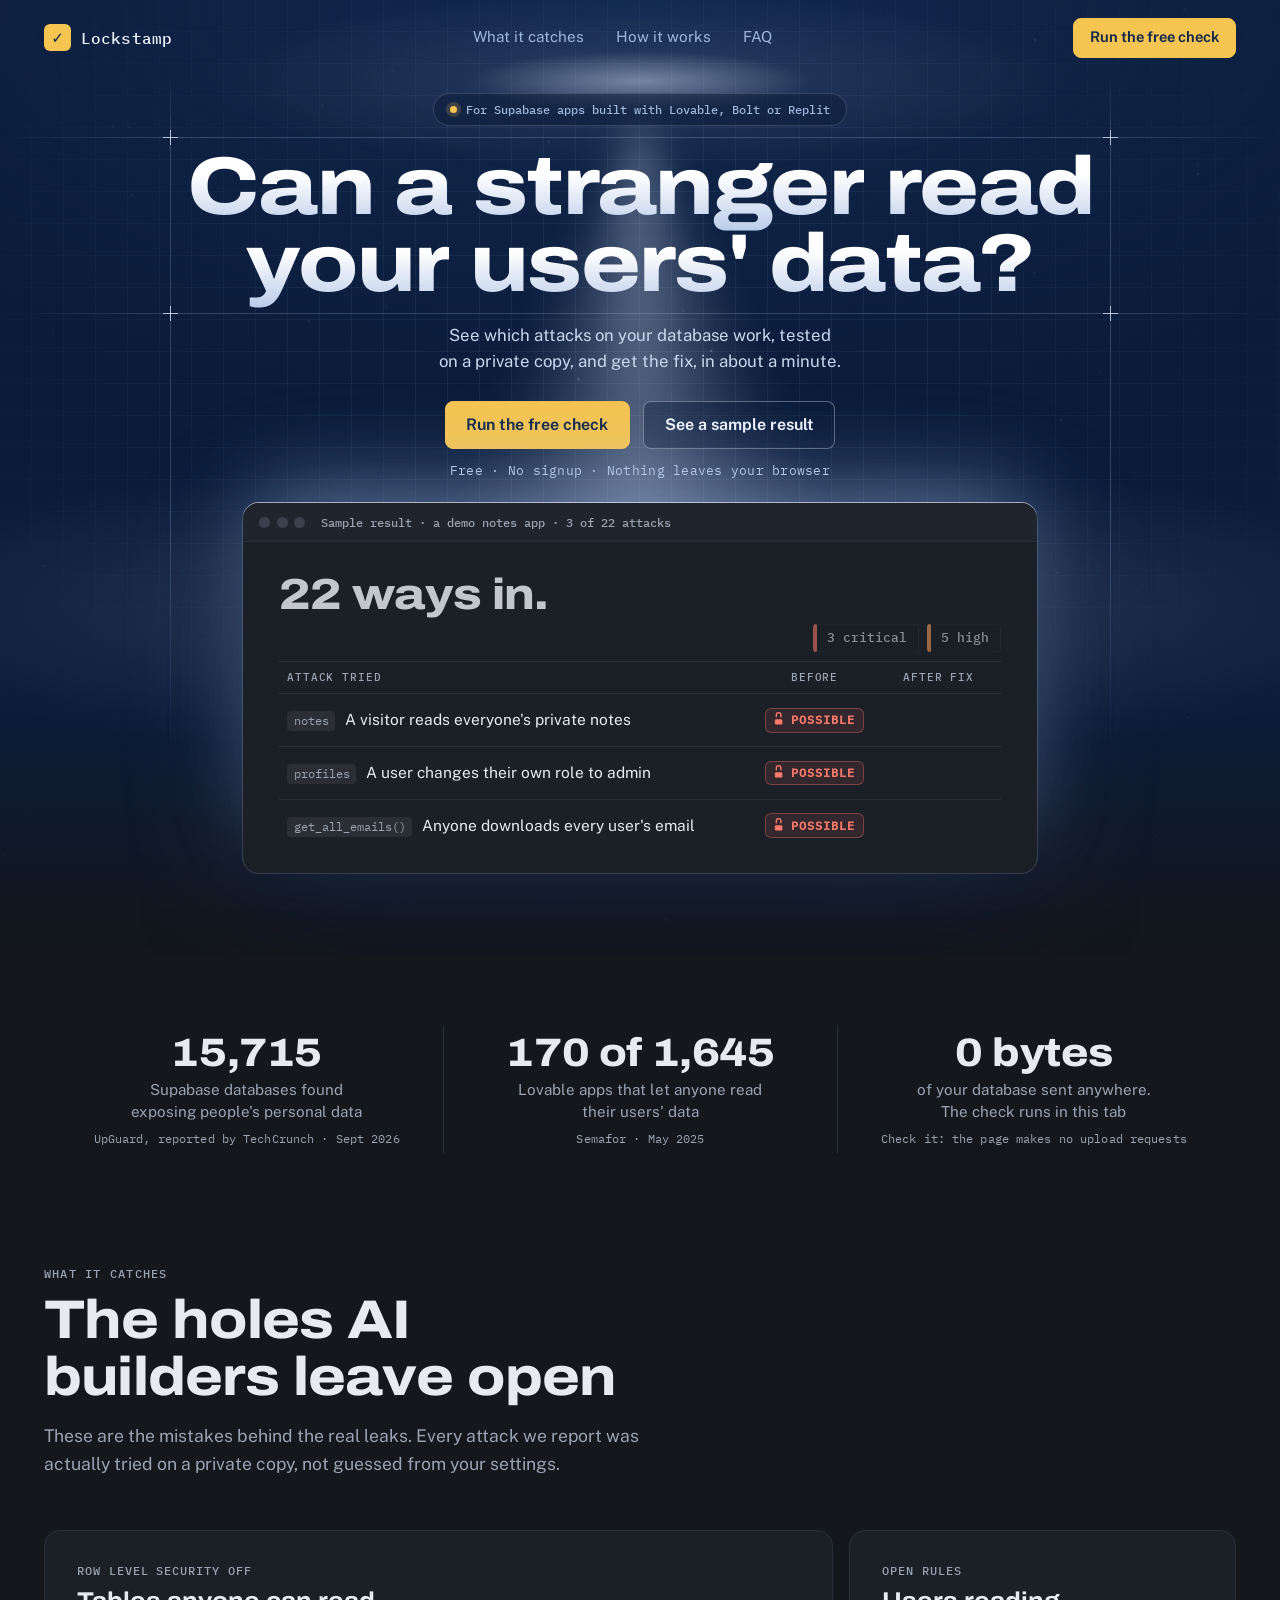
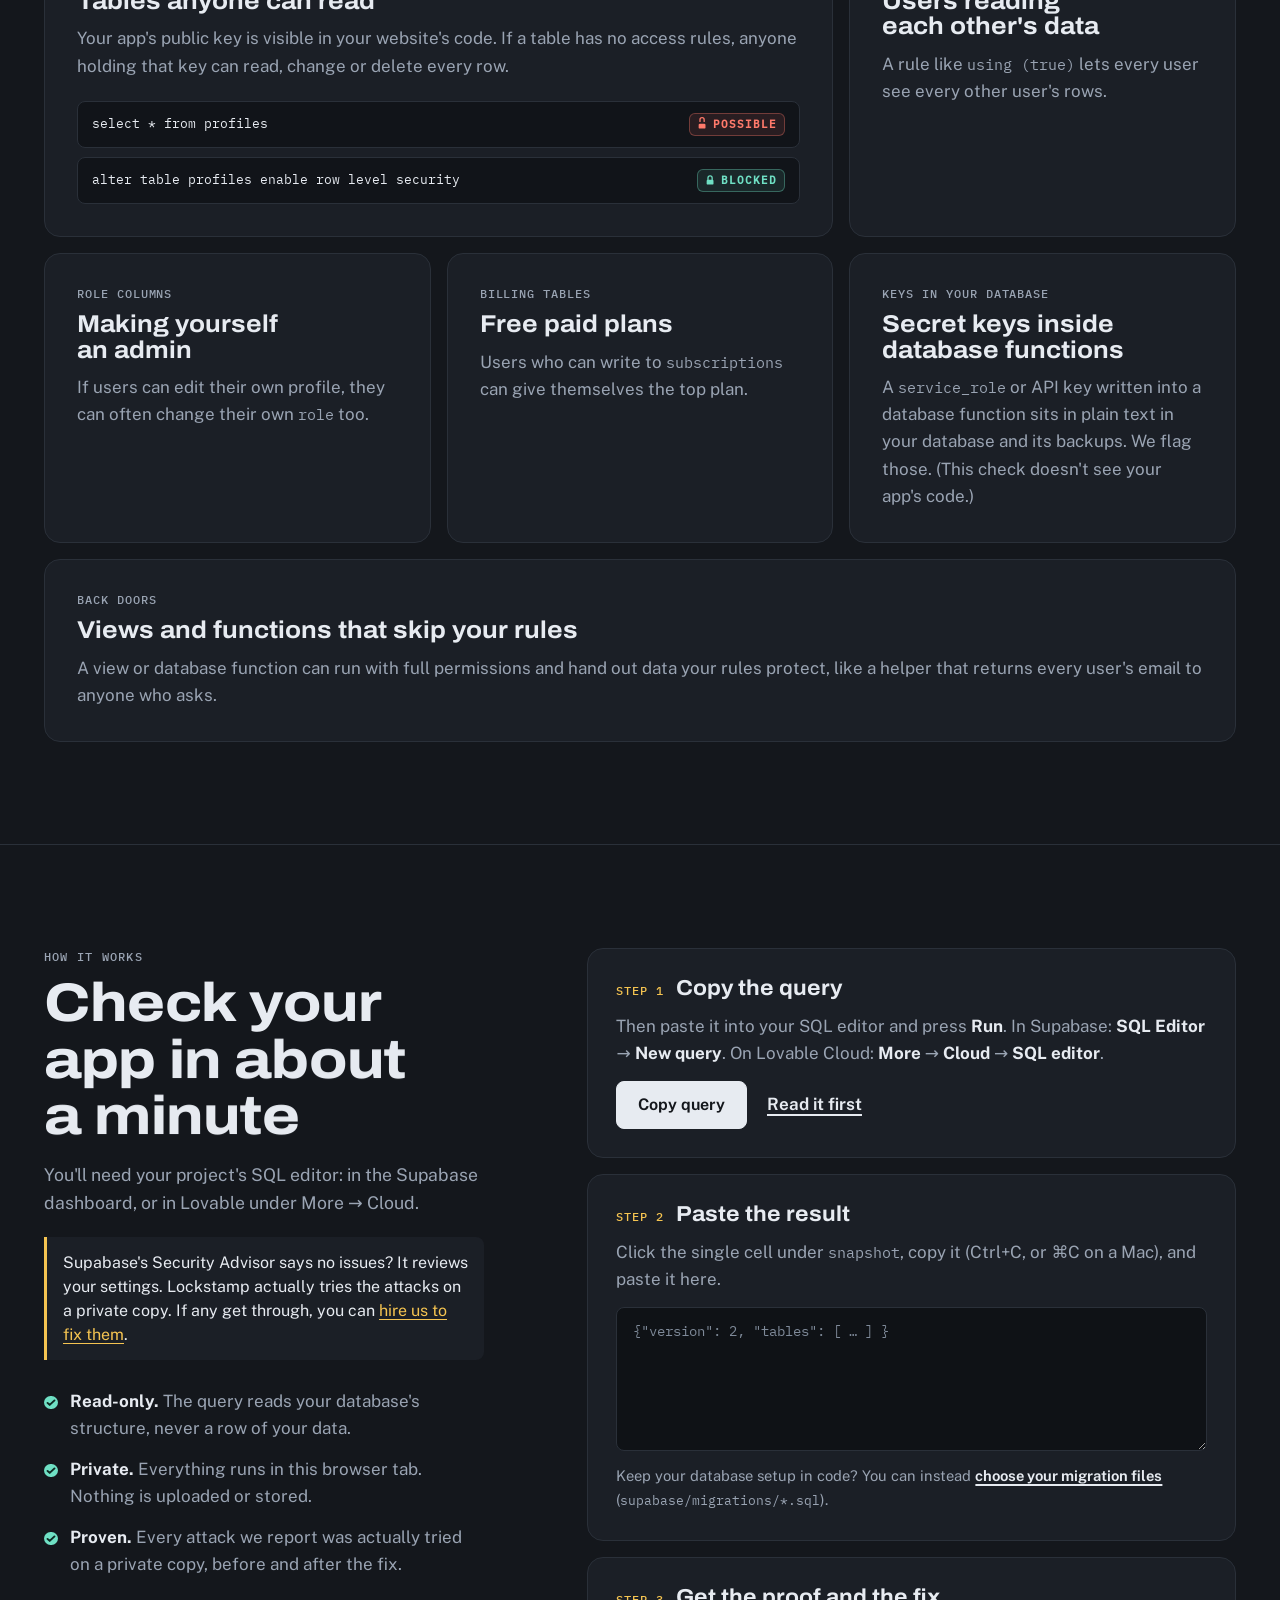
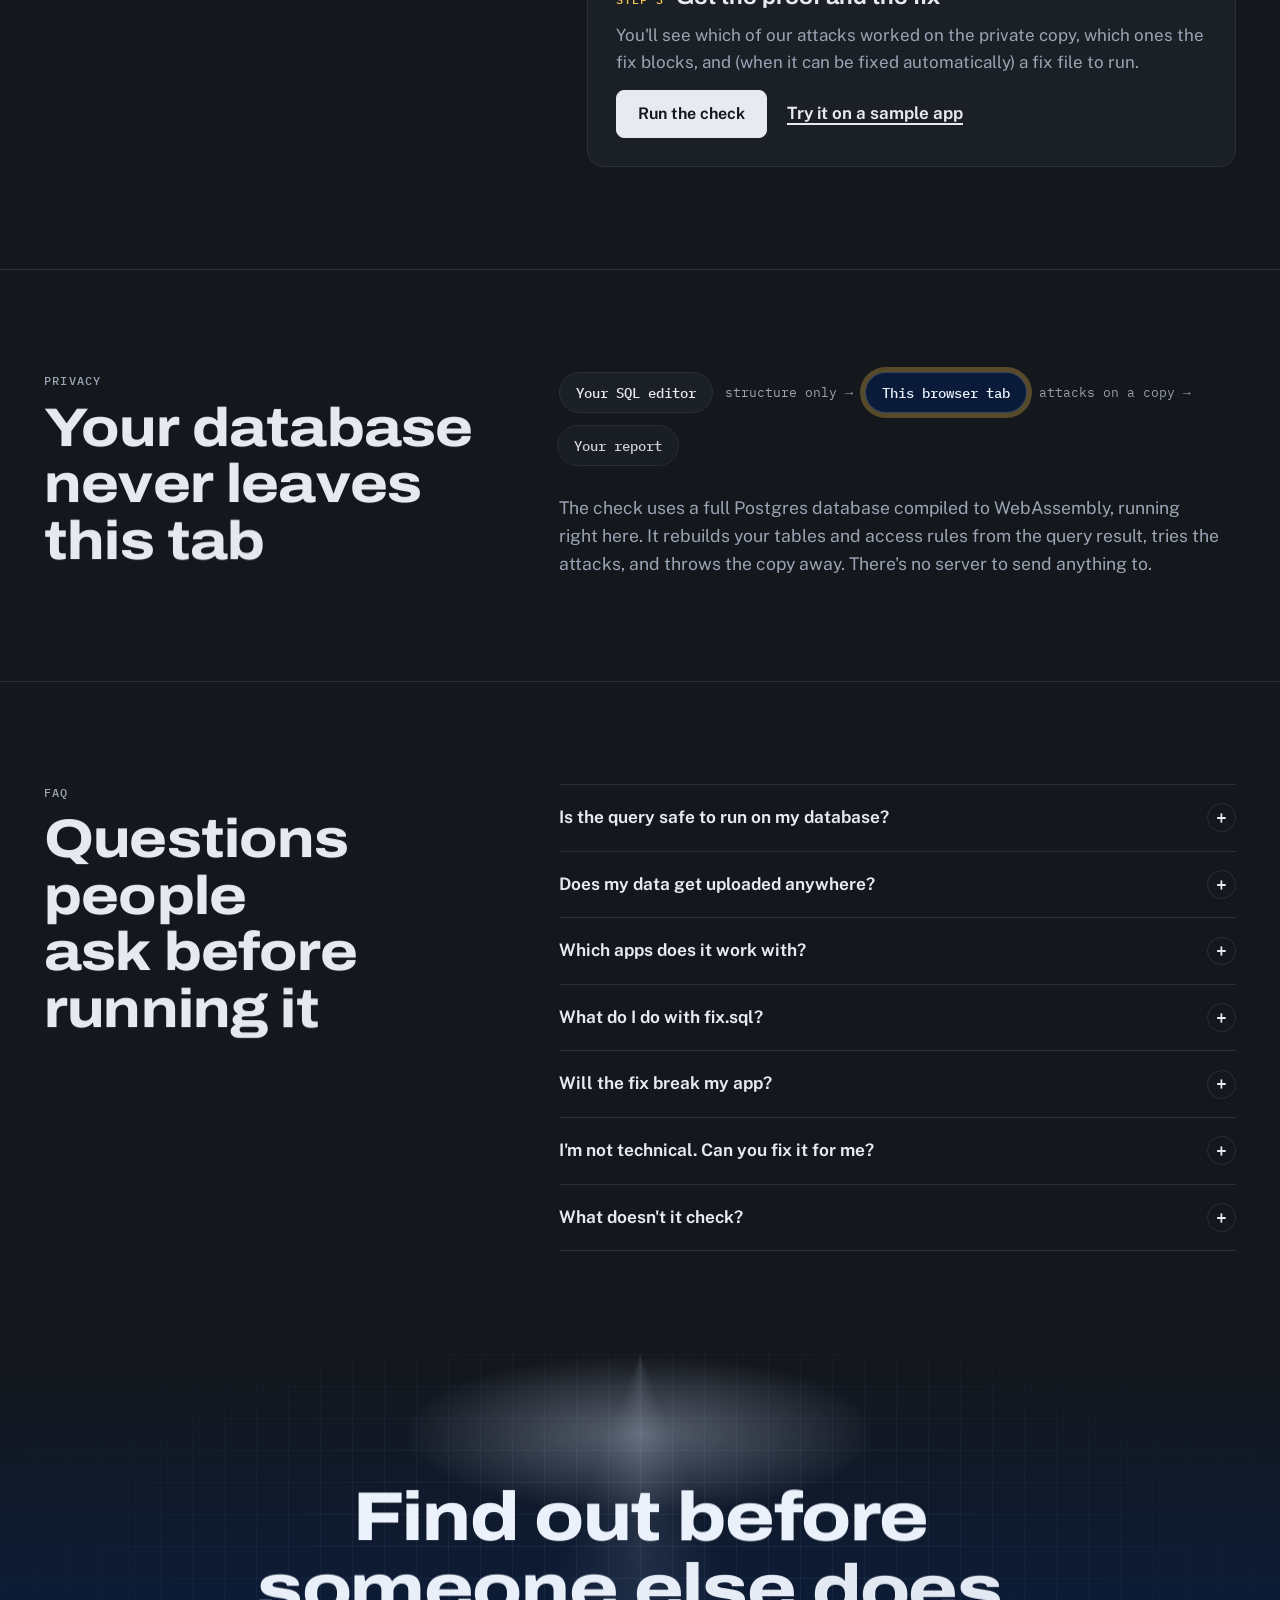
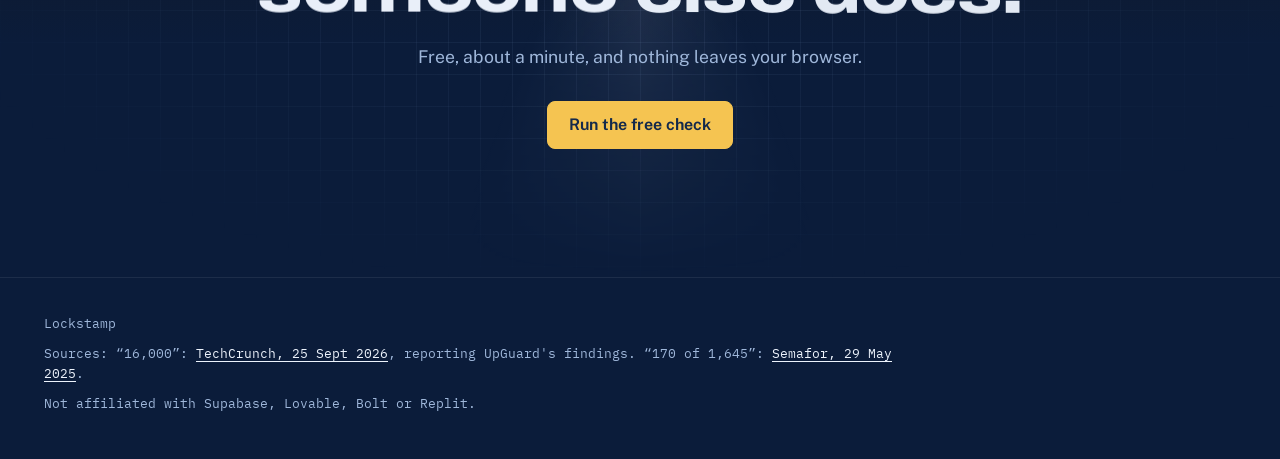
==== commit b0d10ce9: "SEO plumbing, clearer title, Advisor callout, new preview image Co-Authored-By: Claude Opus 5.5 <nor" ====
--- a/index.html
+++ b/index.html
@@ -3,11 +3,55 @@
   <head>
     <meta charset="utf-8" />
     <meta name="viewport" content="width=device-width, initial-scale=1" />
-    <title>Lockstamp: free security check for Supabase apps</title>
+    <title>Free RLS checker for Supabase apps (Lovable, Bolt, Replit) | Lockstamp</title>
     <meta
       name="description"
-      content="Check a Supabase app built with Lovable, Bolt or Replit for data leaks in about a minute. See which attacks work, tested on a private copy, plus the fix. Free, and nothing leaves your browser."
+      content="Check a Supabase app's Row Level Security in about a minute. Real attacks on a private copy in your browser, with a fix file when one can be made. Free, no signup."
     />
+    <link rel="canonical" href="https://lockstamp.github.io/" />
+
+    <meta property="og:type" content="website" />
+    <meta property="og:site_name" content="Lockstamp" />
+    <meta property="og:title" content="Free RLS checker for Supabase apps (Lovable, Bolt, Replit) | Lockstamp" />
+    <meta
+      property="og:description"
+      content="Check a Supabase app's Row Level Security in about a minute. Real attacks on a private copy in your browser, with a fix file when one can be made. Free, no signup."
+    />
+    <meta property="og:url" content="https://lockstamp.github.io/" />
+    <meta property="og:image" content="https://lockstamp.github.io/og.png" />
+    <meta property="og:image:width" content="1200" />
+    <meta property="og:image:height" content="630" />
+    <meta property="og:image:alt" content="Lockstamp: free RLS check for Supabase apps, with a sample result" />
+
+    <meta name="twitter:card" content="summary_large_image" />
+    <meta name="twitter:title" content="Free RLS checker for Supabase apps (Lovable, Bolt, Replit) | Lockstamp" />
+    <meta
+      name="twitter:description"
+      content="Check a Supabase app's Row Level Security in about a minute. Real attacks on a private copy in your browser, with a fix file when one can be made. Free, no signup."
+    />
+    <meta name="twitter:url" content="https://lockstamp.github.io/" />
+    <meta name="twitter:image" content="https://lockstamp.github.io/og.png" />
+    <meta name="twitter:image:alt" content="Lockstamp: free RLS check for Supabase apps, with a sample result" />
+
+    <script type="application/ld+json">
+      {
+        "@context": "https://schema.org",
+        "@type": "SoftwareApplication",
+        "name": "Lockstamp",
+        "description": "Free Row Level Security checker for Supabase apps built with Lovable, Bolt or Replit. Runs real attacks on a private copy of your database structure in your browser and generates a fix file when it can.",
+        "url": "https://lockstamp.github.io/",
+        "image": "https://lockstamp.github.io/og.png",
+        "applicationCategory": "SecurityApplication",
+        "operatingSystem": "Web",
+        "isAccessibleForFree": true,
+        "offers": { "@type": "Offer", "price": "0", "priceCurrency": "USD" },
+        "author": {
+          "@type": "Person",
+          "name": "Mark M.",
+          "url": "https://www.upwork.com/freelancers/~01d7446dbecad0fbf2"
+        }
+      }
+    </script>
     <link
       rel="icon"
       href="data:image/svg+xml,%3Csvg xmlns='http://www.w3.org/2000/svg' viewBox='0 0 32 32'%3E%3Crect width='32' height='32' rx='7' fill='%23F5C451'/%3E%3Cpath d='M9 16.5l4.5 4.5L23 11.5' stroke='%2313294B' stroke-width='3.5' fill='none' stroke-linecap='round' stroke-linejoin='round'/%3E%3C/svg%3E"
@@ -19,8 +63,8 @@
         if (!window.__motionReady) document.documentElement.classList.add("motion-fallback");
       }, 1500);
     </script>
-    <script type="module" crossorigin src="./assets/index-BmFe8hY4.js"></script>
-    <link rel="stylesheet" crossorigin href="./assets/index-CRaeb3iP.css">
+    <script type="module" crossorigin src="./assets/index-DOeSu-Yr.js"></script>
+    <link rel="stylesheet" crossorigin href="./assets/index-DW02OI4h.css">
   </head>
   <body>
     <a class="skip" href="#check">Skip to the check</a>
@@ -215,6 +259,7 @@
           <p class="kicker">How it works</p>
           <h2 id="check-title">Check your app in about a minute</h2>
           <p class="section-lede">You'll need your project's SQL editor: in the Supabase dashboard, or in Lovable under More → Cloud.</p>
+          <p class="advisor-note">Supabase's Security Advisor says no issues? It reviews your settings. Lockstamp actually tries the attacks on a private copy. <span data-offer-only>If any get through, you can <a href="#faq-fix">hire us to fix them</a>.</span></p>
           <ul class="assurances">
             <li><strong>Read-only.</strong> The query reads your database's structure, never a row of your data.</li>
             <li><strong>Private.</strong> Everything runs in this browser tab. Nothing is uploaded or stored.</li>
--- a/assets/index-DW02OI4h.css
+++ b/assets/index-DW02OI4h.css
@@ -0,0 +1 @@
+@font-face{font-family:Archivo Variable;font-style:normal;font-display:swap;font-weight:100 900;font-stretch:62% 125%;src:url(./archivo-vietnamese-wdth-normal-rJmnGBSt.woff2)format("woff2-variations");unicode-range:U+102-103,U+110-111,U+128-129,U+168-169,U+1A0-1A1,U+1AF-1B0,U+300-301,U+303-304,U+308-309,U+323,U+329,U+1EA0-1EF9,U+20AB}@font-face{font-family:Archivo Variable;font-style:normal;font-display:swap;font-weight:100 900;font-stretch:62% 125%;src:url(./archivo-latin-ext-wdth-normal-7khWdh9v.woff2)format("woff2-variations");unicode-range:U+100-2BA,U+2BD-2C5,U+2C7-2CC,U+2CE-2D7,U+2DD-2FF,U+304,U+308,U+329,U+1D00-1DBF,U+1E00-1E9F,U+1EF2-1EFF,U+2020,U+20A0-20AB,U+20AD-20C0,U+2113,U+2C60-2C7F,U+A720-A7FF}@font-face{font-family:Archivo Variable;font-style:normal;font-display:swap;font-weight:100 900;font-stretch:62% 125%;src:url(./archivo-latin-wdth-normal-DY7AcnAa.woff2)format("woff2-variations");unicode-range:U+??,U+131,U+152-153,U+2BB-2BC,U+2C6,U+2DA,U+2DC,U+304,U+308,U+329,U+2000-206F,U+20AC,U+2122,U+2191,U+2193,U+2212,U+2215,U+FEFF,U+FFFD}@font-face{font-family:Public Sans Variable;font-style:normal;font-display:swap;font-weight:100 900;src:url(./public-sans-vietnamese-wght-normal-CtlIRbEm.woff2)format("woff2-variations");unicode-range:U+102-103,U+110-111,U+128-129,U+168-169,U+1A0-1A1,U+1AF-1B0,U+300-301,U+303-304,U+308-309,U+323,U+329,U+1EA0-1EF9,U+20AB}@font-face{font-family:Public Sans Variable;font-style:normal;font-display:swap;font-weight:100 900;src:url(./public-sans-latin-ext-wght-normal-MQgHevqp.woff2)format("woff2-variations");unicode-range:U+100-2BA,U+2BD-2C5,U+2C7-2CC,U+2CE-2D7,U+2DD-2FF,U+304,U+308,U+329,U+1D00-1DBF,U+1E00-1E9F,U+1EF2-1EFF,U+2020,U+20A0-20AB,U+20AD-20C0,U+2113,U+2C60-2C7F,U+A720-A7FF}@font-face{font-family:Public Sans Variable;font-style:normal;font-display:swap;font-weight:100 900;src:url(./public-sans-latin-wght-normal-DdeTHZLK.woff2)format("woff2-variations");unicode-range:U+??,U+131,U+152-153,U+2BB-2BC,U+2C6,U+2DA,U+2DC,U+304,U+308,U+329,U+2000-206F,U+20AC,U+2122,U+2191,U+2193,U+2212,U+2215,U+FEFF,U+FFFD}@font-face{font-family:IBM Plex Mono;font-style:normal;font-display:swap;font-weight:400;src:url(./ibm-plex-mono-cyrillic-ext-400-normal-xuaO2J-f.woff2)format("woff2"),url(./ibm-plex-mono-cyrillic-ext-400-normal-DMdlQ8Kv.woff)format("woff");unicode-range:U+460-52F,U+1C80-1C8A,U+20B4,U+2DE0-2DFF,U+A640-A69F,U+FE2E-FE2F}@font-face{font-family:IBM Plex Mono;font-style:normal;font-display:swap;font-weight:400;src:url(./ibm-plex-mono-cyrillic-400-normal-BSMlKf0J.woff2)format("woff2"),url(./ibm-plex-mono-cyrillic-400-normal-CEL4l2ZJ.woff)format("woff");unicode-range:U+301,U+400-45F,U+490-491,U+4B0-4B1,U+2116}@font-face{font-family:IBM Plex Mono;font-style:normal;font-display:swap;font-weight:400;src:url(./ibm-plex-mono-vietnamese-400-normal-BulugwFq.woff2)format("woff2"),url(./ibm-plex-mono-vietnamese-400-normal-DDuiU_S-.woff)format("woff");unicode-range:U+102-103,U+110-111,U+128-129,U+168-169,U+1A0-1A1,U+1AF-1B0,U+300-301,U+303-304,U+308-309,U+323,U+329,U+1EA0-1EF9,U+20AB}@font-face{font-family:IBM Plex Mono;font-style:normal;font-display:swap;font-weight:400;src:url(./ibm-plex-mono-latin-ext-400-normal-BmRBH3aV.woff2)format("woff2"),url(./ibm-plex-mono-latin-ext-400-normal-D3D2R8hC.woff)format("woff");unicode-range:U+100-2BA,U+2BD-2C5,U+2C7-2CC,U+2CE-2D7,U+2DD-2FF,U+304,U+308,U+329,U+1D00-1DBF,U+1E00-1E9F,U+1EF2-1EFF,U+2020,U+20A0-20AB,U+20AD-20C0,U+2113,U+2C60-2C7F,U+A720-A7FF}@font-face{font-family:IBM Plex Mono;font-style:normal;font-display:swap;font-weight:400;src:url(./ibm-plex-mono-latin-400-normal-DMJ8VG8y.woff2)format("woff2"),url(./ibm-plex-mono-latin-400-normal-CvHOgSBP.woff)format("woff");unicode-range:U+??,U+131,U+152-153,U+2BB-2BC,U+2C6,U+2DA,U+2DC,U+304,U+308,U+329,U+2000-206F,U+20AC,U+2122,U+2191,U+2193,U+2212,U+2215,U+FEFF,U+FFFD}@font-face{font-family:IBM Plex Mono;font-style:normal;font-display:swap;font-weight:500;src:url(./ibm-plex-mono-cyrillic-ext-500-normal-BqneJy0T.woff2)format("woff2"),url(./ibm-plex-mono-cyrillic-ext-500-normal-BIfNGwUT.woff)format("woff");unicode-range:U+460-52F,U+1C80-1C8A,U+20B4,U+2DE0-2DFF,U+A640-A69F,U+FE2E-FE2F}@font-face{font-family:IBM Plex Mono;font-style:normal;font-display:swap;font-weight:500;src:url(./ibm-plex-mono-cyrillic-500-normal-Bq9vWWag.woff2)format("woff2"),url(./ibm-plex-mono-cyrillic-500-normal-Ael50iVv.woff)format("woff");unicode-range:U+301,U+400-45F,U+490-491,U+4B0-4B1,U+2116}@font-face{font-family:IBM Plex Mono;font-style:normal;font-display:swap;font-weight:500;src:url(./ibm-plex-mono-vietnamese-500-normal-DZ4AoWbu.woff2)format("woff2"),url(./ibm-plex-mono-vietnamese-500-normal-C8zxqsMH.woff)format("woff");unicode-range:U+102-103,U+110-111,U+128-129,U+168-169,U+1A0-1A1,U+1AF-1B0,U+300-301,U+303-304,U+308-309,U+323,U+329,U+1EA0-1EF9,U+20AB}@font-face{font-family:IBM Plex Mono;font-style:normal;font-display:swap;font-weight:500;src:url(./ibm-plex-mono-latin-ext-500-normal-CAhNIIs5.woff2)format("woff2"),url(./ibm-plex-mono-latin-ext-500-normal-CZ70TYgx.woff)format("woff");unicode-range:U+100-2BA,U+2BD-2C5,U+2C7-2CC,U+2CE-2D7,U+2DD-2FF,U+304,U+308,U+329,U+1D00-1DBF,U+1E00-1E9F,U+1EF2-1EFF,U+2020,U+20A0-20AB,U+20AD-20C0,U+2113,U+2C60-2C7F,U+A720-A7FF}@font-face{font-family:IBM Plex Mono;font-style:normal;font-display:swap;font-weight:500;src:url(./ibm-plex-mono-latin-500-normal-DSY6xOcd.woff2)format("woff2"),url(./ibm-plex-mono-latin-500-normal-CB9ihrfo.woff)format("woff");unicode-range:U+??,U+131,U+152-153,U+2BB-2BC,U+2C6,U+2DA,U+2DC,U+304,U+308,U+329,U+2000-206F,U+20AC,U+2122,U+2191,U+2193,U+2212,U+2215,U+FEFF,U+FFFD}:root{--night:#0b1c3a;--ink:#e7ebf1;--ink-soft:#9aa4b3;--paper:#14171c;--sheet:#1b1f26;--sheet-raised:#232831;--rule:#2a3039;--on-accent:#13294b;--grid:#9ec0f013;--draft:#aac8f53d;--on-night:#edf3fc;--on-night-soft:#9fb7da;--lamp:222, 233, 255;--accent:#f5c451;--open-rgb:255, 122, 107;--shut-rgb:111, 224, 196;--amber-rgb:245, 196, 81;--possible:rgb(var(--open-rgb));--blocked:rgb(var(--shut-rgb));--decide:rgb(var(--amber-rgb));--font-display:"Archivo Variable", "Arial Narrow", system-ui, sans-serif;--font-body:"Public Sans Variable", system-ui, -apple-system, "Segoe UI", sans-serif;--font-mono:"IBM Plex Mono", ui-monospace, "Cascadia Mono", Consolas, monospace;--page:1240px;--gutter:clamp(1.1rem, 4vw, 2.75rem);--radius:8px;--radius-lg:16px;--ease-out:cubic-bezier(.16, 1, .3, 1);--window:min(clamp(760px, 62vw, 980px), 100%);--lightningcss-light: ;--lightningcss-dark:initial;color-scheme:dark}*,:before,:after{box-sizing:border-box}[hidden]{display:none!important}html{-webkit-text-size-adjust:100%}body{background:var(--paper);color:var(--ink);font:400 1.0625rem/1.6 var(--font-body);-webkit-font-smoothing:antialiased;margin:0;overflow-x:clip}h1,h2,h3{font-family:var(--font-display);text-wrap:balance;margin:0;line-height:1.04}p{margin:0}code,pre{font-family:var(--font-mono)}code{font-size:.86em}a{color:inherit}:focus-visible{outline:3px solid var(--accent);outline-offset:3px;border-radius:4px}#check:focus{outline:none}.visually-hidden{clip-path:inset(50%);white-space:nowrap;width:1px;height:1px;overflow:hidden;position:absolute!important}.nowrap{white-space:nowrap}.skip{left:var(--gutter);background:var(--sheet);border-radius:var(--radius);z-index:20;padding:.5rem .75rem;position:absolute;top:-4rem}.skip:focus{top:.75rem}.js .reveal,.js .side,.js .beam,.js .dust,.js .drafting{opacity:0}.motion-fallback .reveal,.motion-fallback .side,.motion-fallback .beam,.motion-fallback .dust,.motion-fallback .drafting{opacity:1!important}.motion-fallback .reveal{transform:none!important}.nav,.hero,.catches,.check,.progress,.results,.privacy,.faq,.closing,.footer{padding-inline:max(var(--gutter), calc((100% - var(--page)) / 2))}.dark{background:radial-gradient(120% 70% at 50% 0%, #12284f 0%, transparent 60%), var(--night);color:var(--on-night);isolation:isolate;position:relative;overflow:clip}.dark:before{content:"";z-index:-3;pointer-events:none;background-image:linear-gradient(var(--grid) 1px, transparent 1px), linear-gradient(90deg, var(--grid) 1px, transparent 1px);background-position:-1px -1px;background-size:32px 32px;position:absolute;inset:0;-webkit-mask-image:radial-gradient(75% 70% at 50% 35%,#000 25%,#0000 80%);mask-image:radial-gradient(75% 70% at 50% 35%,#000 25%,#0000 80%)}.dark:after{content:"";z-index:-1;pointer-events:none;background:linear-gradient(180deg, transparent, var(--paper));height:min(260px,30%);position:absolute;bottom:0;left:0;right:0}.beam{--apex:130px;z-index:-2;top:calc(var(--beam-top,4.5rem) - var(--apex));width:3600px;height:calc(100% - var(--beam-top,4.5rem) + var(--apex));transform-origin:50% var(--apex);rotate:var(--beam-angle,0deg);pointer-events:none;will-change:opacity;margin-left:-1800px;position:absolute;left:50%}.beam:before,.beam:after{content:"";position:absolute;inset:0}.beam:before{--s:var(--beam-spread,34deg);background:conic-gradient(from calc(180deg - var(--s)) at 50% var(--apex), transparent 0deg, rgba(var(--lamp), .06) calc(var(--s) * .25), rgba(var(--lamp), .17) calc(var(--s) * .55), rgba(var(--lamp), .28) calc(var(--s) * .8), rgba(var(--lamp), .34) var(--s), rgba(var(--lamp), .28) calc(var(--s) * 1.2), rgba(var(--lamp), .17) calc(var(--s) * 1.45), rgba(var(--lamp), .06) calc(var(--s) * 1.75), transparent calc(var(--s) * 2));filter:blur(16px);-webkit-mask-image:linear-gradient(180deg, transparent var(--apex), #000 calc(var(--apex) + 85px), #000 55%, transparent 90%);-webkit-mask-image:linear-gradient(180deg, transparent var(--apex), #000 calc(var(--apex) + 85px), #000 55%, transparent 90%);mask-image:linear-gradient(180deg, transparent var(--apex), #000 calc(var(--apex) + 85px), #000 55%, transparent 90%)}.beam:after{background:radial-gradient(closest-side, rgba(var(--lamp), .42), transparent) 50% calc(var(--apex) - 30px) / 340px 60px no-repeat, radial-gradient(closest-side, rgba(var(--lamp), .12), transparent) 50% calc(var(--apex) - 90px) / 900px 180px no-repeat}.dust{z-index:-1;pointer-events:none;width:100%;height:100%;position:absolute;inset:0}.drafting{z-index:-1;pointer-events:none;position:absolute;inset:0}.drafting:not(.measured){display:none}.drafting>span{display:block;position:absolute}.rule-h{background:linear-gradient(90deg, transparent, var(--draft) 14%, var(--draft) 86%, transparent);height:1px;left:0;right:0}.rule-h.top{top:var(--h1-top)}.rule-h.bottom{top:var(--h1-bottom)}.rule-v{transform-origin:50% 30%;background:linear-gradient(180deg, transparent 4.5rem, var(--draft) 9rem, var(--draft) 55%, transparent 80%);width:1px;top:0;bottom:0}.rule-v.left{left:var(--h1-left)}.rule-v.right{left:var(--h1-right)}.tick{width:15px;height:15px;margin:-7px 0 0 -7px}.tick:before,.tick:after{content:"";background:#e2ecffbf;position:absolute}.tick:before{width:1px;height:15px;top:0;left:7px}.tick:after{width:15px;height:1px;top:7px;left:0}.tick.tl,.tick.bl{left:var(--h1-left)}.tick.tr,.tick.br{left:var(--h1-right)}.tick.tl,.tick.tr{top:var(--h1-top)}.tick.bl,.tick.br{top:var(--h1-bottom)}.nav{justify-content:space-between;align-items:center;gap:1rem;padding-block:1.1rem;display:flex;position:relative}.brand{font:500 .98rem var(--font-mono);letter-spacing:.01em;align-items:center;gap:.6rem;text-decoration:none;display:inline-flex}.brand-mark{background:var(--accent);width:1.7rem;height:1.7rem;color:var(--on-accent);font:800 .95rem var(--font-body);border-radius:6px;place-items:center;display:inline-grid}.nav-links{gap:clamp(1rem,2.5vw,2.25rem);font-size:.95rem;display:flex}.nav-links a{color:var(--on-night-soft);text-decoration:none;transition:color .16s}.nav-links a:hover{color:var(--on-night)}.hero{text-align:center;flex-direction:column;align-items:center;padding-top:clamp(.75rem,2vh,2.5rem);display:flex;position:relative}.badge{font:500 .78rem/1.35 var(--font-mono);color:var(--on-night-soft);background:#0b1c3a8c;border:1px solid #edf3fc29;border-radius:999px;align-items:center;gap:.6rem;max-width:100%;padding:.45rem .95rem;display:inline-flex}.badge-short{display:none}@media (max-width:480px){.badge-long{display:none}.badge-short{display:inline}}.badge-dot{background:var(--accent);border-radius:50%;flex:none;width:.45rem;height:.45rem;box-shadow:0 0 0 4px #f5c4512e}.hero{--h1-size:clamp(2.5rem, min(6.4vw, 9.6vh), 8rem)}.hero h1{font-size:var(--h1-size);letter-spacing:-.02em;color:#f2f6fd;max-width:11.6em;margin-top:clamp(.9rem,2.4vh,1.6rem);font-weight:790;font-stretch:118%;line-height:.94}.hero h1.is-split .word{background:linear-gradient(#fff 30%,#b3c7e8 100%);color:#0000;will-change:transform, opacity, filter;-webkit-background-clip:text;background-clip:text;margin-bottom:-.14em;padding-bottom:.14em}.lede{color:#c9d8ee;text-wrap:balance;max-width:50ch;margin-top:clamp(.9rem,2.2vh,1.5rem);font-size:clamp(1.05rem,1.3vw,1.28rem);line-height:1.55}.hero-actions{flex-wrap:wrap;justify-content:center;gap:.8rem;margin-top:clamp(1.1rem,3vh,2rem);display:flex}.fud{font:400 .82rem var(--font-mono);color:#b9cbe6;letter-spacing:.02em;text-wrap:balance;margin-top:clamp(.6rem,1.5vh,1rem)}.stage{justify-content:center;width:100%;margin-top:clamp(1rem,2.6vh,2.5rem);padding-bottom:clamp(3rem,9vh,6.5rem);display:flex;position:relative}.stage:before{content:"";z-index:-1;pointer-events:none;background:radial-gradient(closest-side, rgba(var(--lamp), .16), transparent);width:min(1700px,160%);height:70%;position:absolute;top:-12%;left:50%;translate:-50%}.window{z-index:2;width:var(--window);border-radius:var(--radius-lg);background:var(--sheet);color:var(--ink);text-align:left;transform-origin:50% 0;margin:0;position:relative;box-shadow:0 0 0 1px #ffffff24,0 -1px #ffffff80,0 -30px 80px -20px #b4cdff61,0 0 130px #96b9ff29,0 50px 120px -30px #020a1ad9,0 20px 40px -20px #020a1a99}.window-bar{border-bottom:1px solid var(--rule);border-radius:var(--radius-lg) var(--radius-lg) 0 0;background:#20252d;align-items:center;gap:1rem;padding:.7rem 1rem;display:flex}.window-dots{gap:.4rem;display:inline-flex}.window-dots i{background:#3a414d;border-radius:50%;width:.7rem;height:.7rem}.window-title{font:500 .78rem var(--font-mono);color:var(--ink-soft)}.window-body{border-radius:0 0 var(--radius-lg) var(--radius-lg);padding:clamp(1rem,3.2vh,2rem) clamp(1.25rem,3vw,2.25rem) clamp(.75rem,2.4vh,1.5rem);position:relative;overflow:hidden}.window-head{flex-wrap:wrap;justify-content:space-between;align-items:flex-end;gap:1rem 2rem;padding-bottom:clamp(.5rem,1.4vh,1rem);display:flex}.mock-verdict{font:790 clamp(1.9rem, min(3.4vw, 5vh), 3rem)/1 var(--font-display);letter-spacing:-.015em;font-stretch:116%}.mock-verdict.scanning{color:var(--ink-soft);font-weight:600;font-stretch:108%}.mock-detail{color:var(--ink-soft);margin-top:.4rem;font-size:1.05rem}.mock-counts{gap:.5rem;margin:0;padding:0;list-style:none;display:flex}.mock-counts li,.count{font:500 .82rem var(--font-mono);border:1px solid var(--rule);border-left:4px solid var(--sev);background:var(--sheet);border-radius:4px;padding:.3rem .65rem}.scanline{pointer-events:none;opacity:0;background:linear-gradient(180deg, transparent, rgba(var(--open-rgb), .08) 70%, rgba(var(--open-rgb), .3) 100%);border-bottom:1.5px solid rgba(var(--open-rgb), .85);height:3.5rem;box-shadow:0 6px 18px -6px rgba(var(--open-rgb), .6);position:absolute;top:0;left:0;right:0}.scanline.fixing{background:linear-gradient(180deg, transparent, rgba(var(--shut-rgb), .07) 70%, rgba(var(--shut-rgb), .26) 100%);border-bottom-color:rgba(var(--shut-rgb), .85);box-shadow:0 6px 18px -6px rgba(var(--shut-rgb), .6)}.slip{border-collapse:collapse;width:100%;font-size:.97rem}.slip th{font:500 .7rem var(--font-mono);text-transform:uppercase;letter-spacing:.08em;color:var(--ink-soft);text-align:left;border-top:1px solid var(--rule);padding:.55rem .5rem}.slip td{border-top:1px solid var(--rule);vertical-align:middle;padding:clamp(.6rem,1.5vh,.85rem) .5rem;line-height:1.35}.slip td:first-child code{color:var(--ink-soft);background:#ffffff12;border-radius:4px;margin-right:.6rem;padding:.12rem .42rem;font-size:.76rem;display:inline-block}.slip th:not(:first-child),.slip td:not(:first-child){text-align:center;white-space:nowrap;width:7.75rem}.side{z-index:1;width:clamp(200px, calc((100vw - var(--window)) / 2 - 3rem), 21.25rem);color:#d6e3f7;text-align:left;background:linear-gradient(#282e38f5,#181c23eb);border:1px solid #ffffff1a;border-radius:14px;max-height:19rem;margin:0;position:absolute;top:clamp(1.75rem,5vh,3.25rem);overflow:hidden;box-shadow:inset 0 1px #fff6,inset 0 34px 40px -34px #bed4ff59;-webkit-mask-image:linear-gradient(#000 62%,#0000 100%);mask-image:linear-gradient(#000 62%,#0000 100%)}.side-left{right:calc(50% + var(--window) / 2 - 1.25rem);transform-origin:100% 100%;transform:rotate(-6deg)}.side-right{left:calc(50% + var(--window) / 2 - 1.25rem);transform-origin:0 100%;transform:rotate(6deg)}.side-head{font:500 .74rem var(--font-mono);color:var(--on-night-soft);border-bottom:1px solid #d6e4ff1a;align-items:center;gap:.55rem;padding:.7rem 1rem;display:flex}.side-dot{background:var(--accent);border-radius:50%;width:.45rem;height:.45rem}.side pre{white-space:pre;color:#cfdcf2;margin:0;padding:.9rem 1rem 0;font-size:clamp(.64rem,.55vw + .15rem,.74rem);line-height:1.65;overflow:hidden}.side .k{color:#9cc1ff}.side .s{color:var(--accent)}.side-findings{gap:.6rem;margin:0;padding:.75rem 1rem 0;font-size:.8rem;line-height:1.4;list-style:none;display:grid}.side-findings li{border-bottom:1px solid #d6e4ff14;gap:.3rem;padding-bottom:.6rem;display:grid}.side-findings code{color:#fff}.sev-tag{background:var(--sev-bright);color:var(--night);font:600 .62rem var(--font-mono);letter-spacing:.08em;text-transform:uppercase;border-radius:3px;justify-self:start;padding:.12rem .42rem}.sev-tag.sev-critical{--sev-bright:#ff8f78}.sev-tag.sev-high{--sev-bright:#ffb56b}.chip{--tone:var(--open-rgb);border:1px solid rgba(var(--tone), .34);background:rgba(var(--tone), .1);color:rgb(var(--tone));font:600 .72rem/1 var(--font-mono);letter-spacing:.09em;text-transform:uppercase;white-space:nowrap;border-radius:6px;align-items:center;gap:.45em;padding:.42em .7em .42em .55em;display:inline-flex}.chip .lock{flex:none;width:1.15em;height:1.15em;overflow:visible}.chip .lock .shackle{fill:none;stroke:currentColor;stroke-width:1.7px;stroke-linecap:round;transition:transform .22s ease-in}.chip .lock rect{fill:currentColor}.chip:not(.blocked) .shackle{transform:translateY(-3px)}.chip.blocked{--tone:var(--shut-rgb)}.chip.decide{--tone:var(--amber-rgb)}.chip.open{background:rgba(var(--tone), .18);border-color:rgba(var(--tone), .6)}.chip.untested{--tone:155, 165, 180;background:0 0;border-style:dashed}.chip.small{font-size:.66rem}.chip.flash{animation:.7s ease-out chip-flash}@keyframes chip-flash{0%{box-shadow:0 0 0 0 rgba(var(--tone), .7)}to{box-shadow:0 0 0 9px rgba(var(--tone), 0)}}.chip.press{animation:.38s cubic-bezier(.2,.9,.3,1.2) both chip-in;animation-delay:calc(var(--base,0s) + var(--i,0) * var(--step,.11s))}.chip.blocked.press .shackle{animation:.24s ease-in both shackle-shut;animation-delay:calc(var(--base,0s) + var(--i,0) * var(--step,.11s) + .26s)}@keyframes chip-in{0%{opacity:0;transform:translateY(5px)scale(.92)}to{opacity:1;transform:none}}@keyframes shackle-shut{0%{transform:translateY(-3px)}to{transform:none}}.proof{padding:clamp(3rem, 6vw, 4.5rem) var(--gutter) 0;max-width:calc(1180px + 2 * var(--gutter));grid-template-columns:repeat(3,minmax(0,1fr));margin:0 auto;list-style:none;display:grid}.proof li{text-align:center;align-content:start;justify-items:center;gap:.45rem;padding:.4rem 1.4rem;display:grid}.proof li+li{border-left:1px solid var(--rule)}.proof strong{font:790 clamp(1.9rem, 3.1vw, 2.9rem)/1 var(--font-display);letter-spacing:-.01em;font-variant-numeric:tabular-nums;white-space:nowrap;color:var(--ink);font-stretch:112%}.proof span{color:var(--ink-soft);max-width:28ch;font-size:.95rem;line-height:1.45}.proof small{font:400 .72rem/1.4 var(--font-mono);color:var(--ink-soft);letter-spacing:.01em}.button{border-radius:var(--radius);min-height:3rem;color:var(--ink);font:650 1rem/1 var(--font-body);cursor:pointer;transition:transform .2s var(--ease-out), background-color .16s ease, box-shadow .2s ease, color .16s ease;background:0 0;border:1.5px solid #e7ebf152;justify-content:center;align-items:center;gap:.5rem;padding:.7rem 1.3rem;text-decoration:none;display:inline-flex}.button:hover{background:#ffffff0f;transform:translateY(-2px)}.button:active{transform:translateY(0)}.button.primary{border-color:var(--ink);background:var(--ink);color:var(--paper)}.button.primary:hover{background:#fff;border-color:#fff;box-shadow:0 10px 28px -12px #ffffff59}.button.accent{background:var(--accent);border-color:var(--accent);color:var(--on-accent)}.button.accent:hover{background:#ffd36a;border-color:#ffd36a;box-shadow:0 12px 32px -10px #f5c4518c}.button.outline-light{color:var(--on-night);background:#0b1c3a66;border-color:#edf3fc59}.button.outline-light:hover{background:#edf3fc1a}.button.small{min-height:2.5rem;padding:.5rem 1rem;font-size:.92rem}.button:disabled{opacity:.55;cursor:progress;transform:none}.text-button{color:var(--ink);font:inherit;text-underline-offset:.22em;cursor:pointer;background:0 0;border:0;padding:0;font-weight:650;text-decoration:underline;text-decoration-thickness:1.5px}.hint:has(#sql-files:focus-visible) label[for=sql-files]{outline:3px solid var(--accent);outline-offset:3px;border-radius:4px}.catches{padding-top:clamp(4.5rem,9vw,7rem);padding-bottom:clamp(4rem,8vw,6.5rem)}.kicker{font:500 .78rem var(--font-mono);letter-spacing:.1em;text-transform:uppercase;color:var(--ink-soft)}.catches h2,.check h2,.privacy h2,.faq h2{letter-spacing:-.015em;max-width:20ch;margin-top:.7rem;font-size:clamp(2rem,4.4vw,3.4rem);font-weight:760;font-stretch:114%}.section-lede{color:var(--ink-soft);max-width:60ch;margin-top:1rem;font-size:1.1rem}.bento{grid-template-columns:repeat(3,minmax(0,1fr));gap:1rem;margin-top:clamp(2rem,5vw,3.25rem);display:grid}.card{background:var(--sheet);border:1px solid var(--rule);border-radius:var(--radius-lg);transition:transform .26s var(--ease-out), box-shadow .26s var(--ease-out), border-color .2s ease;align-content:start;gap:.7rem;padding:clamp(1.4rem,2.6vw,2rem);display:grid;position:relative}.card:hover{border-color:#3b4350;transform:translateY(-4px);box-shadow:0 24px 48px -28px #0009}.card.wide{grid-column:span 2}.card:last-child{grid-column:1/-1}.card h3{font-size:clamp(1.3rem,1.9vw,1.6rem);font-weight:700;font-stretch:108%}.card p{color:var(--ink-soft)}.card-kicker{font:500 .74rem var(--font-mono);letter-spacing:.08em;text-transform:uppercase;color:var(--possible)}.mini{gap:.55rem;margin-top:.6rem;display:grid}.mini-row{border:1px solid var(--rule);border-radius:var(--radius);color:var(--ink);background:#111419;justify-content:space-between;align-items:center;gap:1rem;padding:.7rem .9rem;display:flex}.mini-row code{overflow-wrap:anywhere;font-size:.8rem}.check{border-top:1px solid var(--rule);grid-template-columns:minmax(0,.85fr) minmax(0,1.15fr);align-items:start;gap:clamp(2rem,5vw,4.5rem);padding-block:clamp(4rem,8vw,6.5rem);display:grid}.check-intro{position:sticky;top:2rem}.advisor-note{border-left:3px solid var(--accent);border-radius:0 var(--radius) var(--radius) 0;background:var(--sheet);max-width:44ch;color:var(--ink);margin-top:1.25rem;padding:.85rem 1rem;font-size:1rem;line-height:1.5}.advisor-note a{color:var(--accent);text-underline-offset:.2em}.assurances{gap:.85rem;max-width:44ch;margin:1.75rem 0 0;padding:0;list-style:none;display:grid}.assurances li{color:var(--ink-soft);padding-left:1.6rem;position:relative}.assurances li:before{content:"";background:var(--blocked) url("data:image/svg+xml,%3Csvg xmlns='http://www.w3.org/2000/svg' viewBox='0 0 16 16'%3E%3Cpath d='M4 8.5l2.5 2.5L12 5.5' stroke='%230e2a23' stroke-width='2.2' fill='none' stroke-linecap='round' stroke-linejoin='round'/%3E%3C/svg%3E") center / 100% no-repeat;border-radius:50%;width:.85rem;height:.85rem;position:absolute;top:.45em;left:0}.assurances strong{color:var(--ink)}.steps{gap:1rem;margin:0;padding:0;list-style:none;display:grid}.step{background:var(--sheet);border:1px solid var(--rule);border-radius:var(--radius-lg);gap:.85rem;padding:clamp(1.25rem,2.6vw,1.75rem);display:grid}.step h3{flex-wrap:wrap;align-items:baseline;gap:.75rem;font-size:1.35rem;font-weight:700;font-stretch:106%;display:flex}.step p{color:var(--ink-soft)}.step p strong{color:var(--ink)}.step-label{font:500 .74rem var(--font-mono);letter-spacing:.08em;text-transform:uppercase;color:var(--accent)}.row{flex-wrap:wrap;align-items:center;gap:.75rem 1.25rem;display:flex}.hint{color:var(--ink-soft);font-size:.92rem}.copied{font:500 .85rem var(--font-mono);color:var(--blocked)}.query{border:1px solid var(--rule);border-radius:var(--radius);color:#d3dbe7;background:#0f1216;max-height:18rem;margin:0;padding:1rem 1.1rem;font-size:.78rem;line-height:1.55;overflow:auto}textarea{resize:vertical;border:1.5px solid var(--rule);border-radius:var(--radius);width:100%;min-height:9rem;color:var(--ink);font:400 .85rem/1.5 var(--font-mono);background:#0f1216;padding:.85rem 1rem;transition:border-color .16s,box-shadow .16s}textarea::placeholder{color:#7f8a99}textarea:focus-visible{border-color:var(--accent);outline:none;box-shadow:0 0 0 4px #f5c45133}textarea[aria-invalid=true]{border-color:var(--possible)}.file-list{font:500 .88rem var(--font-mono)}.error{border-left:4px solid var(--possible);background:rgba(var(--open-rgb), .09);color:#ffc2b8;border-radius:0 var(--radius) var(--radius) 0;padding:.75rem 1rem}.progress{border-top:1px solid var(--rule);padding-block:clamp(3rem,6vw,4.5rem)}.progress h2{font-size:clamp(1.8rem,3.4vw,2.5rem);font-weight:760;font-stretch:112%}.progress-steps{gap:.9rem;max-width:640px;margin:1.75rem 0 0;padding:0;list-style:none;display:grid}.progress-steps li{color:var(--ink-soft);align-items:center;gap:.85rem;display:flex}.progress-steps li:before{content:"";border:2px solid var(--rule);border-radius:50%;flex:none;width:1.1rem;height:1.1rem}.progress-steps li.active{color:var(--ink);font-weight:600}.progress-steps li.active:before{border-color:var(--ink) var(--rule) var(--rule) var(--rule);animation:.8s linear infinite spin}.progress-steps li.done{color:var(--ink)}.progress-steps li.done:before{border-color:var(--blocked);background:var(--blocked) url("data:image/svg+xml,%3Csvg xmlns='http://www.w3.org/2000/svg' viewBox='0 0 16 16'%3E%3Cpath d='M4 8.5l2.5 2.5L12 5.5' stroke='%230e2a23' stroke-width='2' fill='none' stroke-linecap='round' stroke-linejoin='round'/%3E%3C/svg%3E") center / 100% no-repeat}@keyframes spin{to{transform:rotate(360deg)}}.results{border-top:1px solid var(--rule);padding-block:clamp(3rem,6vw,5rem)}.report{background:var(--sheet);border:1px solid var(--rule);border-radius:var(--radius-lg);padding:clamp(1.4rem,4vw,3rem)}.results h2{letter-spacing:-.015em;margin-top:.6rem;font-size:clamp(2.4rem,5.4vw,4.2rem);font-weight:790;font-stretch:116%}.results h2:focus{outline:none}.verdict-detail{max-width:60ch;margin-top:.8rem;font-size:1.15rem}.counts{flex-wrap:wrap;gap:.5rem;margin:1.5rem 0 0;padding:0;list-style:none;display:flex}.sev-critical{--sev:var(--possible)}.sev-high{--sev:#ffa35c}.sev-medium{--sev:var(--decide)}.sev-low{--sev:var(--ink-soft)}.sev-info{--sev:#7f8a99}.downloads{border-top:1px solid var(--rule);flex-wrap:wrap;align-items:center;gap:.75rem 1.25rem;margin-top:1.75rem;padding-top:1.5rem;display:flex}.coverage{border-radius:var(--radius);background:#9ba5b40d;border:1px dashed #9ba5b466;border-left:4px solid #9ba5b4;gap:.5rem;margin-top:1.75rem;padding:1.1rem 1.25rem;display:grid}.coverage h3{font-size:1.15rem;font-weight:700}.coverage ul{gap:.5rem;margin:.3rem 0 0;padding-left:1.1rem;display:grid}.coverage strong{font-weight:650}.coverage code{word-break:break-word;font-size:.78rem}.coverage li span{color:var(--ink-soft);font-size:.86rem;display:block}.block{gap:.75rem;margin-top:2.75rem;display:grid}.block h3,.offer h3{font-size:1.45rem;font-weight:700;font-stretch:106%}.ledger{border-collapse:collapse;border:1px solid var(--rule);border-radius:var(--radius);width:100%;font-size:.97rem}.ledger th{font:500 .72rem var(--font-mono);text-transform:uppercase;letter-spacing:.08em;color:var(--ink-soft);text-align:left;border-bottom:1px solid var(--rule);background:var(--sheet-raised);padding:.75rem 1rem}.ledger td{border-top:1px solid var(--rule);vertical-align:middle;padding:.9rem 1rem}.ledger td.where code{color:var(--ink-soft);word-break:break-word;font-size:.8rem}.ledger th:nth-child(n+3),.ledger td:nth-child(n+3){text-align:center;white-space:nowrap}.ledger-more{margin-top:.85rem}.finding{border-top:1px solid var(--rule);padding:.95rem 0}.finding:last-child{border-bottom:1px solid var(--rule)}.finding summary{cursor:pointer;align-items:baseline;gap:.9rem;font-weight:650;list-style:none;display:flex}.finding summary::-webkit-details-marker{display:none}.finding .sev{min-width:5.5rem;font:500 .74rem var(--font-mono);text-transform:uppercase;letter-spacing:.08em;color:var(--sev);flex:none}.finding p{max-width:70ch;color:var(--ink-soft);margin-top:.6rem;margin-left:6.4rem}.finding p strong{color:var(--ink)}.finding .where{word-break:break-word;font-size:.86rem}.results-foot{margin-top:2rem}.offer{border-radius:var(--radius-lg);background:var(--night);color:var(--on-night);isolation:isolate;border:1px solid #d6e4ff1f;justify-items:start;gap:.9rem;margin-top:1.5rem;padding:clamp(1.6rem,4vw,2.5rem);display:grid;position:relative;overflow:hidden}.offer:before{content:"";z-index:-1;background-image:linear-gradient(var(--grid) 1px, transparent 1px), linear-gradient(90deg, var(--grid) 1px, transparent 1px);background-size:32px 32px;position:absolute;inset:0}.offer p{color:#c9d8ee;max-width:58ch}.offer .offer-note{color:var(--on-night-soft);font-size:.88rem}.split{border-top:1px solid var(--rule);grid-template-columns:minmax(0,.8fr) minmax(0,1.2fr);align-items:start;gap:clamp(2rem,5vw,5rem);padding-block:clamp(4rem,8vw,6.5rem);display:grid}.flow{flex-wrap:wrap;align-items:center;gap:.75rem;display:flex}.flow-node{border:1px solid var(--rule);background:var(--sheet);font:500 .88rem var(--font-mono);border-radius:999px;padding:.65rem 1rem}.flow-node.strong{background:var(--night);color:var(--on-night);border-color:#d6e4ff33;box-shadow:0 0 0 5px #f5c4514d}.flow-arrow{font:400 .82rem var(--font-mono);color:var(--ink-soft)}.flow-arrow:after{content:" →"}.privacy .section-lede{margin-top:1.75rem}.faq-list{border-top:1px solid var(--rule)}.faq details{border-bottom:1px solid var(--rule)}.faq summary{cursor:pointer;justify-content:space-between;align-items:center;gap:1rem;padding:1.15rem 0;font-size:1.08rem;font-weight:650;list-style:none;display:flex}.faq summary::-webkit-details-marker{display:none}.faq summary:after{content:"+";border:1px solid var(--rule);width:1.8rem;height:1.8rem;font:500 1.1rem/1 var(--font-mono);transition:transform .26s var(--ease-out), background-color .16s ease;border-radius:50%;flex:none;place-items:center;display:grid}.faq details[open] summary:after{background:var(--accent);border-color:var(--accent);color:var(--on-accent);transform:rotate(45deg)}.faq details p{color:var(--ink-soft);max-width:68ch;padding:0 0 1.25rem}.closing{background:linear-gradient(180deg, var(--paper) 0%, var(--night) 55%);color:var(--on-night);text-align:center;isolation:isolate;justify-items:center;gap:1.1rem;padding-block:clamp(4.5rem,10vw,8rem);display:grid;position:relative;overflow:hidden}.closing:before{content:"";z-index:-2;background-image:linear-gradient(var(--grid) 1px, transparent 1px), linear-gradient(90deg, var(--grid) 1px, transparent 1px);background-size:32px 32px;position:absolute;inset:0;-webkit-mask-image:radial-gradient(70% 80% at 50% 40%,#000 20%,#0000 80%);mask-image:radial-gradient(70% 80% at 50% 40%,#000 20%,#0000 80%)}.closing:after{content:"";z-index:-1;pointer-events:none;background:radial-gradient(closest-side, rgba(var(--lamp), .35), transparent) 50% 0 / 480px 160px no-repeat, conic-gradient(from 158deg at 50% 0%, transparent 0deg, rgba(var(--lamp), .11) 22deg, transparent 44deg);width:1800px;height:100%;margin-left:-900px;position:absolute;top:0;left:50%;-webkit-mask-image:linear-gradient(#000 35%,#0000 100%);mask-image:linear-gradient(#000 35%,#0000 100%)}.closing h2{letter-spacing:-.02em;max-width:18ch;font-size:clamp(2.2rem,5.4vw,4.4rem);font-weight:790;font-stretch:116%}.closing p{color:var(--on-night-soft);font-size:1.1rem}.closing .button{margin-top:.75rem}.footer{background:var(--night);color:var(--on-night-soft);font:400 .8rem/1.6 var(--font-mono);border-top:1px solid #edf3fc14;gap:.6rem;padding-block:2.25rem 2.75rem;display:grid}.footer p{max-width:110ch}.footer a{color:var(--on-night);text-underline-offset:.2em}@media (min-width:1600px){:root{--page:1360px}}@media (min-width:2200px){html{font-size:112.5%}:root{--page:min(1760px, 68vw);--window:min(1180px, 46vw)}}@media (min-width:3000px){html{font-size:150%}:root{--page:min(2300px, 66vw);--window:min(1600px, 46vw)}}@media (min-width:900px) and (max-height:799px){.side{max-height:17rem;top:.25rem}}@media (min-width:900px) and (max-height:860px){.nav{padding-block:.75rem}.lede{max-width:min(52rem, calc(var(--h1-size) * 11.2));font-size:1rem}.hero-actions .button{min-height:2.75rem}.mock-verdict{font-size:min(3vw,4.6vh)}.window-head>div{flex-wrap:wrap;align-items:baseline;gap:.25rem 1rem;display:flex}.mock-detail{margin-top:0}}@media (max-width:1299px){.side{display:none}}@media (max-width:960px){.check,.split{grid-template-columns:1fr}.check-intro,.split>:first-child{position:static}.bento{grid-template-columns:repeat(2,minmax(0,1fr))}.card.wide,.card:last-child{grid-column:1/-1}}@media (max-width:720px){.nav-links{display:none}.proof{grid-template-columns:1fr}.proof li+li{border-left:0;border-top:1px solid var(--rule)}.proof li{padding-block:1.1rem}.bento{grid-template-columns:1fr}.slip td:first-child{font-size:.9rem}.slip td:first-child code{margin:0 0 .3rem;display:table}.slip th:not(:first-child),.slip td:not(:first-child){width:auto;padding-inline:.25rem}.chip{letter-spacing:.06em;font-size:.64rem}}@media (max-width:640px){.hero h1{letter-spacing:-.01em;font-size:clamp(2.3rem,11vw,3.4rem);font-stretch:104%}.hero-actions{flex-direction:column;align-self:stretch}.hero-actions .button{width:100%}.window-app,.ledger thead{display:none}.ledger,.ledger tbody,.ledger tr,.ledger td{display:block}.ledger tr{border-top:1px solid var(--rule);padding:.9rem 1rem}.ledger tr:first-child{border-top:0}.ledger td{border:0;padding:.2rem 0}.ledger td:nth-child(n+3){margin:.5rem .9rem 0 0;display:inline-block}.ledger td:nth-child(n+3):before{content:attr(data-label);font:500 .68rem var(--font-mono);text-transform:uppercase;letter-spacing:.08em;color:var(--ink-soft);text-align:left;margin-bottom:.35rem;display:block}.finding summary{flex-direction:column;gap:.3rem}.finding .sev{min-width:0}.finding p{margin-left:0}.nav .button.small{display:none}.flow{flex-direction:column;align-items:flex-start;gap:.4rem}.flow-arrow{padding-left:1rem}.flow-arrow:after{content:" ↓"}}@media (prefers-reduced-motion:reduce){*,:before,:after{scroll-behavior:auto!important;transition:none!important;animation:none!important}}.sr-only{clip:rect(0 0 0 0);white-space:nowrap;border:0;width:1px;height:1px;margin:-1px;padding:0;position:absolute;overflow:hidden}
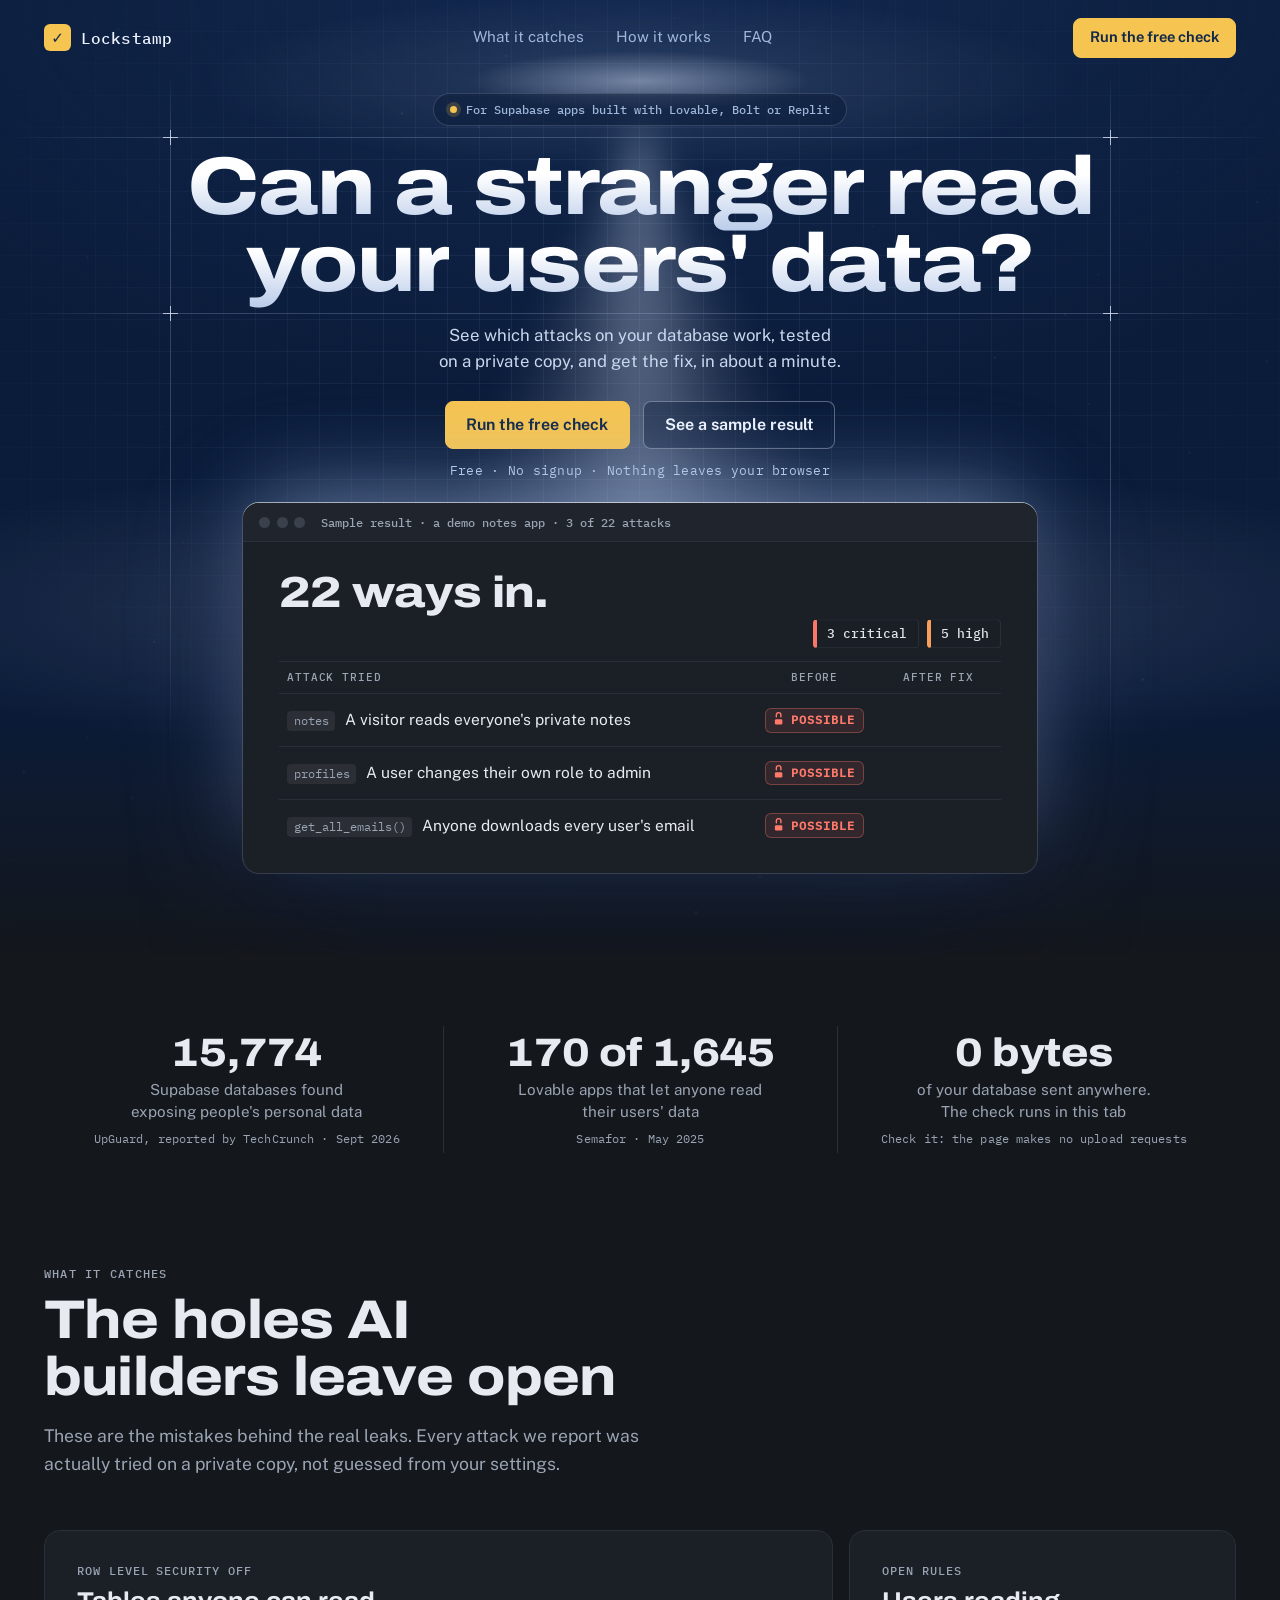
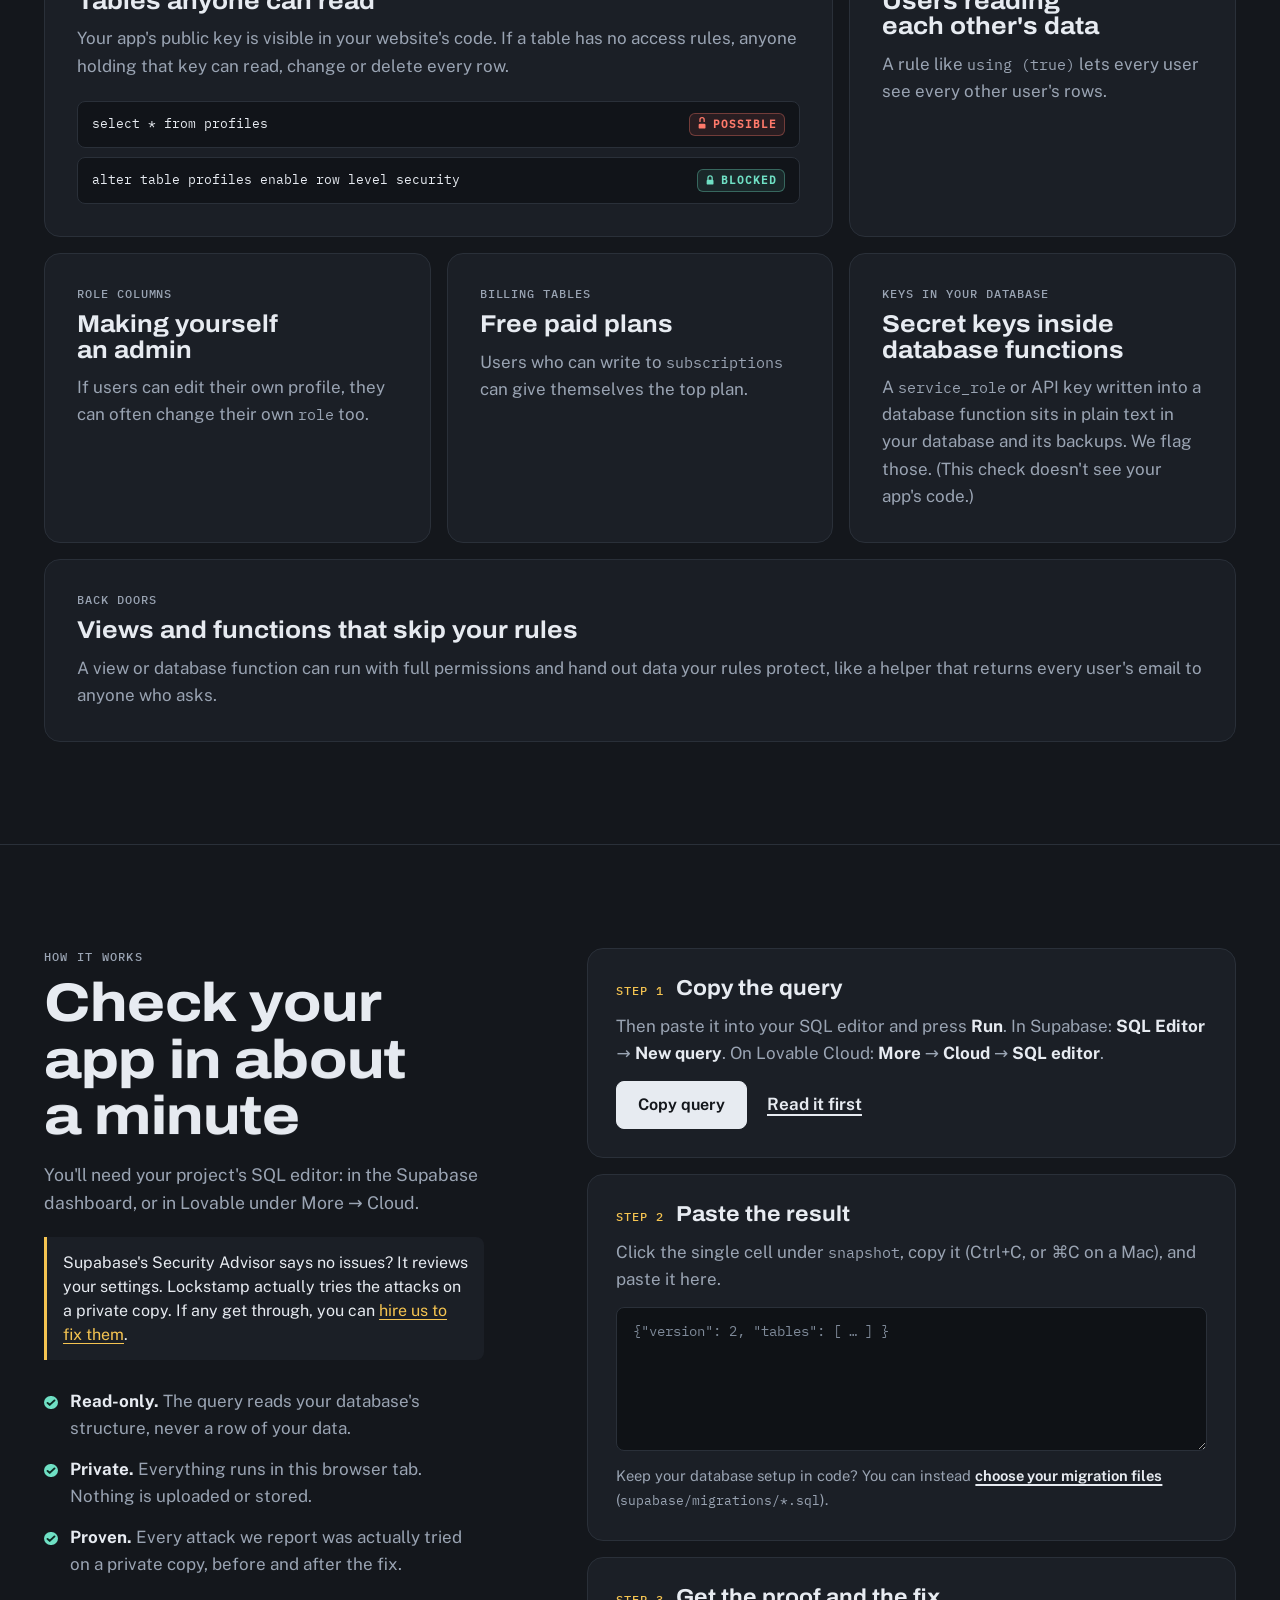
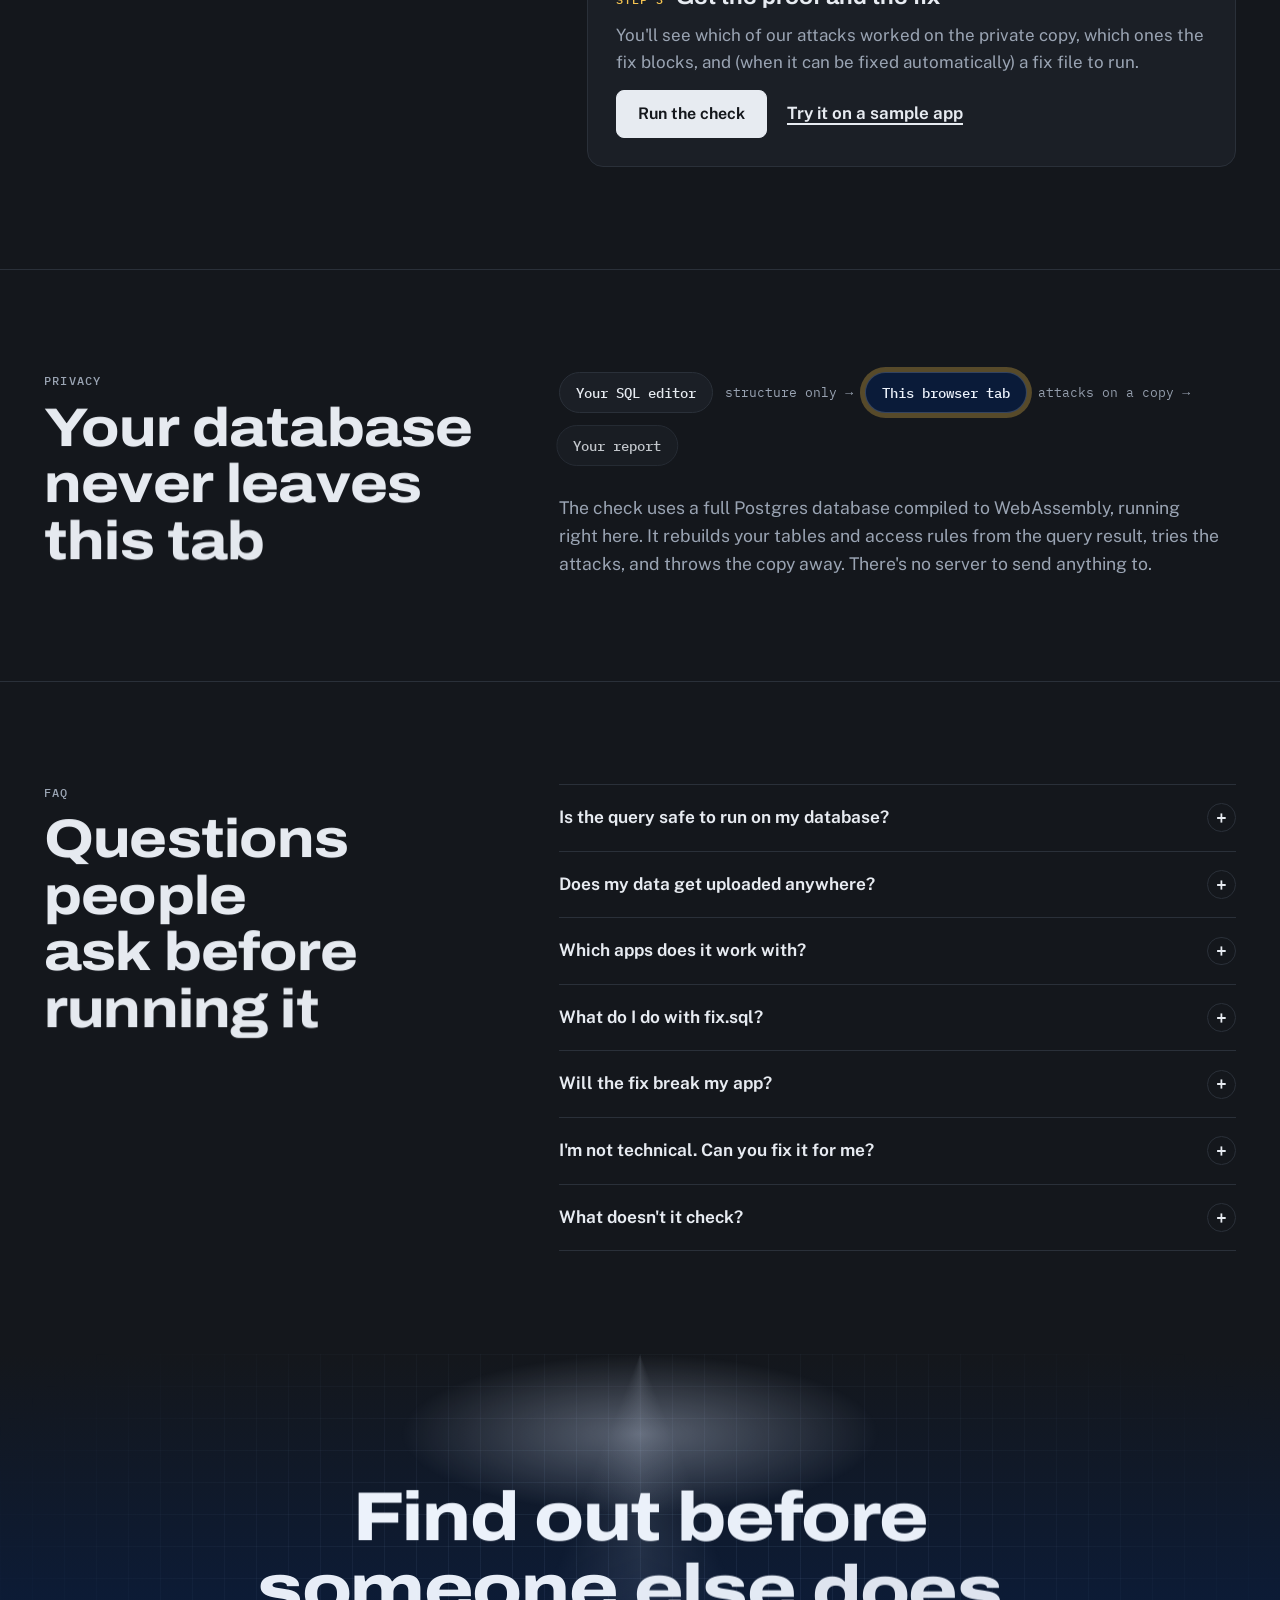
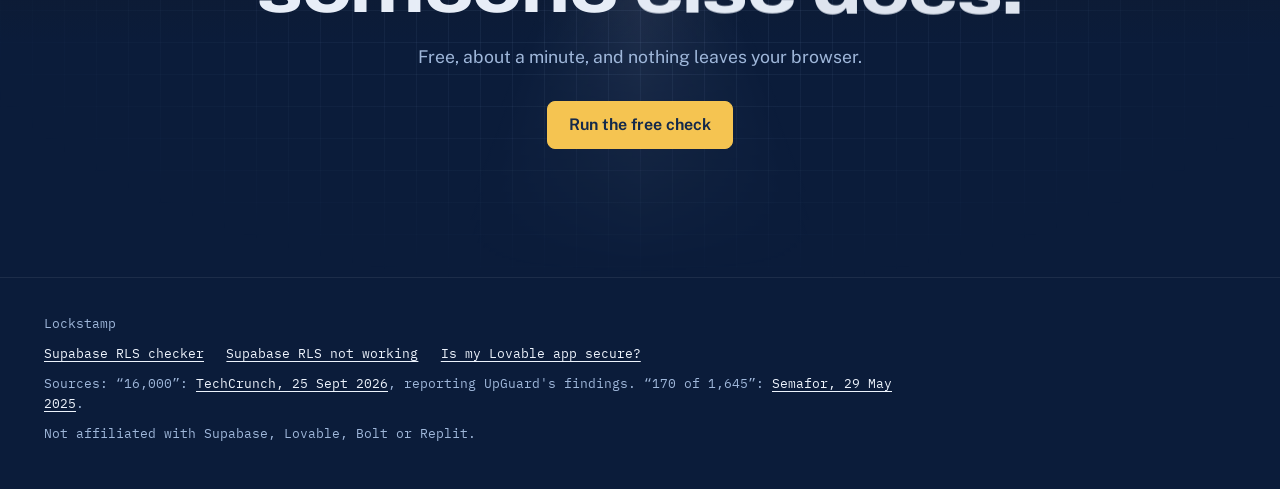
==== commit 1e7b9671: "Add RLS guide pages Co-Authored-By: Claude Opus 5.5 <noreply@anthropic.com>" ====
--- a/index.html
+++ b/index.html
@@ -63,8 +63,9 @@
         if (!window.__motionReady) document.documentElement.classList.add("motion-fallback");
       }, 1500);
     </script>
-    <script type="module" crossorigin src="./assets/index-DOeSu-Yr.js"></script>
-    <link rel="stylesheet" crossorigin href="./assets/index-DW02OI4h.css">
+    <script type="module" crossorigin src="./assets/main-DMD8ZHwZ.js"></script>
+    <link rel="modulepreload" crossorigin href="./assets/styles-100lnfQI.js">
+    <link rel="stylesheet" crossorigin href="./assets/styles-SJnjNaty.css">
   </head>
   <body>
     <a class="skip" href="#check">Skip to the check</a>
@@ -428,6 +429,11 @@
 
     <footer class="footer">
       <p>Lockstamp</p>
+      <nav aria-label="Guides">
+        <a href="./supabase-rls-checker/">Supabase RLS checker</a>
+        <a href="./supabase-rls-not-working/">Supabase RLS not working</a>
+        <a href="./is-my-lovable-app-secure/">Is my Lovable app secure?</a>
+      </nav>
       <p>
         Sources: “16,000”:
         <a href="https://techcrunch.com/2026/09/25/some-supabase-customers-are-publicly-exposing-reams-of-peoples-data-to-the-web/" rel="noopener">TechCrunch, 25 Sept 2026</a>,
--- a/assets/styles-SJnjNaty.css
+++ b/assets/styles-SJnjNaty.css
@@ -0,0 +1 @@
+@font-face{font-family:Archivo Variable;font-style:normal;font-display:swap;font-weight:100 900;font-stretch:62% 125%;src:url(./archivo-vietnamese-wdth-normal-rJmnGBSt.woff2)format("woff2-variations");unicode-range:U+102-103,U+110-111,U+128-129,U+168-169,U+1A0-1A1,U+1AF-1B0,U+300-301,U+303-304,U+308-309,U+323,U+329,U+1EA0-1EF9,U+20AB}@font-face{font-family:Archivo Variable;font-style:normal;font-display:swap;font-weight:100 900;font-stretch:62% 125%;src:url(./archivo-latin-ext-wdth-normal-7khWdh9v.woff2)format("woff2-variations");unicode-range:U+100-2BA,U+2BD-2C5,U+2C7-2CC,U+2CE-2D7,U+2DD-2FF,U+304,U+308,U+329,U+1D00-1DBF,U+1E00-1E9F,U+1EF2-1EFF,U+2020,U+20A0-20AB,U+20AD-20C0,U+2113,U+2C60-2C7F,U+A720-A7FF}@font-face{font-family:Archivo Variable;font-style:normal;font-display:swap;font-weight:100 900;font-stretch:62% 125%;src:url(./archivo-latin-wdth-normal-DY7AcnAa.woff2)format("woff2-variations");unicode-range:U+??,U+131,U+152-153,U+2BB-2BC,U+2C6,U+2DA,U+2DC,U+304,U+308,U+329,U+2000-206F,U+20AC,U+2122,U+2191,U+2193,U+2212,U+2215,U+FEFF,U+FFFD}@font-face{font-family:Public Sans Variable;font-style:normal;font-display:swap;font-weight:100 900;src:url(./public-sans-vietnamese-wght-normal-CtlIRbEm.woff2)format("woff2-variations");unicode-range:U+102-103,U+110-111,U+128-129,U+168-169,U+1A0-1A1,U+1AF-1B0,U+300-301,U+303-304,U+308-309,U+323,U+329,U+1EA0-1EF9,U+20AB}@font-face{font-family:Public Sans Variable;font-style:normal;font-display:swap;font-weight:100 900;src:url(./public-sans-latin-ext-wght-normal-MQgHevqp.woff2)format("woff2-variations");unicode-range:U+100-2BA,U+2BD-2C5,U+2C7-2CC,U+2CE-2D7,U+2DD-2FF,U+304,U+308,U+329,U+1D00-1DBF,U+1E00-1E9F,U+1EF2-1EFF,U+2020,U+20A0-20AB,U+20AD-20C0,U+2113,U+2C60-2C7F,U+A720-A7FF}@font-face{font-family:Public Sans Variable;font-style:normal;font-display:swap;font-weight:100 900;src:url(./public-sans-latin-wght-normal-DdeTHZLK.woff2)format("woff2-variations");unicode-range:U+??,U+131,U+152-153,U+2BB-2BC,U+2C6,U+2DA,U+2DC,U+304,U+308,U+329,U+2000-206F,U+20AC,U+2122,U+2191,U+2193,U+2212,U+2215,U+FEFF,U+FFFD}@font-face{font-family:IBM Plex Mono;font-style:normal;font-display:swap;font-weight:400;src:url(./ibm-plex-mono-cyrillic-ext-400-normal-xuaO2J-f.woff2)format("woff2"),url(./ibm-plex-mono-cyrillic-ext-400-normal-DMdlQ8Kv.woff)format("woff");unicode-range:U+460-52F,U+1C80-1C8A,U+20B4,U+2DE0-2DFF,U+A640-A69F,U+FE2E-FE2F}@font-face{font-family:IBM Plex Mono;font-style:normal;font-display:swap;font-weight:400;src:url(./ibm-plex-mono-cyrillic-400-normal-BSMlKf0J.woff2)format("woff2"),url(./ibm-plex-mono-cyrillic-400-normal-CEL4l2ZJ.woff)format("woff");unicode-range:U+301,U+400-45F,U+490-491,U+4B0-4B1,U+2116}@font-face{font-family:IBM Plex Mono;font-style:normal;font-display:swap;font-weight:400;src:url(./ibm-plex-mono-vietnamese-400-normal-BulugwFq.woff2)format("woff2"),url(./ibm-plex-mono-vietnamese-400-normal-DDuiU_S-.woff)format("woff");unicode-range:U+102-103,U+110-111,U+128-129,U+168-169,U+1A0-1A1,U+1AF-1B0,U+300-301,U+303-304,U+308-309,U+323,U+329,U+1EA0-1EF9,U+20AB}@font-face{font-family:IBM Plex Mono;font-style:normal;font-display:swap;font-weight:400;src:url(./ibm-plex-mono-latin-ext-400-normal-BmRBH3aV.woff2)format("woff2"),url(./ibm-plex-mono-latin-ext-400-normal-D3D2R8hC.woff)format("woff");unicode-range:U+100-2BA,U+2BD-2C5,U+2C7-2CC,U+2CE-2D7,U+2DD-2FF,U+304,U+308,U+329,U+1D00-1DBF,U+1E00-1E9F,U+1EF2-1EFF,U+2020,U+20A0-20AB,U+20AD-20C0,U+2113,U+2C60-2C7F,U+A720-A7FF}@font-face{font-family:IBM Plex Mono;font-style:normal;font-display:swap;font-weight:400;src:url(./ibm-plex-mono-latin-400-normal-DMJ8VG8y.woff2)format("woff2"),url(./ibm-plex-mono-latin-400-normal-CvHOgSBP.woff)format("woff");unicode-range:U+??,U+131,U+152-153,U+2BB-2BC,U+2C6,U+2DA,U+2DC,U+304,U+308,U+329,U+2000-206F,U+20AC,U+2122,U+2191,U+2193,U+2212,U+2215,U+FEFF,U+FFFD}@font-face{font-family:IBM Plex Mono;font-style:normal;font-display:swap;font-weight:500;src:url(./ibm-plex-mono-cyrillic-ext-500-normal-BqneJy0T.woff2)format("woff2"),url(./ibm-plex-mono-cyrillic-ext-500-normal-BIfNGwUT.woff)format("woff");unicode-range:U+460-52F,U+1C80-1C8A,U+20B4,U+2DE0-2DFF,U+A640-A69F,U+FE2E-FE2F}@font-face{font-family:IBM Plex Mono;font-style:normal;font-display:swap;font-weight:500;src:url(./ibm-plex-mono-cyrillic-500-normal-Bq9vWWag.woff2)format("woff2"),url(./ibm-plex-mono-cyrillic-500-normal-Ael50iVv.woff)format("woff");unicode-range:U+301,U+400-45F,U+490-491,U+4B0-4B1,U+2116}@font-face{font-family:IBM Plex Mono;font-style:normal;font-display:swap;font-weight:500;src:url(./ibm-plex-mono-vietnamese-500-normal-DZ4AoWbu.woff2)format("woff2"),url(./ibm-plex-mono-vietnamese-500-normal-C8zxqsMH.woff)format("woff");unicode-range:U+102-103,U+110-111,U+128-129,U+168-169,U+1A0-1A1,U+1AF-1B0,U+300-301,U+303-304,U+308-309,U+323,U+329,U+1EA0-1EF9,U+20AB}@font-face{font-family:IBM Plex Mono;font-style:normal;font-display:swap;font-weight:500;src:url(./ibm-plex-mono-latin-ext-500-normal-CAhNIIs5.woff2)format("woff2"),url(./ibm-plex-mono-latin-ext-500-normal-CZ70TYgx.woff)format("woff");unicode-range:U+100-2BA,U+2BD-2C5,U+2C7-2CC,U+2CE-2D7,U+2DD-2FF,U+304,U+308,U+329,U+1D00-1DBF,U+1E00-1E9F,U+1EF2-1EFF,U+2020,U+20A0-20AB,U+20AD-20C0,U+2113,U+2C60-2C7F,U+A720-A7FF}@font-face{font-family:IBM Plex Mono;font-style:normal;font-display:swap;font-weight:500;src:url(./ibm-plex-mono-latin-500-normal-DSY6xOcd.woff2)format("woff2"),url(./ibm-plex-mono-latin-500-normal-CB9ihrfo.woff)format("woff");unicode-range:U+??,U+131,U+152-153,U+2BB-2BC,U+2C6,U+2DA,U+2DC,U+304,U+308,U+329,U+2000-206F,U+20AC,U+2122,U+2191,U+2193,U+2212,U+2215,U+FEFF,U+FFFD}:root{--night:#0b1c3a;--ink:#e7ebf1;--ink-soft:#9aa4b3;--paper:#14171c;--sheet:#1b1f26;--sheet-raised:#232831;--rule:#2a3039;--on-accent:#13294b;--grid:#9ec0f013;--draft:#aac8f53d;--on-night:#edf3fc;--on-night-soft:#9fb7da;--lamp:222, 233, 255;--accent:#f5c451;--open-rgb:255, 122, 107;--shut-rgb:111, 224, 196;--amber-rgb:245, 196, 81;--possible:rgb(var(--open-rgb));--blocked:rgb(var(--shut-rgb));--decide:rgb(var(--amber-rgb));--font-display:"Archivo Variable", "Arial Narrow", system-ui, sans-serif;--font-body:"Public Sans Variable", system-ui, -apple-system, "Segoe UI", sans-serif;--font-mono:"IBM Plex Mono", ui-monospace, "Cascadia Mono", Consolas, monospace;--page:1240px;--gutter:clamp(1.1rem, 4vw, 2.75rem);--radius:8px;--radius-lg:16px;--ease-out:cubic-bezier(.16, 1, .3, 1);--window:min(clamp(760px, 62vw, 980px), 100%);--lightningcss-light: ;--lightningcss-dark:initial;color-scheme:dark}*,:before,:after{box-sizing:border-box}[hidden]{display:none!important}html{-webkit-text-size-adjust:100%}body{background:var(--paper);color:var(--ink);font:400 1.0625rem/1.6 var(--font-body);-webkit-font-smoothing:antialiased;margin:0;overflow-x:clip}h1,h2,h3{font-family:var(--font-display);text-wrap:balance;margin:0;line-height:1.04}p{margin:0}code,pre{font-family:var(--font-mono)}code{font-size:.86em}a{color:inherit}:focus-visible{outline:3px solid var(--accent);outline-offset:3px;border-radius:4px}#check:focus{outline:none}.visually-hidden{clip-path:inset(50%);white-space:nowrap;width:1px;height:1px;overflow:hidden;position:absolute!important}.nowrap{white-space:nowrap}.skip{left:var(--gutter);background:var(--sheet);border-radius:var(--radius);z-index:20;padding:.5rem .75rem;position:absolute;top:-4rem}.skip:focus{top:.75rem}.js .reveal,.js .side,.js .beam,.js .dust,.js .drafting{opacity:0}.motion-fallback .reveal,.motion-fallback .side,.motion-fallback .beam,.motion-fallback .dust,.motion-fallback .drafting{opacity:1!important}.motion-fallback .reveal{transform:none!important}.nav,.hero,.catches,.check,.progress,.results,.privacy,.faq,.closing,.footer{padding-inline:max(var(--gutter), calc((100% - var(--page)) / 2))}.dark{background:radial-gradient(120% 70% at 50% 0%, #12284f 0%, transparent 60%), var(--night);color:var(--on-night);isolation:isolate;position:relative;overflow:clip}.dark:before{content:"";z-index:-3;pointer-events:none;background-image:linear-gradient(var(--grid) 1px, transparent 1px), linear-gradient(90deg, var(--grid) 1px, transparent 1px);background-position:-1px -1px;background-size:32px 32px;position:absolute;inset:0;-webkit-mask-image:radial-gradient(75% 70% at 50% 35%,#000 25%,#0000 80%);mask-image:radial-gradient(75% 70% at 50% 35%,#000 25%,#0000 80%)}.dark:after{content:"";z-index:-1;pointer-events:none;background:linear-gradient(180deg, transparent, var(--paper));height:min(260px,30%);position:absolute;bottom:0;left:0;right:0}.beam{--apex:130px;z-index:-2;top:calc(var(--beam-top,4.5rem) - var(--apex));width:3600px;height:calc(100% - var(--beam-top,4.5rem) + var(--apex));transform-origin:50% var(--apex);rotate:var(--beam-angle,0deg);pointer-events:none;will-change:opacity;margin-left:-1800px;position:absolute;left:50%}.beam:before,.beam:after{content:"";position:absolute;inset:0}.beam:before{--s:var(--beam-spread,34deg);background:conic-gradient(from calc(180deg - var(--s)) at 50% var(--apex), transparent 0deg, rgba(var(--lamp), .06) calc(var(--s) * .25), rgba(var(--lamp), .17) calc(var(--s) * .55), rgba(var(--lamp), .28) calc(var(--s) * .8), rgba(var(--lamp), .34) var(--s), rgba(var(--lamp), .28) calc(var(--s) * 1.2), rgba(var(--lamp), .17) calc(var(--s) * 1.45), rgba(var(--lamp), .06) calc(var(--s) * 1.75), transparent calc(var(--s) * 2));filter:blur(16px);-webkit-mask-image:linear-gradient(180deg, transparent var(--apex), #000 calc(var(--apex) + 85px), #000 55%, transparent 90%);-webkit-mask-image:linear-gradient(180deg, transparent var(--apex), #000 calc(var(--apex) + 85px), #000 55%, transparent 90%);mask-image:linear-gradient(180deg, transparent var(--apex), #000 calc(var(--apex) + 85px), #000 55%, transparent 90%)}.beam:after{background:radial-gradient(closest-side, rgba(var(--lamp), .42), transparent) 50% calc(var(--apex) - 30px) / 340px 60px no-repeat, radial-gradient(closest-side, rgba(var(--lamp), .12), transparent) 50% calc(var(--apex) - 90px) / 900px 180px no-repeat}.dust{z-index:-1;pointer-events:none;width:100%;height:100%;position:absolute;inset:0}.drafting{z-index:-1;pointer-events:none;position:absolute;inset:0}.drafting:not(.measured){display:none}.drafting>span{display:block;position:absolute}.rule-h{background:linear-gradient(90deg, transparent, var(--draft) 14%, var(--draft) 86%, transparent);height:1px;left:0;right:0}.rule-h.top{top:var(--h1-top)}.rule-h.bottom{top:var(--h1-bottom)}.rule-v{transform-origin:50% 30%;background:linear-gradient(180deg, transparent 4.5rem, var(--draft) 9rem, var(--draft) 55%, transparent 80%);width:1px;top:0;bottom:0}.rule-v.left{left:var(--h1-left)}.rule-v.right{left:var(--h1-right)}.tick{width:15px;height:15px;margin:-7px 0 0 -7px}.tick:before,.tick:after{content:"";background:#e2ecffbf;position:absolute}.tick:before{width:1px;height:15px;top:0;left:7px}.tick:after{width:15px;height:1px;top:7px;left:0}.tick.tl,.tick.bl{left:var(--h1-left)}.tick.tr,.tick.br{left:var(--h1-right)}.tick.tl,.tick.tr{top:var(--h1-top)}.tick.bl,.tick.br{top:var(--h1-bottom)}.nav{justify-content:space-between;align-items:center;gap:1rem;padding-block:1.1rem;display:flex;position:relative}.brand{font:500 .98rem var(--font-mono);letter-spacing:.01em;align-items:center;gap:.6rem;text-decoration:none;display:inline-flex}.brand-mark{background:var(--accent);width:1.7rem;height:1.7rem;color:var(--on-accent);font:800 .95rem var(--font-body);border-radius:6px;place-items:center;display:inline-grid}.nav-links{gap:clamp(1rem,2.5vw,2.25rem);font-size:.95rem;display:flex}.nav-links a{color:var(--on-night-soft);text-decoration:none;transition:color .16s}.nav-links a:hover{color:var(--on-night)}.hero{text-align:center;flex-direction:column;align-items:center;padding-top:clamp(.75rem,2vh,2.5rem);display:flex;position:relative}.badge{font:500 .78rem/1.35 var(--font-mono);color:var(--on-night-soft);background:#0b1c3a8c;border:1px solid #edf3fc29;border-radius:999px;align-items:center;gap:.6rem;max-width:100%;padding:.45rem .95rem;display:inline-flex}.badge-short{display:none}@media (max-width:480px){.badge-long{display:none}.badge-short{display:inline}}.badge-dot{background:var(--accent);border-radius:50%;flex:none;width:.45rem;height:.45rem;box-shadow:0 0 0 4px #f5c4512e}.hero{--h1-size:clamp(2.5rem, min(6.4vw, 9.6vh), 8rem)}.hero h1{font-size:var(--h1-size);letter-spacing:-.02em;color:#f2f6fd;max-width:11.6em;margin-top:clamp(.9rem,2.4vh,1.6rem);font-weight:790;font-stretch:118%;line-height:.94}.hero h1.is-split .word{background:linear-gradient(#fff 30%,#b3c7e8 100%);color:#0000;will-change:transform, opacity, filter;-webkit-background-clip:text;background-clip:text;margin-bottom:-.14em;padding-bottom:.14em}.lede{color:#c9d8ee;text-wrap:balance;max-width:50ch;margin-top:clamp(.9rem,2.2vh,1.5rem);font-size:clamp(1.05rem,1.3vw,1.28rem);line-height:1.55}.hero-actions{flex-wrap:wrap;justify-content:center;gap:.8rem;margin-top:clamp(1.1rem,3vh,2rem);display:flex}.fud{font:400 .82rem var(--font-mono);color:#b9cbe6;letter-spacing:.02em;text-wrap:balance;margin-top:clamp(.6rem,1.5vh,1rem)}.stage{justify-content:center;width:100%;margin-top:clamp(1rem,2.6vh,2.5rem);padding-bottom:clamp(3rem,9vh,6.5rem);display:flex;position:relative}.stage:before{content:"";z-index:-1;pointer-events:none;background:radial-gradient(closest-side, rgba(var(--lamp), .16), transparent);width:min(1700px,160%);height:70%;position:absolute;top:-12%;left:50%;translate:-50%}.window{z-index:2;width:var(--window);border-radius:var(--radius-lg);background:var(--sheet);color:var(--ink);text-align:left;transform-origin:50% 0;margin:0;position:relative;box-shadow:0 0 0 1px #ffffff24,0 -1px #ffffff80,0 -30px 80px -20px #b4cdff61,0 0 130px #96b9ff29,0 50px 120px -30px #020a1ad9,0 20px 40px -20px #020a1a99}.window-bar{border-bottom:1px solid var(--rule);border-radius:var(--radius-lg) var(--radius-lg) 0 0;background:#20252d;align-items:center;gap:1rem;padding:.7rem 1rem;display:flex}.window-dots{gap:.4rem;display:inline-flex}.window-dots i{background:#3a414d;border-radius:50%;width:.7rem;height:.7rem}.window-title{font:500 .78rem var(--font-mono);color:var(--ink-soft)}.window-body{border-radius:0 0 var(--radius-lg) var(--radius-lg);padding:clamp(1rem,3.2vh,2rem) clamp(1.25rem,3vw,2.25rem) clamp(.75rem,2.4vh,1.5rem);position:relative;overflow:hidden}.window-head{flex-wrap:wrap;justify-content:space-between;align-items:flex-end;gap:1rem 2rem;padding-bottom:clamp(.5rem,1.4vh,1rem);display:flex}.mock-verdict{font:790 clamp(1.9rem, min(3.4vw, 5vh), 3rem)/1 var(--font-display);letter-spacing:-.015em;font-stretch:116%}.mock-verdict.scanning{color:var(--ink-soft);font-weight:600;font-stretch:108%}.mock-detail{color:var(--ink-soft);margin-top:.4rem;font-size:1.05rem}.mock-counts{gap:.5rem;margin:0;padding:0;list-style:none;display:flex}.mock-counts li,.count{font:500 .82rem var(--font-mono);border:1px solid var(--rule);border-left:4px solid var(--sev);background:var(--sheet);border-radius:4px;padding:.3rem .65rem}.scanline{pointer-events:none;opacity:0;background:linear-gradient(180deg, transparent, rgba(var(--open-rgb), .08) 70%, rgba(var(--open-rgb), .3) 100%);border-bottom:1.5px solid rgba(var(--open-rgb), .85);height:3.5rem;box-shadow:0 6px 18px -6px rgba(var(--open-rgb), .6);position:absolute;top:0;left:0;right:0}.scanline.fixing{background:linear-gradient(180deg, transparent, rgba(var(--shut-rgb), .07) 70%, rgba(var(--shut-rgb), .26) 100%);border-bottom-color:rgba(var(--shut-rgb), .85);box-shadow:0 6px 18px -6px rgba(var(--shut-rgb), .6)}.slip{border-collapse:collapse;width:100%;font-size:.97rem}.slip th{font:500 .7rem var(--font-mono);text-transform:uppercase;letter-spacing:.08em;color:var(--ink-soft);text-align:left;border-top:1px solid var(--rule);padding:.55rem .5rem}.slip td{border-top:1px solid var(--rule);vertical-align:middle;padding:clamp(.6rem,1.5vh,.85rem) .5rem;line-height:1.35}.slip td:first-child code{color:var(--ink-soft);background:#ffffff12;border-radius:4px;margin-right:.6rem;padding:.12rem .42rem;font-size:.76rem;display:inline-block}.slip th:not(:first-child),.slip td:not(:first-child){text-align:center;white-space:nowrap;width:7.75rem}.side{z-index:1;width:clamp(200px, calc((100vw - var(--window)) / 2 - 3rem), 21.25rem);color:#d6e3f7;text-align:left;background:linear-gradient(#282e38f5,#181c23eb);border:1px solid #ffffff1a;border-radius:14px;max-height:19rem;margin:0;position:absolute;top:clamp(1.75rem,5vh,3.25rem);overflow:hidden;box-shadow:inset 0 1px #fff6,inset 0 34px 40px -34px #bed4ff59;-webkit-mask-image:linear-gradient(#000 62%,#0000 100%);mask-image:linear-gradient(#000 62%,#0000 100%)}.side-left{right:calc(50% + var(--window) / 2 - 1.25rem);transform-origin:100% 100%;transform:rotate(-6deg)}.side-right{left:calc(50% + var(--window) / 2 - 1.25rem);transform-origin:0 100%;transform:rotate(6deg)}.side-head{font:500 .74rem var(--font-mono);color:var(--on-night-soft);border-bottom:1px solid #d6e4ff1a;align-items:center;gap:.55rem;padding:.7rem 1rem;display:flex}.side-dot{background:var(--accent);border-radius:50%;width:.45rem;height:.45rem}.side pre{white-space:pre;color:#cfdcf2;margin:0;padding:.9rem 1rem 0;font-size:clamp(.64rem,.55vw + .15rem,.74rem);line-height:1.65;overflow:hidden}.side .k{color:#9cc1ff}.side .s{color:var(--accent)}.side-findings{gap:.6rem;margin:0;padding:.75rem 1rem 0;font-size:.8rem;line-height:1.4;list-style:none;display:grid}.side-findings li{border-bottom:1px solid #d6e4ff14;gap:.3rem;padding-bottom:.6rem;display:grid}.side-findings code{color:#fff}.sev-tag{background:var(--sev-bright);color:var(--night);font:600 .62rem var(--font-mono);letter-spacing:.08em;text-transform:uppercase;border-radius:3px;justify-self:start;padding:.12rem .42rem}.sev-tag.sev-critical{--sev-bright:#ff8f78}.sev-tag.sev-high{--sev-bright:#ffb56b}.chip{--tone:var(--open-rgb);border:1px solid rgba(var(--tone), .34);background:rgba(var(--tone), .1);color:rgb(var(--tone));font:600 .72rem/1 var(--font-mono);letter-spacing:.09em;text-transform:uppercase;white-space:nowrap;border-radius:6px;align-items:center;gap:.45em;padding:.42em .7em .42em .55em;display:inline-flex}.chip .lock{flex:none;width:1.15em;height:1.15em;overflow:visible}.chip .lock .shackle{fill:none;stroke:currentColor;stroke-width:1.7px;stroke-linecap:round;transition:transform .22s ease-in}.chip .lock rect{fill:currentColor}.chip:not(.blocked) .shackle{transform:translateY(-3px)}.chip.blocked{--tone:var(--shut-rgb)}.chip.decide{--tone:var(--amber-rgb)}.chip.open{background:rgba(var(--tone), .18);border-color:rgba(var(--tone), .6)}.chip.untested{--tone:155, 165, 180;background:0 0;border-style:dashed}.chip.small{font-size:.66rem}.chip.flash{animation:.7s ease-out chip-flash}@keyframes chip-flash{0%{box-shadow:0 0 0 0 rgba(var(--tone), .7)}to{box-shadow:0 0 0 9px rgba(var(--tone), 0)}}.chip.press{animation:.38s cubic-bezier(.2,.9,.3,1.2) both chip-in;animation-delay:calc(var(--base,0s) + var(--i,0) * var(--step,.11s))}.chip.blocked.press .shackle{animation:.24s ease-in both shackle-shut;animation-delay:calc(var(--base,0s) + var(--i,0) * var(--step,.11s) + .26s)}@keyframes chip-in{0%{opacity:0;transform:translateY(5px)scale(.92)}to{opacity:1;transform:none}}@keyframes shackle-shut{0%{transform:translateY(-3px)}to{transform:none}}.proof{padding:clamp(3rem, 6vw, 4.5rem) var(--gutter) 0;max-width:calc(1180px + 2 * var(--gutter));grid-template-columns:repeat(3,minmax(0,1fr));margin:0 auto;list-style:none;display:grid}.proof li{text-align:center;align-content:start;justify-items:center;gap:.45rem;padding:.4rem 1.4rem;display:grid}.proof li+li{border-left:1px solid var(--rule)}.proof strong{font:790 clamp(1.9rem, 3.1vw, 2.9rem)/1 var(--font-display);letter-spacing:-.01em;font-variant-numeric:tabular-nums;white-space:nowrap;color:var(--ink);font-stretch:112%}.proof span{color:var(--ink-soft);max-width:28ch;font-size:.95rem;line-height:1.45}.proof small{font:400 .72rem/1.4 var(--font-mono);color:var(--ink-soft);letter-spacing:.01em}.button{border-radius:var(--radius);min-height:3rem;color:var(--ink);font:650 1rem/1 var(--font-body);cursor:pointer;transition:transform .2s var(--ease-out), background-color .16s ease, box-shadow .2s ease, color .16s ease;background:0 0;border:1.5px solid #e7ebf152;justify-content:center;align-items:center;gap:.5rem;padding:.7rem 1.3rem;text-decoration:none;display:inline-flex}.button:hover{background:#ffffff0f;transform:translateY(-2px)}.button:active{transform:translateY(0)}.button.primary{border-color:var(--ink);background:var(--ink);color:var(--paper)}.button.primary:hover{background:#fff;border-color:#fff;box-shadow:0 10px 28px -12px #ffffff59}.button.accent{background:var(--accent);border-color:var(--accent);color:var(--on-accent)}.button.accent:hover{background:#ffd36a;border-color:#ffd36a;box-shadow:0 12px 32px -10px #f5c4518c}.button.outline-light{color:var(--on-night);background:#0b1c3a66;border-color:#edf3fc59}.button.outline-light:hover{background:#edf3fc1a}.button.small{min-height:2.5rem;padding:.5rem 1rem;font-size:.92rem}.button:disabled{opacity:.55;cursor:progress;transform:none}.text-button{color:var(--ink);font:inherit;text-underline-offset:.22em;cursor:pointer;background:0 0;border:0;padding:0;font-weight:650;text-decoration:underline;text-decoration-thickness:1.5px}.hint:has(#sql-files:focus-visible) label[for=sql-files]{outline:3px solid var(--accent);outline-offset:3px;border-radius:4px}.catches{padding-top:clamp(4.5rem,9vw,7rem);padding-bottom:clamp(4rem,8vw,6.5rem)}.kicker{font:500 .78rem var(--font-mono);letter-spacing:.1em;text-transform:uppercase;color:var(--ink-soft)}.catches h2,.check h2,.privacy h2,.faq h2{letter-spacing:-.015em;max-width:20ch;margin-top:.7rem;font-size:clamp(2rem,4.4vw,3.4rem);font-weight:760;font-stretch:114%}.section-lede{color:var(--ink-soft);max-width:60ch;margin-top:1rem;font-size:1.1rem}.bento{grid-template-columns:repeat(3,minmax(0,1fr));gap:1rem;margin-top:clamp(2rem,5vw,3.25rem);display:grid}.card{background:var(--sheet);border:1px solid var(--rule);border-radius:var(--radius-lg);transition:transform .26s var(--ease-out), box-shadow .26s var(--ease-out), border-color .2s ease;align-content:start;gap:.7rem;padding:clamp(1.4rem,2.6vw,2rem);display:grid;position:relative}.card:hover{border-color:#3b4350;transform:translateY(-4px);box-shadow:0 24px 48px -28px #0009}.card.wide{grid-column:span 2}.card:last-child{grid-column:1/-1}.card h3{font-size:clamp(1.3rem,1.9vw,1.6rem);font-weight:700;font-stretch:108%}.card p{color:var(--ink-soft)}.card-kicker{font:500 .74rem var(--font-mono);letter-spacing:.08em;text-transform:uppercase;color:var(--possible)}.mini{gap:.55rem;margin-top:.6rem;display:grid}.mini-row{border:1px solid var(--rule);border-radius:var(--radius);color:var(--ink);background:#111419;justify-content:space-between;align-items:center;gap:1rem;padding:.7rem .9rem;display:flex}.mini-row code{overflow-wrap:anywhere;font-size:.8rem}.check{border-top:1px solid var(--rule);grid-template-columns:minmax(0,.85fr) minmax(0,1.15fr);align-items:start;gap:clamp(2rem,5vw,4.5rem);padding-block:clamp(4rem,8vw,6.5rem);display:grid}.check-intro{position:sticky;top:2rem}.advisor-note{border-left:3px solid var(--accent);border-radius:0 var(--radius) var(--radius) 0;background:var(--sheet);max-width:44ch;color:var(--ink);margin-top:1.25rem;padding:.85rem 1rem;font-size:1rem;line-height:1.5}.advisor-note a{color:var(--accent);text-underline-offset:.2em}.assurances{gap:.85rem;max-width:44ch;margin:1.75rem 0 0;padding:0;list-style:none;display:grid}.assurances li{color:var(--ink-soft);padding-left:1.6rem;position:relative}.assurances li:before{content:"";background:var(--blocked) url("data:image/svg+xml,%3Csvg xmlns='http://www.w3.org/2000/svg' viewBox='0 0 16 16'%3E%3Cpath d='M4 8.5l2.5 2.5L12 5.5' stroke='%230e2a23' stroke-width='2.2' fill='none' stroke-linecap='round' stroke-linejoin='round'/%3E%3C/svg%3E") center / 100% no-repeat;border-radius:50%;width:.85rem;height:.85rem;position:absolute;top:.45em;left:0}.assurances strong{color:var(--ink)}.steps{gap:1rem;margin:0;padding:0;list-style:none;display:grid}.step{background:var(--sheet);border:1px solid var(--rule);border-radius:var(--radius-lg);gap:.85rem;padding:clamp(1.25rem,2.6vw,1.75rem);display:grid}.step h3{flex-wrap:wrap;align-items:baseline;gap:.75rem;font-size:1.35rem;font-weight:700;font-stretch:106%;display:flex}.step p{color:var(--ink-soft)}.step p strong{color:var(--ink)}.step-label{font:500 .74rem var(--font-mono);letter-spacing:.08em;text-transform:uppercase;color:var(--accent)}.row{flex-wrap:wrap;align-items:center;gap:.75rem 1.25rem;display:flex}.hint{color:var(--ink-soft);font-size:.92rem}.copied{font:500 .85rem var(--font-mono);color:var(--blocked)}.query{border:1px solid var(--rule);border-radius:var(--radius);color:#d3dbe7;background:#0f1216;max-height:18rem;margin:0;padding:1rem 1.1rem;font-size:.78rem;line-height:1.55;overflow:auto}textarea{resize:vertical;border:1.5px solid var(--rule);border-radius:var(--radius);width:100%;min-height:9rem;color:var(--ink);font:400 .85rem/1.5 var(--font-mono);background:#0f1216;padding:.85rem 1rem;transition:border-color .16s,box-shadow .16s}textarea::placeholder{color:#7f8a99}textarea:focus-visible{border-color:var(--accent);outline:none;box-shadow:0 0 0 4px #f5c45133}textarea[aria-invalid=true]{border-color:var(--possible)}.file-list{font:500 .88rem var(--font-mono)}.error{border-left:4px solid var(--possible);background:rgba(var(--open-rgb), .09);color:#ffc2b8;border-radius:0 var(--radius) var(--radius) 0;padding:.75rem 1rem}.progress{border-top:1px solid var(--rule);padding-block:clamp(3rem,6vw,4.5rem)}.progress h2{font-size:clamp(1.8rem,3.4vw,2.5rem);font-weight:760;font-stretch:112%}.progress-steps{gap:.9rem;max-width:640px;margin:1.75rem 0 0;padding:0;list-style:none;display:grid}.progress-steps li{color:var(--ink-soft);align-items:center;gap:.85rem;display:flex}.progress-steps li:before{content:"";border:2px solid var(--rule);border-radius:50%;flex:none;width:1.1rem;height:1.1rem}.progress-steps li.active{color:var(--ink);font-weight:600}.progress-steps li.active:before{border-color:var(--ink) var(--rule) var(--rule) var(--rule);animation:.8s linear infinite spin}.progress-steps li.done{color:var(--ink)}.progress-steps li.done:before{border-color:var(--blocked);background:var(--blocked) url("data:image/svg+xml,%3Csvg xmlns='http://www.w3.org/2000/svg' viewBox='0 0 16 16'%3E%3Cpath d='M4 8.5l2.5 2.5L12 5.5' stroke='%230e2a23' stroke-width='2' fill='none' stroke-linecap='round' stroke-linejoin='round'/%3E%3C/svg%3E") center / 100% no-repeat}@keyframes spin{to{transform:rotate(360deg)}}.results{border-top:1px solid var(--rule);padding-block:clamp(3rem,6vw,5rem)}.report{background:var(--sheet);border:1px solid var(--rule);border-radius:var(--radius-lg);padding:clamp(1.4rem,4vw,3rem)}.results h2{letter-spacing:-.015em;margin-top:.6rem;font-size:clamp(2.4rem,5.4vw,4.2rem);font-weight:790;font-stretch:116%}.results h2:focus{outline:none}.verdict-detail{max-width:60ch;margin-top:.8rem;font-size:1.15rem}.counts{flex-wrap:wrap;gap:.5rem;margin:1.5rem 0 0;padding:0;list-style:none;display:flex}.sev-critical{--sev:var(--possible)}.sev-high{--sev:#ffa35c}.sev-medium{--sev:var(--decide)}.sev-low{--sev:var(--ink-soft)}.sev-info{--sev:#7f8a99}.downloads{border-top:1px solid var(--rule);flex-wrap:wrap;align-items:center;gap:.75rem 1.25rem;margin-top:1.75rem;padding-top:1.5rem;display:flex}.coverage{border-radius:var(--radius);background:#9ba5b40d;border:1px dashed #9ba5b466;border-left:4px solid #9ba5b4;gap:.5rem;margin-top:1.75rem;padding:1.1rem 1.25rem;display:grid}.coverage h3{font-size:1.15rem;font-weight:700}.coverage ul{gap:.5rem;margin:.3rem 0 0;padding-left:1.1rem;display:grid}.coverage strong{font-weight:650}.coverage code{word-break:break-word;font-size:.78rem}.coverage li span{color:var(--ink-soft);font-size:.86rem;display:block}.block{gap:.75rem;margin-top:2.75rem;display:grid}.block h3,.offer h3{font-size:1.45rem;font-weight:700;font-stretch:106%}.ledger{border-collapse:collapse;border:1px solid var(--rule);border-radius:var(--radius);width:100%;font-size:.97rem}.ledger th{font:500 .72rem var(--font-mono);text-transform:uppercase;letter-spacing:.08em;color:var(--ink-soft);text-align:left;border-bottom:1px solid var(--rule);background:var(--sheet-raised);padding:.75rem 1rem}.ledger td{border-top:1px solid var(--rule);vertical-align:middle;padding:.9rem 1rem}.ledger td.where code{color:var(--ink-soft);word-break:break-word;font-size:.8rem}.ledger th:nth-child(n+3),.ledger td:nth-child(n+3){text-align:center;white-space:nowrap}.ledger-more{margin-top:.85rem}.finding{border-top:1px solid var(--rule);padding:.95rem 0}.finding:last-child{border-bottom:1px solid var(--rule)}.finding summary{cursor:pointer;align-items:baseline;gap:.9rem;font-weight:650;list-style:none;display:flex}.finding summary::-webkit-details-marker{display:none}.finding .sev{min-width:5.5rem;font:500 .74rem var(--font-mono);text-transform:uppercase;letter-spacing:.08em;color:var(--sev);flex:none}.finding p{max-width:70ch;color:var(--ink-soft);margin-top:.6rem;margin-left:6.4rem}.finding p strong{color:var(--ink)}.finding .where{word-break:break-word;font-size:.86rem}.results-foot{margin-top:2rem}.offer{border-radius:var(--radius-lg);background:var(--night);color:var(--on-night);isolation:isolate;border:1px solid #d6e4ff1f;justify-items:start;gap:.9rem;margin-top:1.5rem;padding:clamp(1.6rem,4vw,2.5rem);display:grid;position:relative;overflow:hidden}.offer:before{content:"";z-index:-1;background-image:linear-gradient(var(--grid) 1px, transparent 1px), linear-gradient(90deg, var(--grid) 1px, transparent 1px);background-size:32px 32px;position:absolute;inset:0}.offer p{color:#c9d8ee;max-width:58ch}.offer .offer-note{color:var(--on-night-soft);font-size:.88rem}.split{border-top:1px solid var(--rule);grid-template-columns:minmax(0,.8fr) minmax(0,1.2fr);align-items:start;gap:clamp(2rem,5vw,5rem);padding-block:clamp(4rem,8vw,6.5rem);display:grid}.flow{flex-wrap:wrap;align-items:center;gap:.75rem;display:flex}.flow-node{border:1px solid var(--rule);background:var(--sheet);font:500 .88rem var(--font-mono);border-radius:999px;padding:.65rem 1rem}.flow-node.strong{background:var(--night);color:var(--on-night);border-color:#d6e4ff33;box-shadow:0 0 0 5px #f5c4514d}.flow-arrow{font:400 .82rem var(--font-mono);color:var(--ink-soft)}.flow-arrow:after{content:" →"}.privacy .section-lede{margin-top:1.75rem}.faq-list{border-top:1px solid var(--rule)}.faq details{border-bottom:1px solid var(--rule)}.faq summary{cursor:pointer;justify-content:space-between;align-items:center;gap:1rem;padding:1.15rem 0;font-size:1.08rem;font-weight:650;list-style:none;display:flex}.faq summary::-webkit-details-marker{display:none}.faq summary:after{content:"+";border:1px solid var(--rule);width:1.8rem;height:1.8rem;font:500 1.1rem/1 var(--font-mono);transition:transform .26s var(--ease-out), background-color .16s ease;border-radius:50%;flex:none;place-items:center;display:grid}.faq details[open] summary:after{background:var(--accent);border-color:var(--accent);color:var(--on-accent);transform:rotate(45deg)}.faq details p{color:var(--ink-soft);max-width:68ch;padding:0 0 1.25rem}.closing{background:linear-gradient(180deg, var(--paper) 0%, var(--night) 55%);color:var(--on-night);text-align:center;isolation:isolate;justify-items:center;gap:1.1rem;padding-block:clamp(4.5rem,10vw,8rem);display:grid;position:relative;overflow:hidden}.closing:before{content:"";z-index:-2;background-image:linear-gradient(var(--grid) 1px, transparent 1px), linear-gradient(90deg, var(--grid) 1px, transparent 1px);background-size:32px 32px;position:absolute;inset:0;-webkit-mask-image:radial-gradient(70% 80% at 50% 40%,#000 20%,#0000 80%);mask-image:radial-gradient(70% 80% at 50% 40%,#000 20%,#0000 80%)}.closing:after{content:"";z-index:-1;pointer-events:none;background:radial-gradient(closest-side, rgba(var(--lamp), .35), transparent) 50% 0 / 480px 160px no-repeat, conic-gradient(from 158deg at 50% 0%, transparent 0deg, rgba(var(--lamp), .11) 22deg, transparent 44deg);width:1800px;height:100%;margin-left:-900px;position:absolute;top:0;left:50%;-webkit-mask-image:linear-gradient(#000 35%,#0000 100%);mask-image:linear-gradient(#000 35%,#0000 100%)}.closing h2{letter-spacing:-.02em;max-width:18ch;font-size:clamp(2.2rem,5.4vw,4.4rem);font-weight:790;font-stretch:116%}.closing p{color:var(--on-night-soft);font-size:1.1rem}.closing .button{margin-top:.75rem}.footer{background:var(--night);color:var(--on-night-soft);font:400 .8rem/1.6 var(--font-mono);border-top:1px solid #edf3fc14;gap:.6rem;padding-block:2.25rem 2.75rem;display:grid}.footer p{max-width:110ch}.footer a{color:var(--on-night);text-underline-offset:.2em}.footer nav{flex-wrap:wrap;gap:.4rem 1.4rem;display:flex}@media (min-width:1600px){:root{--page:1360px}}@media (min-width:2200px){html{font-size:112.5%}:root{--page:min(1760px, 68vw);--window:min(1180px, 46vw)}}@media (min-width:3000px){html{font-size:150%}:root{--page:min(2300px, 66vw);--window:min(1600px, 46vw)}}@media (min-width:900px) and (max-height:799px){.side{max-height:17rem;top:.25rem}}@media (min-width:900px) and (max-height:860px){.nav{padding-block:.75rem}.lede{max-width:min(52rem, calc(var(--h1-size) * 11.2));font-size:1rem}.hero-actions .button{min-height:2.75rem}.mock-verdict{font-size:min(3vw,4.6vh)}.window-head>div{flex-wrap:wrap;align-items:baseline;gap:.25rem 1rem;display:flex}.mock-detail{margin-top:0}}@media (max-width:1299px){.side{display:none}}@media (max-width:960px){.check,.split{grid-template-columns:1fr}.check-intro,.split>:first-child{position:static}.bento{grid-template-columns:repeat(2,minmax(0,1fr))}.card.wide,.card:last-child{grid-column:1/-1}}@media (max-width:720px){.nav-links{display:none}.proof{grid-template-columns:1fr}.proof li+li{border-left:0;border-top:1px solid var(--rule)}.proof li{padding-block:1.1rem}.bento{grid-template-columns:1fr}.slip td:first-child{font-size:.9rem}.slip td:first-child code{margin:0 0 .3rem;display:table}.slip th:not(:first-child),.slip td:not(:first-child){width:auto;padding-inline:.25rem}.chip{letter-spacing:.06em;font-size:.64rem}}@media (max-width:640px){.hero h1{letter-spacing:-.01em;font-size:clamp(2.3rem,11vw,3.4rem);font-stretch:104%}.hero-actions{flex-direction:column;align-self:stretch}.hero-actions .button{width:100%}.window-app,.ledger thead{display:none}.ledger,.ledger tbody,.ledger tr,.ledger td{display:block}.ledger tr{border-top:1px solid var(--rule);padding:.9rem 1rem}.ledger tr:first-child{border-top:0}.ledger td{border:0;padding:.2rem 0}.ledger td:nth-child(n+3){margin:.5rem .9rem 0 0;display:inline-block}.ledger td:nth-child(n+3):before{content:attr(data-label);font:500 .68rem var(--font-mono);text-transform:uppercase;letter-spacing:.08em;color:var(--ink-soft);text-align:left;margin-bottom:.35rem;display:block}.finding summary{flex-direction:column;gap:.3rem}.finding .sev{min-width:0}.finding p{margin-left:0}.nav .button.small{display:none}.flow{flex-direction:column;align-items:flex-start;gap:.4rem}.flow-arrow{padding-left:1rem}.flow-arrow:after{content:" ↓"}}@media (prefers-reduced-motion:reduce){*,:before,:after{scroll-behavior:auto!important;transition:none!important;animation:none!important}}.sr-only{clip:rect(0 0 0 0);white-space:nowrap;border:0;width:1px;height:1px;margin:-1px;padding:0;position:absolute;overflow:hidden}
